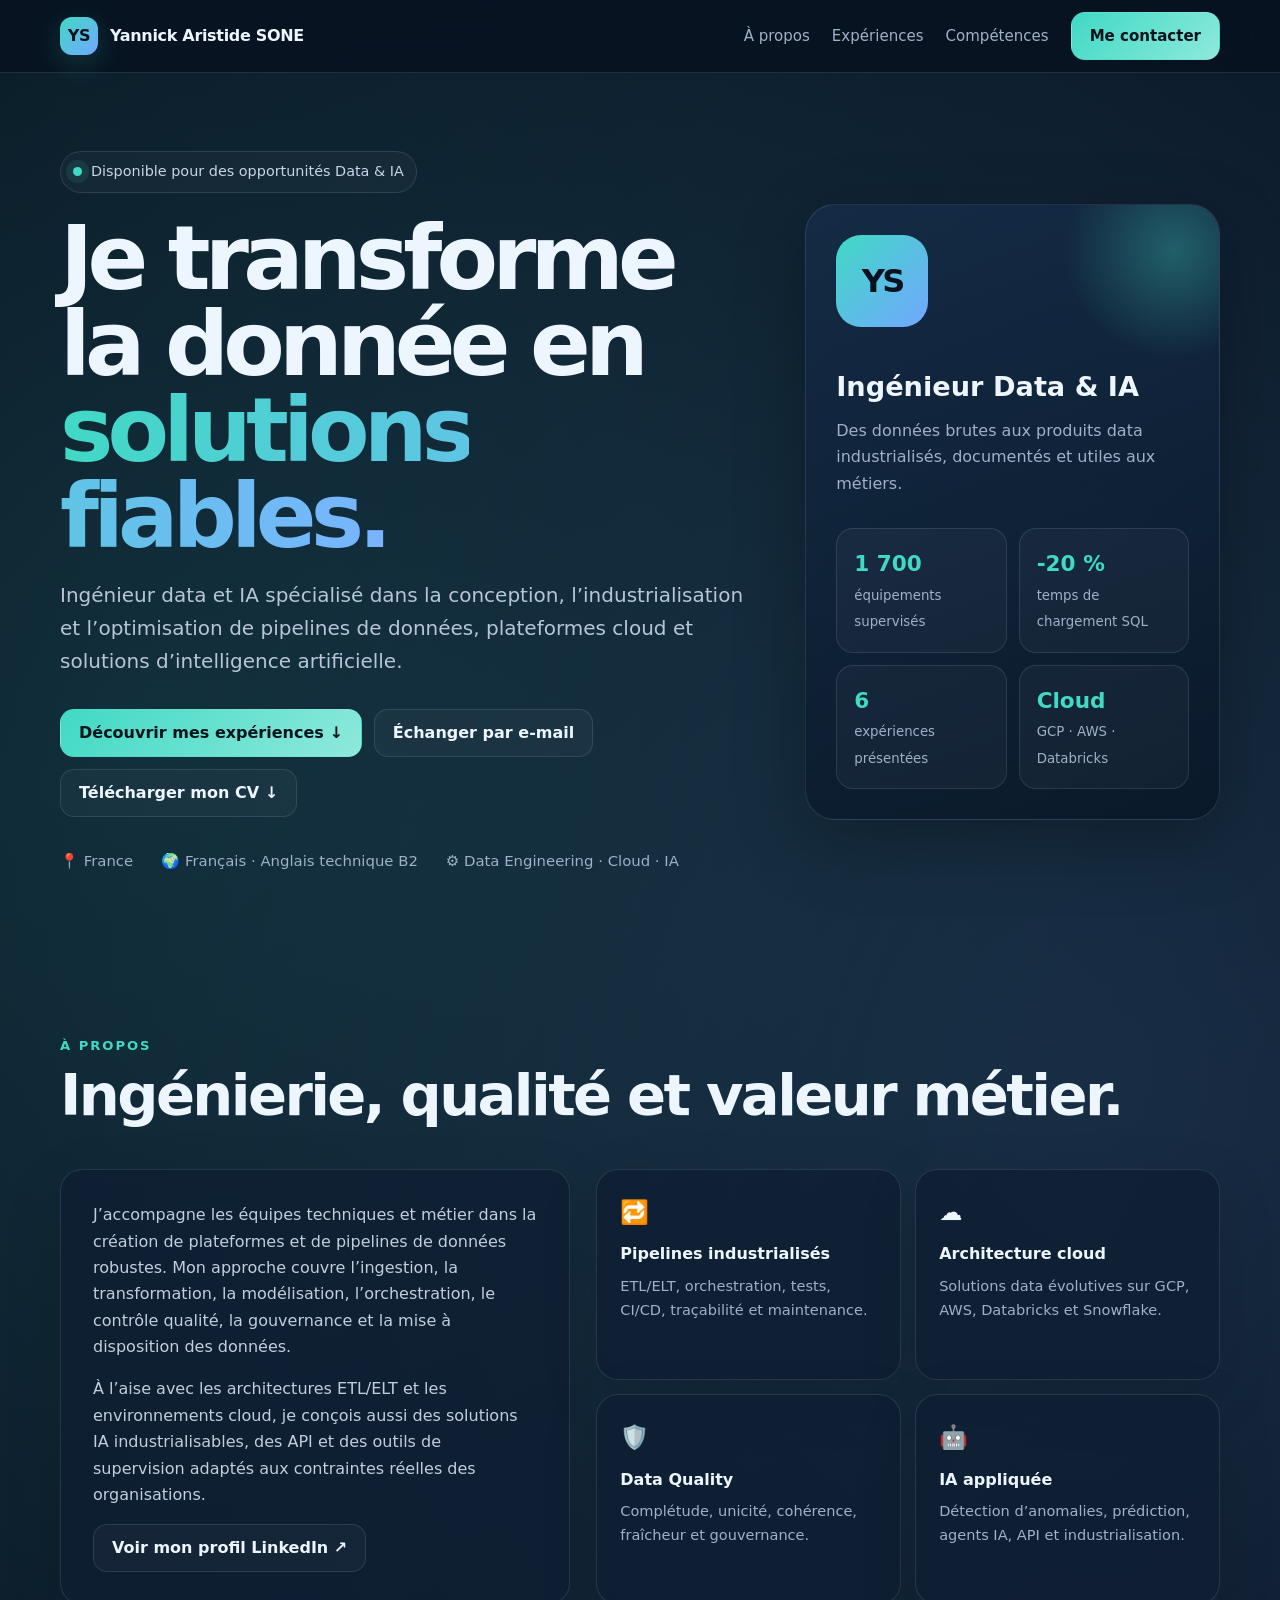
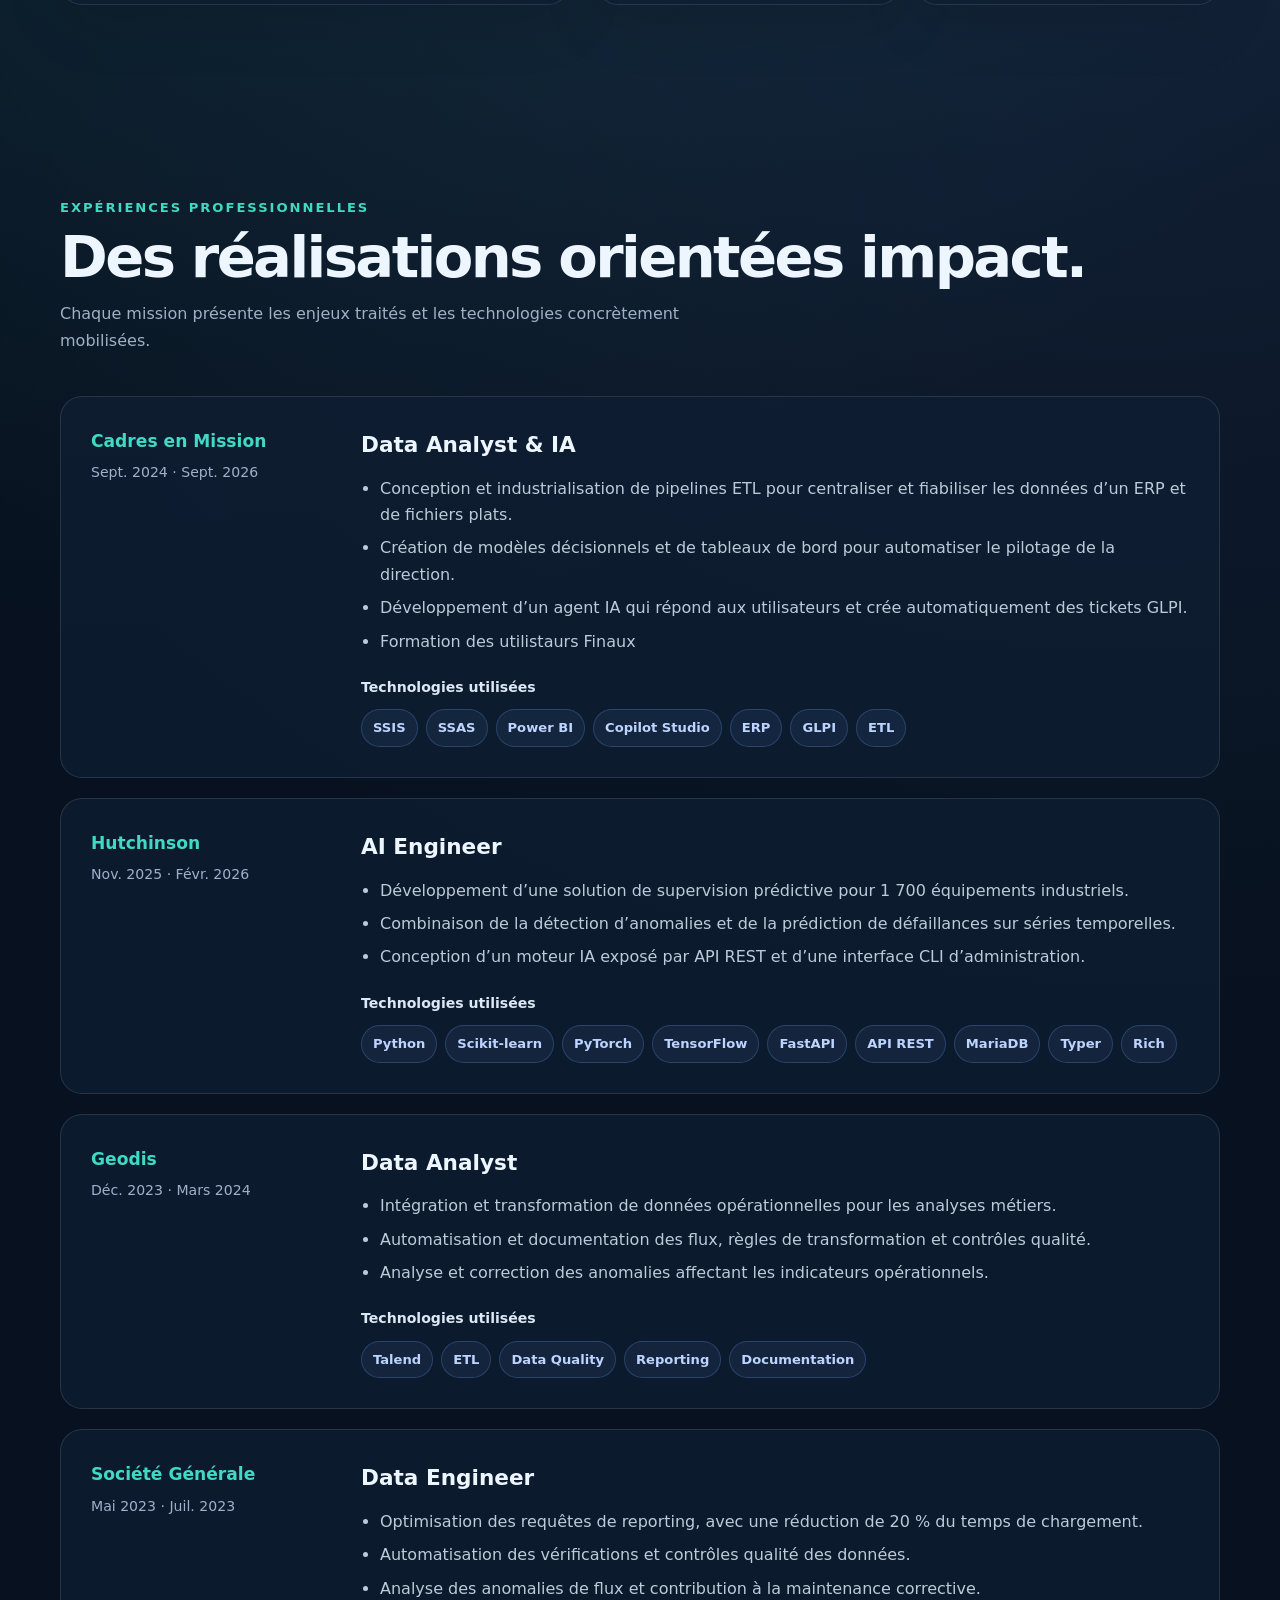
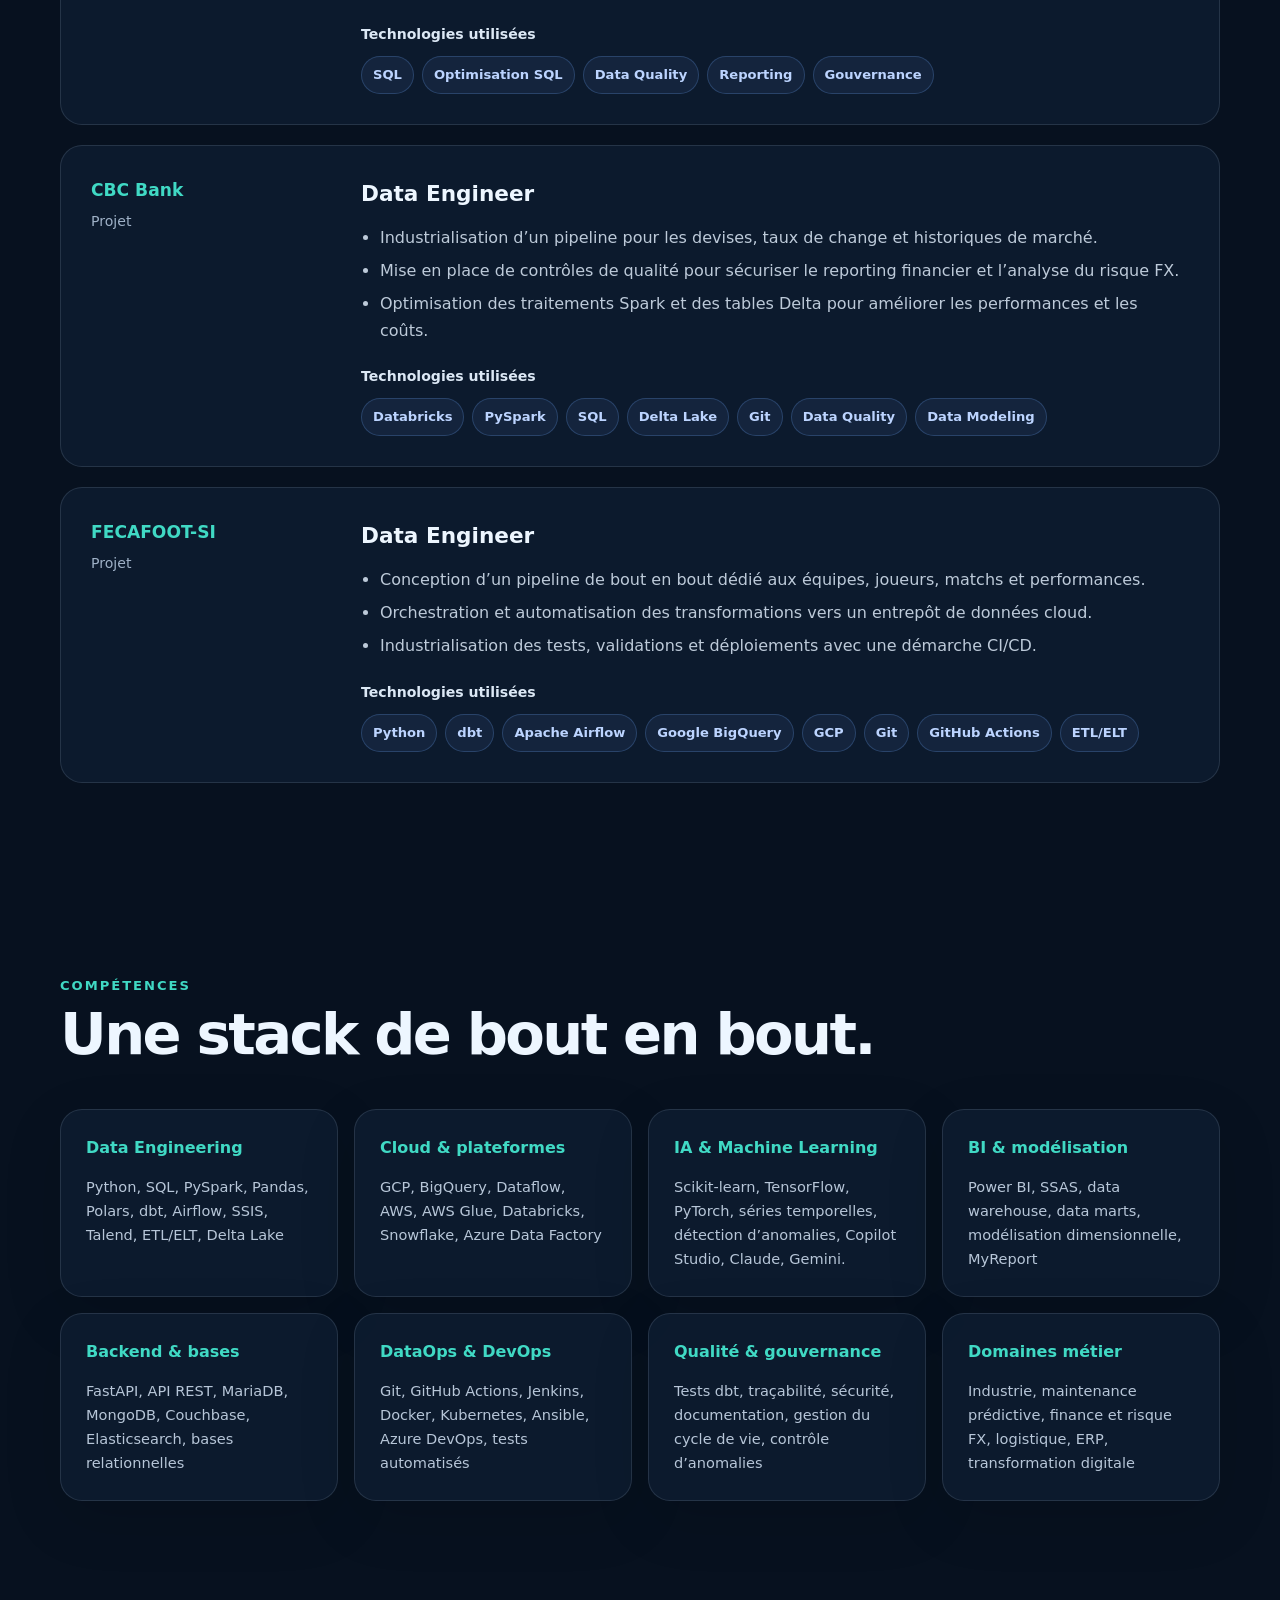
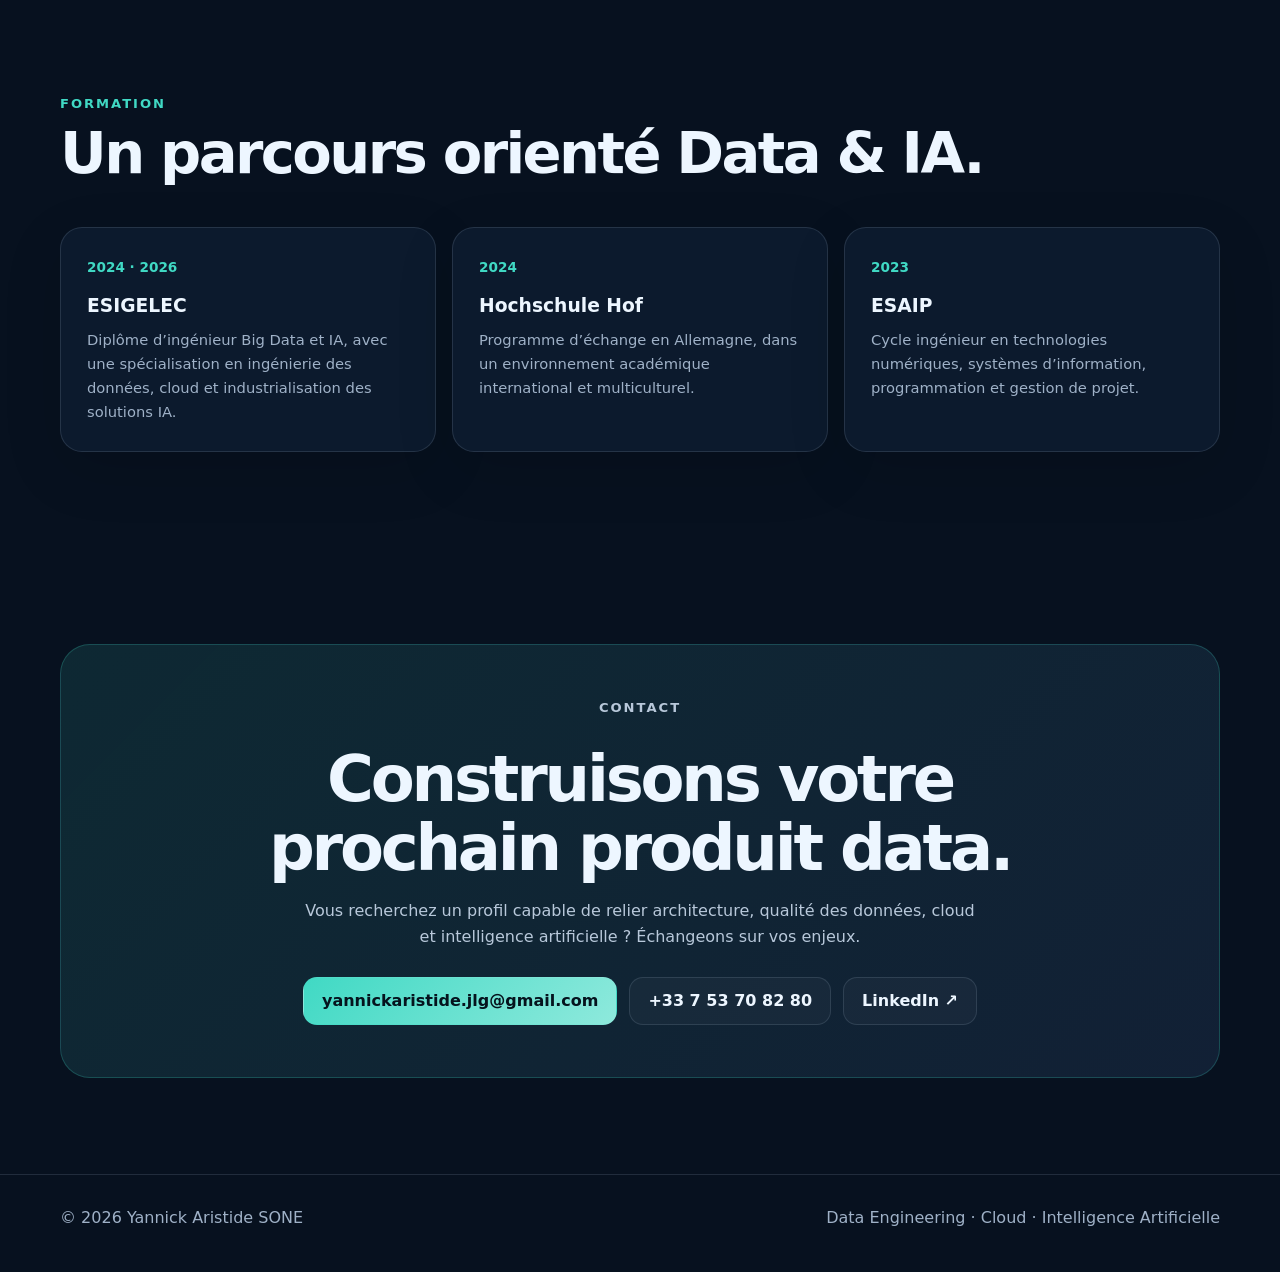
==== index.html @ 2768c52f "Formattage du code" ====
<!DOCTYPE html>
<html lang="fr">
<head>
	<meta charset="UTF-8" />
	<meta name="viewport" content="width=device-width, initial-scale=1.0" />
	<meta name="description"content="Portfolio de Yannick Aristide SONE, Data Engineer & AI Engineer spécialisé en pipelines de données, cloud, DataOps et intelligence artificielle." />
	<meta name="theme-color" content="#07111f" />
	<title>Yannick Aristide SONE | Ingénieur Big data & IA</title>
	<link rel="stylesheet" href="css/style.css" />
</head>

<body>
	<a class="skip-link" href="#contenu">Aller au contenu</a>
	<nav class="nav" aria-label="Navigation principale">
		<div class="container nav-inner">
			<a class="brand" href="#accueil" aria-label="Accueil">
				<span class="brand-mark">YS</span>
				<span class="brand-name">Yannick Aristide SONE</span>
			</a>
			<div class="nav-links">
				<a href="#apropos">À propos</a>
				<a href="#experiences">Expériences</a>
				<a href="#competences">Compétences</a>
				<a class="btn btn-primary nav-cta" href="#contact">Me contacter</a>
			</div>
		</div>
	</nav>

	<main id="contenu">
		<header class="hero" id="accueil">
			<div class="container hero-grid">
				<div>
					<div class="eyebrow"><span class="dot"></span> Disponible pour des opportunités Data & IA</div>
					<h1>Je transforme la donnée en <span class="gradient-text">solutions fiables.</span></h1>
					<p class="lead">Ingénieur data et IA spécialisé dans la conception, l’industrialisation et
						l’optimisation de pipelines de données, plateformes cloud et solutions d’intelligence
						artificielle.</p>
					<div class="hero-actions">
						<a class="btn btn-primary" href="#experiences">Découvrir mes expériences ↓</a>
						<a class="btn btn-secondary" href="mailto:yannickaristide.jlg@gmail.com">Échanger par e-mail</a>
						<a class="btn btn-secondary" href="assets/pdf/CV_Yannick_S.pdf" download="CV_Yannick_S.pdf">Télécharger mon CV ↓</a>
					</div>
					<div class="quick-facts">
						<span>📍 France</span>
						<span>🌍 Français · Anglais technique B2</span>
						<span>⚙️ Data Engineering · Cloud · IA</span>
					</div>
				</div>

				<aside class="hero-card" aria-label="Profil en bref">
					<div class="monogram">YS</div>
					<h2>Ingénieur Data & IA</h2>
					<p>Des données brutes aux produits data industrialisés, documentés et utiles aux métiers.</p>
					<div class="metric-grid">
						<div class="metric"><strong>1 700</strong><small>équipements supervisés</small></div>
						<div class="metric"><strong>-20 %</strong><small>temps de chargement SQL</small></div>
						<div class="metric"><strong>6</strong><small>expériences présentées</small></div>
						<div class="metric"><strong>Cloud</strong><small>GCP · AWS · Databricks</small></div>
					</div>
				</aside>
			</div>
		</header>

		<section id="apropos">
			<div class="container">
				<div class="section-head reveal">
					<div>
						<p class="kicker">À propos</p>
						<h2 class="section-title">Ingénierie, qualité et valeur métier.</h2>
					</div>
				</div>
				<div class="about-grid">
					<article class="panel about-copy reveal">
						<p>J’accompagne les équipes techniques et métier dans la création de plateformes et de pipelines
							de données robustes. Mon approche couvre l’ingestion, la transformation, la modélisation,
							l’orchestration, le contrôle qualité, la gouvernance et la mise à disposition des données.
						</p>
						<p>À l’aise avec les architectures ETL/ELT et les environnements cloud, je conçois aussi des
							solutions IA industrialisables, des API et des outils de supervision adaptés aux contraintes
							réelles des organisations.</p>
						<a class="btn btn-secondary" href="https://linkedin.com/in/yannick-aristide-sone"
							target="_blank" rel="noopener noreferrer">Voir mon profil LinkedIn ↗</a>
					</article>
					<div class="strengths">
						<article class="panel strength reveal">
							<div class="strength-icon">🔁</div>
							<h3>Pipelines industrialisés</h3>
							<p>ETL/ELT, orchestration, tests, CI/CD, traçabilité et maintenance.</p>
						</article>
						<article class="panel strength reveal">
							<div class="strength-icon">☁️</div>
							<h3>Architecture cloud</h3>
							<p>Solutions data évolutives sur GCP, AWS, Databricks et Snowflake.</p>
						</article>
						<article class="panel strength reveal">
							<div class="strength-icon">🛡️</div>
							<h3>Data Quality</h3>
							<p>Complétude, unicité, cohérence, fraîcheur et gouvernance.</p>
						</article>
						<article class="panel strength reveal">
							<div class="strength-icon">🤖</div>
							<h3>IA appliquée</h3>
							<p>Détection d’anomalies, prédiction, agents IA, API et industrialisation.</p>
						</article>
					</div>
				</div>
			</div>
		</section>

		<section id="experiences">
			<div class="container">
				<div class="section-head reveal">
					<div>
						<p class="kicker">Expériences professionnelles</p>
						<h2 class="section-title">Des réalisations orientées impact.</h2>
						<p class="section-intro">Chaque mission présente les enjeux traités et les technologies
							concrètement mobilisées.</p>
					</div>
				</div>
				<div class="experience-list">
					<article class="experience reveal">
						<div>
							<div class="company">Cadres en Mission</div>
							<div class="period">Sept. 2024 · Sept. 2026</div>
						</div>
						<div>
							<h3 class="exp-title">Data Analyst & IA</h3>
							<ul>
								<li>Conception et industrialisation de pipelines ETL pour centraliser et fiabiliser les
									données d’un ERP et de fichiers plats.</li>
								<li>Création de modèles décisionnels et de tableaux de bord pour automatiser le pilotage
									de la direction.</li>
								<li>Développement d’un agent IA qui répond aux utilisateurs et crée automatiquement des
									tickets GLPI.</li>
								<li>Formation des utilistaurs Finaux</li>
							</ul>
							<p class="tech-label">Technologies utilisées</p>
							<div class="chips"><span class="chip">SSIS</span><span class="chip">SSAS</span><span
									class="chip">Power BI</span><span class="chip">Copilot Studio</span><span
									class="chip">ERP</span><span class="chip">GLPI</span><span class="chip">ETL</span>
							</div>
						</div>
					</article>
					<article class="experience reveal">
						<div>
							<div class="company">Hutchinson</div>
							<div class="period">Nov. 2025 · Févr. 2026</div>
						</div>
						<div>
							<h3 class="exp-title">AI Engineer</h3>
							<ul>
								<li>Développement d’une solution de supervision prédictive pour 1 700 équipements
									industriels.</li>
								<li>Combinaison de la détection d’anomalies et de la prédiction de défaillances sur
									séries temporelles.</li>
								<li>Conception d’un moteur IA exposé par API REST et d’une interface CLI
									d’administration.</li>
							</ul>
							<p class="tech-label">Technologies utilisées</p>
							<div class="chips"><span class="chip">Python</span><span
									class="chip">Scikit-learn</span><span class="chip">PyTorch</span><span
									class="chip">TensorFlow</span><span class="chip">FastAPI</span><span
									class="chip">API REST</span><span class="chip">MariaDB</span><span
									class="chip">Typer</span><span class="chip">Rich</span></div>
						</div>
					</article>
					<article class="experience reveal">
						<div>
							<div class="company">Geodis</div>
							<div class="period">Déc. 2023 · Mars 2024</div>
						</div>
						<div>
							<h3 class="exp-title">Data Analyst</h3>
							<ul>
								<li>Intégration et transformation de données opérationnelles pour les analyses métiers.
								</li>
								<li>Automatisation et documentation des flux, règles de transformation et contrôles
									qualité.</li>
								<li>Analyse et correction des anomalies affectant les indicateurs opérationnels.</li>
							</ul>
							<p class="tech-label">Technologies utilisées</p>
							<div class="chips"><span class="chip">Talend</span><span class="chip">ETL</span><span
									class="chip">Data Quality</span><span class="chip">Reporting</span><span
									class="chip">Documentation</span></div>
						</div>
					</article>
					<article class="experience reveal">
						<div>
							<div class="company">Société Générale</div>
							<div class="period">Mai 2023 · Juil. 2023</div>
						</div>
						<div>
							<h3 class="exp-title">Data Engineer</h3>
							<ul>
								<li>Optimisation des requêtes de reporting, avec une réduction de 20 % du temps de
									chargement.</li>
								<li>Automatisation des vérifications et contrôles qualité des données.</li>
								<li>Analyse des anomalies de flux et contribution à la maintenance corrective.</li>
							</ul>
							<p class="tech-label">Technologies utilisées</p>
							<div class="chips"><span class="chip">SQL</span><span class="chip">Optimisation
									SQL</span><span class="chip">Data Quality</span><span
									class="chip">Reporting</span><span class="chip">Gouvernance</span></div>
						</div>
					</article>
					<article class="experience reveal">
						<div>
							<div class="company">CBC Bank</div>
							<div class="period">Projet</div>
						</div>
						<div>
							<h3 class="exp-title">Data Engineer</h3>
							<ul>
								<li>Industrialisation d’un pipeline pour les devises, taux de change et historiques de
									marché.</li>
								<li>Mise en place de contrôles de qualité pour sécuriser le reporting financier et
									l’analyse du risque FX.</li>
								<li>Optimisation des traitements Spark et des tables Delta pour améliorer les
									performances et les coûts.</li>
							</ul>
							<p class="tech-label">Technologies utilisées</p>
							<div class="chips"><span class="chip">Databricks</span><span
									class="chip">PySpark</span><span class="chip">SQL</span><span class="chip">Delta
									Lake</span><span class="chip">Git</span><span class="chip">Data Quality</span><span
									class="chip">Data Modeling</span></div>
						</div>
					</article>
					<article class="experience reveal">
						<div>
							<div class="company">FECAFOOT-SI</div>
							<div class="period">Projet </div>
						</div>
						<div>
							<h3 class="exp-title">Data Engineer</h3>
							<ul>
								<li>Conception d’un pipeline de bout en bout dédié aux équipes, joueurs, matchs et
									performances.</li>
								<li>Orchestration et automatisation des transformations vers un entrepôt de données
									cloud.</li>
								<li>Industrialisation des tests, validations et déploiements avec une démarche CI/CD.
								</li>
							</ul>
							<p class="tech-label">Technologies utilisées</p>
							<div class="chips"><span class="chip">Python</span><span class="chip">dbt</span><span
									class="chip">Apache Airflow</span><span class="chip">Google BigQuery</span><span
									class="chip">GCP</span><span class="chip">Git</span><span class="chip">GitHub
									Actions</span><span class="chip">ETL/ELT</span></div>
						</div>
					</article>
				</div>
			</div>
		</section>

		<section id="competences">
			<div class="container">
				<div class="section-head reveal">
					<div>
						<p class="kicker">Compétences</p>
						<h2 class="section-title">Une stack de bout en bout.</h2>
					</div>
				</div>
				<div class="skills-grid">
					<article class="panel skill-card reveal">
						<h3>Data Engineering</h3>
						<p>Python, SQL, PySpark, Pandas, Polars, dbt, Airflow, SSIS, Talend, ETL/ELT, Delta Lake</p>
					</article>
					<article class="panel skill-card reveal">
						<h3>Cloud & plateformes</h3>
						<p>GCP, BigQuery, Dataflow, AWS, AWS Glue, Databricks, Snowflake, Azure Data Factory</p>
					</article>
					<article class="panel skill-card reveal">
						<h3>IA & Machine Learning</h3>
						<p>Scikit-learn, TensorFlow, PyTorch, séries temporelles, détection d’anomalies, Copilot Studio,
							Claude, Gemini.</p>
					</article>
					<article class="panel skill-card reveal">
						<h3>BI & modélisation</h3>
						<p>Power BI, SSAS, data warehouse, data marts, modélisation dimensionnelle, MyReport</p>
					</article>
					<article class="panel skill-card reveal">
						<h3>Backend & bases</h3>
						<p>FastAPI, API REST, MariaDB, MongoDB, Couchbase, Elasticsearch, bases relationnelles</p>
					</article>
					<article class="panel skill-card reveal">
						<h3>DataOps & DevOps</h3>
						<p>Git, GitHub Actions, Jenkins, Docker, Kubernetes, Ansible, Azure DevOps, tests automatisés
						</p>
					</article>
					<article class="panel skill-card reveal">
						<h3>Qualité & gouvernance</h3>
						<p>Tests dbt, traçabilité, sécurité, documentation, gestion du cycle de vie, contrôle
							d’anomalies</p>
					</article>
					<article class="panel skill-card reveal">
						<h3>Domaines métier</h3>
						<p>Industrie, maintenance prédictive, finance et risque FX, logistique, ERP, transformation
							digitale</p>
					</article>
				</div>
			</div>
		</section>

		<section id="formation">
			<div class="container">
				<div class="section-head reveal">
					<div>
						<p class="kicker">Formation</p>
						<h2 class="section-title">Un parcours orienté Data & IA.</h2>
					</div>
				</div>
				<div class="education-grid">
					<article class="panel education reveal"><span class="year">2024 · 2026</span>
						<h3>ESIGELEC</h3>
						<p>Diplôme d’ingénieur Big Data et IA, avec une spécialisation en ingénierie des données, cloud
							et industrialisation des solutions IA.</p>
					</article>
					<article class="panel education reveal"><span class="year">2024</span>
						<h3>Hochschule Hof</h3>
						<p>Programme d’échange en Allemagne, dans un environnement académique international et
							multiculturel.</p>
					</article>
					<article class="panel education reveal"><span class="year">2023</span>
						<h3>ESAIP</h3>
						<p>Cycle ingénieur en technologies numériques, systèmes d’information, programmation et gestion
							de projet.</p>
					</article>
				</div>
			</div>
		</section>

		<section id="contact">
			<div class="container">
				<div class="contact-wrap reveal">
					<p class="kicker">Contact</p>
					<h2>Construisons votre prochain produit data.</h2>
					<p>Vous recherchez un profil capable de relier architecture, qualité des données, cloud et
						intelligence artificielle ? Échangeons sur vos enjeux.</p>
					<div class="contact-actions">
						<a class="btn btn-primary" href="mailto:yannickaristide.jlg@gmail.com">yannickaristide.jlg@gmail.com</a>
						<a class="btn btn-secondary" href="tel:+33753708280">+33 7 53 70 82 80</a>
						<a class="btn btn-secondary" href="https://linkedin.com/in/yannick-aristide-sone" target="_blank" rel="noopener noreferrer">LinkedIn ↗</a>
					</div>
				</div>
			</div>
		</section>
	</main>

	<footer>
		<div class="container footer-inner"><span>© <span id="year"></span> Yannick Aristide SONE</span><span>Data
				Engineering · Cloud · Intelligence Artificielle</span></div>
	</footer>
	<script src="js/script.js"></script>
</body>
</html>
---- css/style.css ----
:root {
	--bg: #07111f;
	--bg-soft: #0b1728;
	--card: rgba(15, 30, 50, .78);
	--card-solid: #0f1e32;
	--text: #edf6ff;
	--muted: #9fb1c7;
	--primary: #40d9c4;
	--secondary: #72a7ff;
	--line: rgba(159, 177, 199, .17);
	--shadow: 0 22px 70px rgba(0, 0, 0, .28);
	--radius: 22px;
	--max: 1160px;
}

* { box-sizing: border-box; }
html { scroll-behavior: smooth; }
body { margin: 0; color: var(--text); font-family: Inter, ui-sans-serif, system-ui, -apple-system, BlinkMacSystemFont, "Segoe UI", sans-serif; line-height: 1.65; background: radial-gradient(circle at 12% 12%, rgba(64, 217, 196, .12), transparent 28%), radial-gradient(circle at 88% 18%, rgba(114, 167, 255, .14), transparent 30%), var(--bg); }
a { color: inherit; text-decoration: none; }
button, a { -webkit-tap-highlight-color: transparent; }
.container { width: min(calc(100% - 40px), var(--max)); margin-inline: auto; }
.skip-link { position: absolute; left: -9999px; top: 12px; z-index: 200; padding: 10px 14px; background: white; color: #07111f; border-radius: 10px; }
.skip-link:focus { left: 12px; }
.nav { position: sticky; top: 0; z-index: 100; backdrop-filter: blur(18px); background: rgba(7, 17, 31, .76); border-bottom: 1px solid var(--line); }
.nav-inner { height: 72px; display: flex; align-items: center; justify-content: space-between; gap: 24px; }
.brand { display: flex; align-items: center; gap: 12px; font-weight: 800; letter-spacing: -.02em; }
.brand-mark { width: 38px; height: 38px; display: grid; place-items: center; border-radius: 12px; color: #04131a; background: linear-gradient(135deg, var(--primary), var(--secondary)); box-shadow: 0 8px 30px rgba(64, 217, 196, .2); }
.nav-links { display: flex; gap: 22px; align-items: center; color: var(--muted); font-size: .94rem; }
.nav-links a:hover, .nav-links a:focus-visible { color: var(--text); }
.btn { display: inline-flex; align-items: center; justify-content: center; gap: 9px; min-height: 48px; padding: 0 18px; border: 1px solid transparent; border-radius: 14px; font-weight: 750; transition: .2s ease; cursor: pointer; }
.btn-primary { color: #05131d; background: linear-gradient(135deg, var(--primary), #8ee9dc); }
.btn-secondary { border-color: var(--line); background: rgba(255,255,255,.03); color: var(--text); }
.btn:hover { transform: translateY(-2px); box-shadow: 0 12px 30px rgba(0,0,0,.2); }
.btn:focus-visible, a:focus-visible { outline: 3px solid rgba(64, 217, 196, .45); outline-offset: 3px; }
.hero { min-height: calc(100vh - 72px); display: grid; align-items: center; padding: 78px 0 66px; }
.hero-grid { display: grid; grid-template-columns: 1.25fr .75fr; gap: 54px; align-items: center; }
.eyebrow { display: inline-flex; align-items: center; gap: 9px; padding: 8px 12px; border: 1px solid var(--line); border-radius: 999px; background: rgba(255,255,255,.03); color: #c6d5e6; font-size: .9rem; }
.dot { width: 9px; height: 9px; border-radius: 50%; background: var(--primary); box-shadow: 0 0 0 7px rgba(64,217,196,.1); }
h1 { margin: 22px 0 20px; font-size: clamp(3rem, 7vw, 6.4rem); line-height: .96; letter-spacing: -.065em; }
.gradient-text { background: linear-gradient(90deg, var(--primary), #79b4ff); -webkit-background-clip: text; background-clip: text; color: transparent; }
.lead { max-width: 730px; margin: 0; color: #b6c6d8; font-size: clamp(1.05rem, 2vw, 1.25rem); }
.hero-actions { display: flex; flex-wrap: wrap; gap: 12px; margin-top: 31px; }
.quick-facts { display: flex; flex-wrap: wrap; gap: 18px 28px; margin-top: 32px; color: var(--muted); font-size: .93rem; }
.quick-facts span { display: flex; align-items: center; gap: 8px; }
.hero-card { position: relative; overflow: hidden; min-height: 440px; padding: 30px; border: 1px solid var(--line); border-radius: 30px; background: linear-gradient(160deg, rgba(21,44,71,.92), rgba(9,23,39,.88)); box-shadow: var(--shadow); }
.hero-card::before { content: ""; position: absolute; width: 230px; height: 230px; right: -70px; top: -70px; border-radius: 50%; background: radial-gradient(circle, rgba(64,217,196,.32), transparent 67%); }
.monogram { width: 92px; height: 92px; display: grid; place-items: center; margin-bottom: 38px; border-radius: 25px; background: linear-gradient(135deg, var(--primary), var(--secondary)); color: #07111f; font-size: 2rem; font-weight: 900; letter-spacing: -.08em; }
.hero-card h2 { margin: 0 0 8px; font-size: 1.7rem; }
.hero-card p { color: var(--muted); margin: 0; }
.metric-grid { display: grid; grid-template-columns: repeat(2, 1fr); gap: 12px; margin-top: 31px; }
.metric { padding: 17px; border: 1px solid var(--line); border-radius: 17px; background: rgba(255,255,255,.035); }
.metric strong { display: block; color: var(--primary); font-size: 1.35rem; }
.metric small { color: var(--muted); }
section { padding: 96px 0; }
.section-head { display: flex; align-items: end; justify-content: space-between; gap: 30px; margin-bottom: 42px; }
.kicker { margin: 0 0 8px; color: var(--primary); font-size: .82rem; font-weight: 850; letter-spacing: .15em; text-transform: uppercase; }
h2.section-title { margin: 0; font-size: clamp(2rem, 4.6vw, 3.6rem); line-height: 1.08; letter-spacing: -.045em; }
.section-intro { max-width: 620px; color: var(--muted); margin: 12px 0 0; }
.about-grid { display: grid; grid-template-columns: .9fr 1.1fr; gap: 26px; }
.panel { border: 1px solid var(--line); border-radius: var(--radius); background: var(--card); box-shadow: 0 18px 60px rgba(0,0,0,.12); }
.about-copy { padding: 32px; }
.about-copy p { margin-top: 0; color: #c1cede; }
.strengths { display: grid; grid-template-columns: repeat(2, 1fr); gap: 14px; }
.strength { padding: 23px; }
.strength-icon { font-size: 1.45rem; }
.strength h3 { margin: 10px 0 6px; font-size: 1rem; }
.strength p { margin: 0; color: var(--muted); font-size: .91rem; }
.experience-list { display: grid; gap: 20px; }
.experience { display: grid; grid-template-columns: 240px 1fr; gap: 30px; padding: 30px; border: 1px solid var(--line); border-radius: var(--radius); background: var(--card); transition: border-color .2s ease, transform .2s ease; }
.experience:hover { border-color: rgba(64,217,196,.38); transform: translateY(-3px); }
.company { color: var(--primary); font-weight: 850; font-size: 1.07rem; }
.period { margin-top: 6px; color: var(--muted); font-size: .88rem; }
.exp-title { margin: 0 0 10px; font-size: 1.35rem; }
.experience ul { padding-left: 19px; margin: 13px 0 21px; color: #bdcad9; }
.experience li + li { margin-top: 7px; }
.tech-label { margin: 0 0 10px; font-weight: 750; font-size: .88rem; color: #dce8f5; }
.chips { display: flex; flex-wrap: wrap; gap: 8px; }
.chip { padding: 7px 11px; border: 1px solid rgba(114,167,255,.23); border-radius: 999px; background: rgba(114,167,255,.08); color: #bcd4ff; font-size: .82rem; font-weight: 700; }
.skills-grid { display: grid; grid-template-columns: repeat(4, 1fr); gap: 16px; }
.skill-card { padding: 25px; }
.skill-card h3 { margin: 0 0 14px; font-size: 1rem; color: var(--primary); }
.skill-card p { margin: 0; color: #b7c6d8; font-size: .91rem; }
.education-grid { display: grid; grid-template-columns: repeat(3, 1fr); gap: 16px; }
.education { padding: 26px; }
.education .year { color: var(--primary); font-size: .85rem; font-weight: 800; }
.education h3 { margin: 10px 0 6px; }
.education p { margin: 0; color: var(--muted); font-size: .92rem; }
.contact-wrap { position: relative; overflow: hidden; padding: 52px; border-radius: 30px; border: 1px solid rgba(64,217,196,.22); background: linear-gradient(135deg, rgba(64,217,196,.12), rgba(114,167,255,.10)); text-align: center; }
.contact-wrap h2 { margin: 0 auto 14px; max-width: 780px; font-size: clamp(2rem, 5vw, 4rem); line-height: 1.08; letter-spacing: -.05em; }
.contact-wrap p { color: #b8c8da; max-width: 680px; margin: 0 auto 27px; }
.contact-actions { display: flex; justify-content: center; flex-wrap: wrap; gap: 12px; }
footer { padding: 30px 0 40px; color: var(--muted); border-top: 1px solid var(--line); }
.footer-inner { display: flex; justify-content: space-between; gap: 20px; flex-wrap: wrap; }
.reveal { opacity: 0; transform: translateY(18px); transition: opacity .6s ease, transform .6s ease; }
.reveal.visible { opacity: 1; transform: none; }
@media (max-width: 900px) { .hero-grid, .about-grid { grid-template-columns: 1fr; } .hero { min-height: auto; } .hero-card { min-height: auto; } .skills-grid { grid-template-columns: repeat(2, 1fr); } .education-grid { grid-template-columns: 1fr; } .experience { grid-template-columns: 1fr; gap: 16px; } .nav-links a:not(.nav-cta) { display: none; } }
@media (max-width: 560px) { .container { width: min(calc(100% - 24px), var(--max)); } section { padding: 72px 0; } .nav-inner { height: 64px; } .brand-name { display: none; } h1 { font-size: clamp(2.75rem, 16vw, 4rem); } .hero { padding-top: 54px; } .hero-card, .experience, .about-copy, .contact-wrap { padding: 23px; } .strengths, .skills-grid { grid-template-columns: 1fr; } .metric-grid { grid-template-columns: 1fr 1fr; } .section-head { display: block; } .btn { width: 100%; } .hero-actions, .contact-actions { display: grid; } }
@media (prefers-reduced-motion: reduce) { html { scroll-behavior: auto; } *, *::before, *::after { transition-duration: .01ms !important; animation-duration: .01ms !important; } }
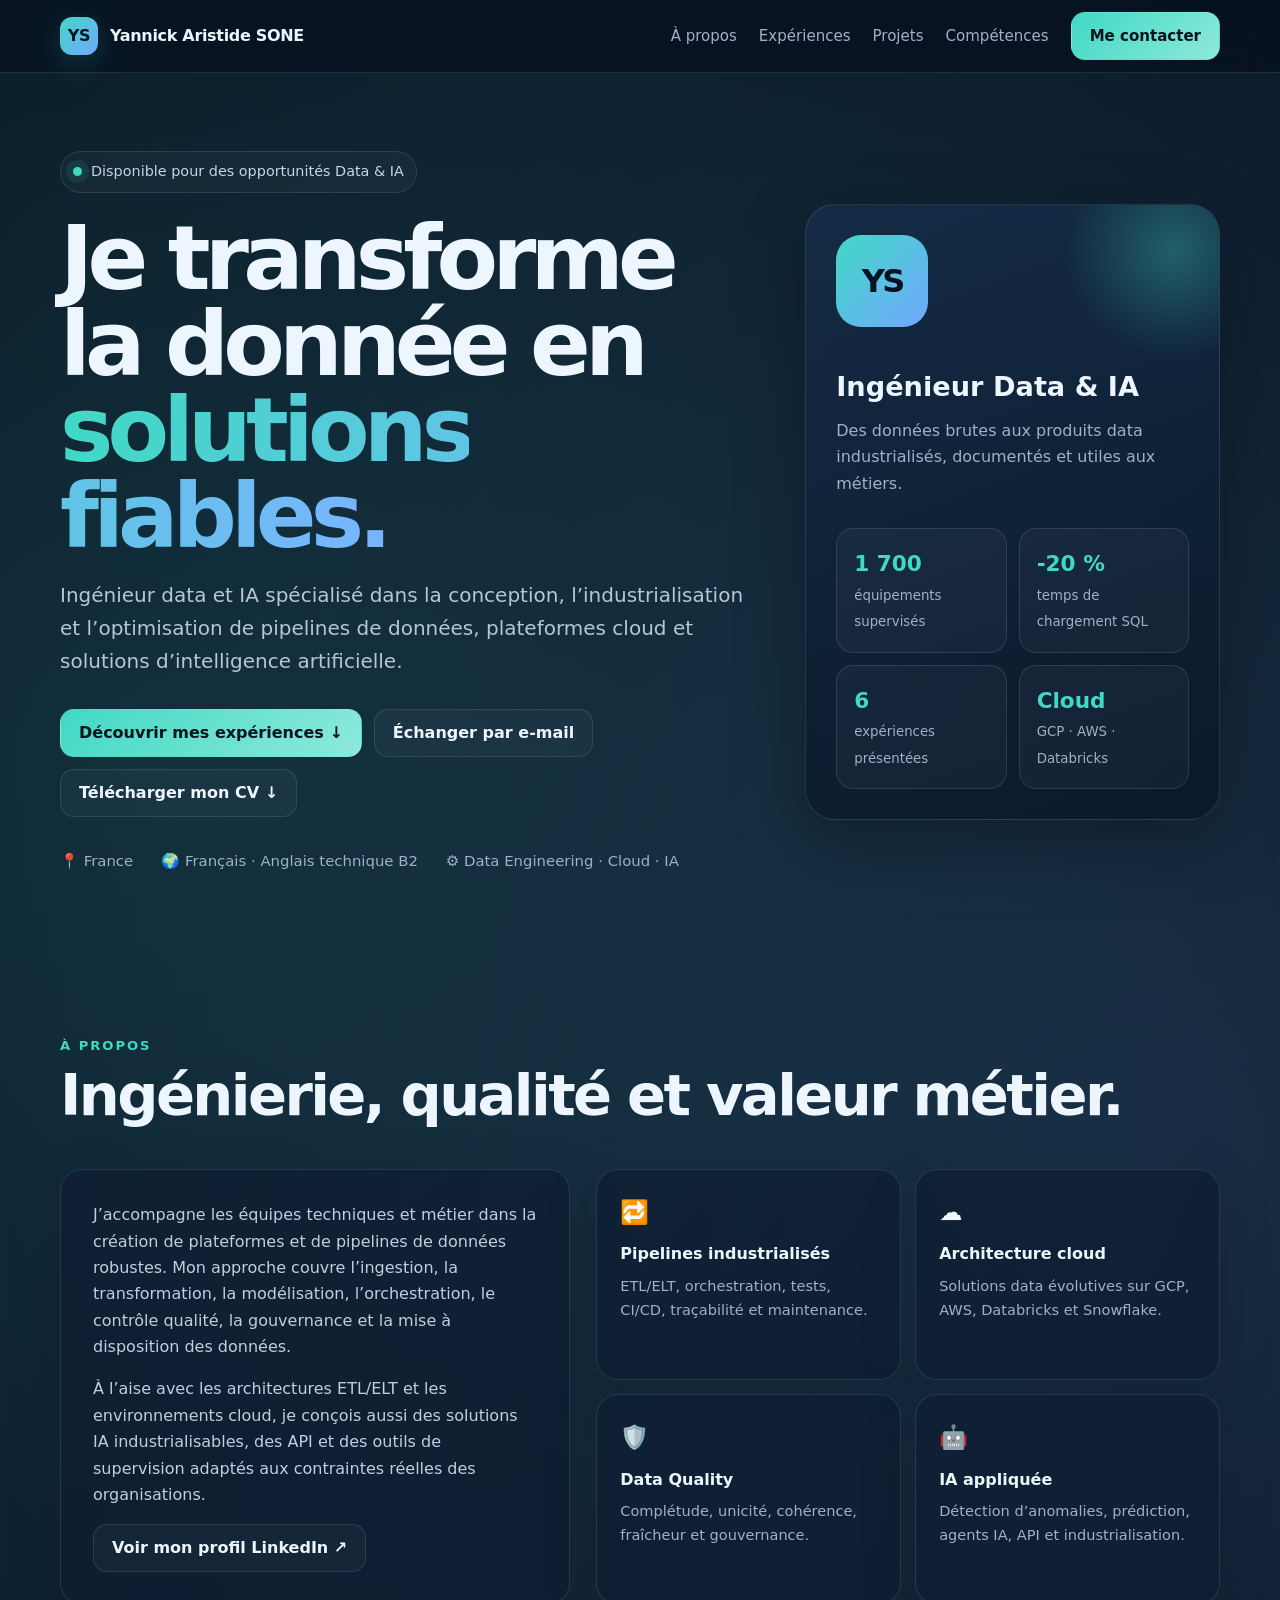
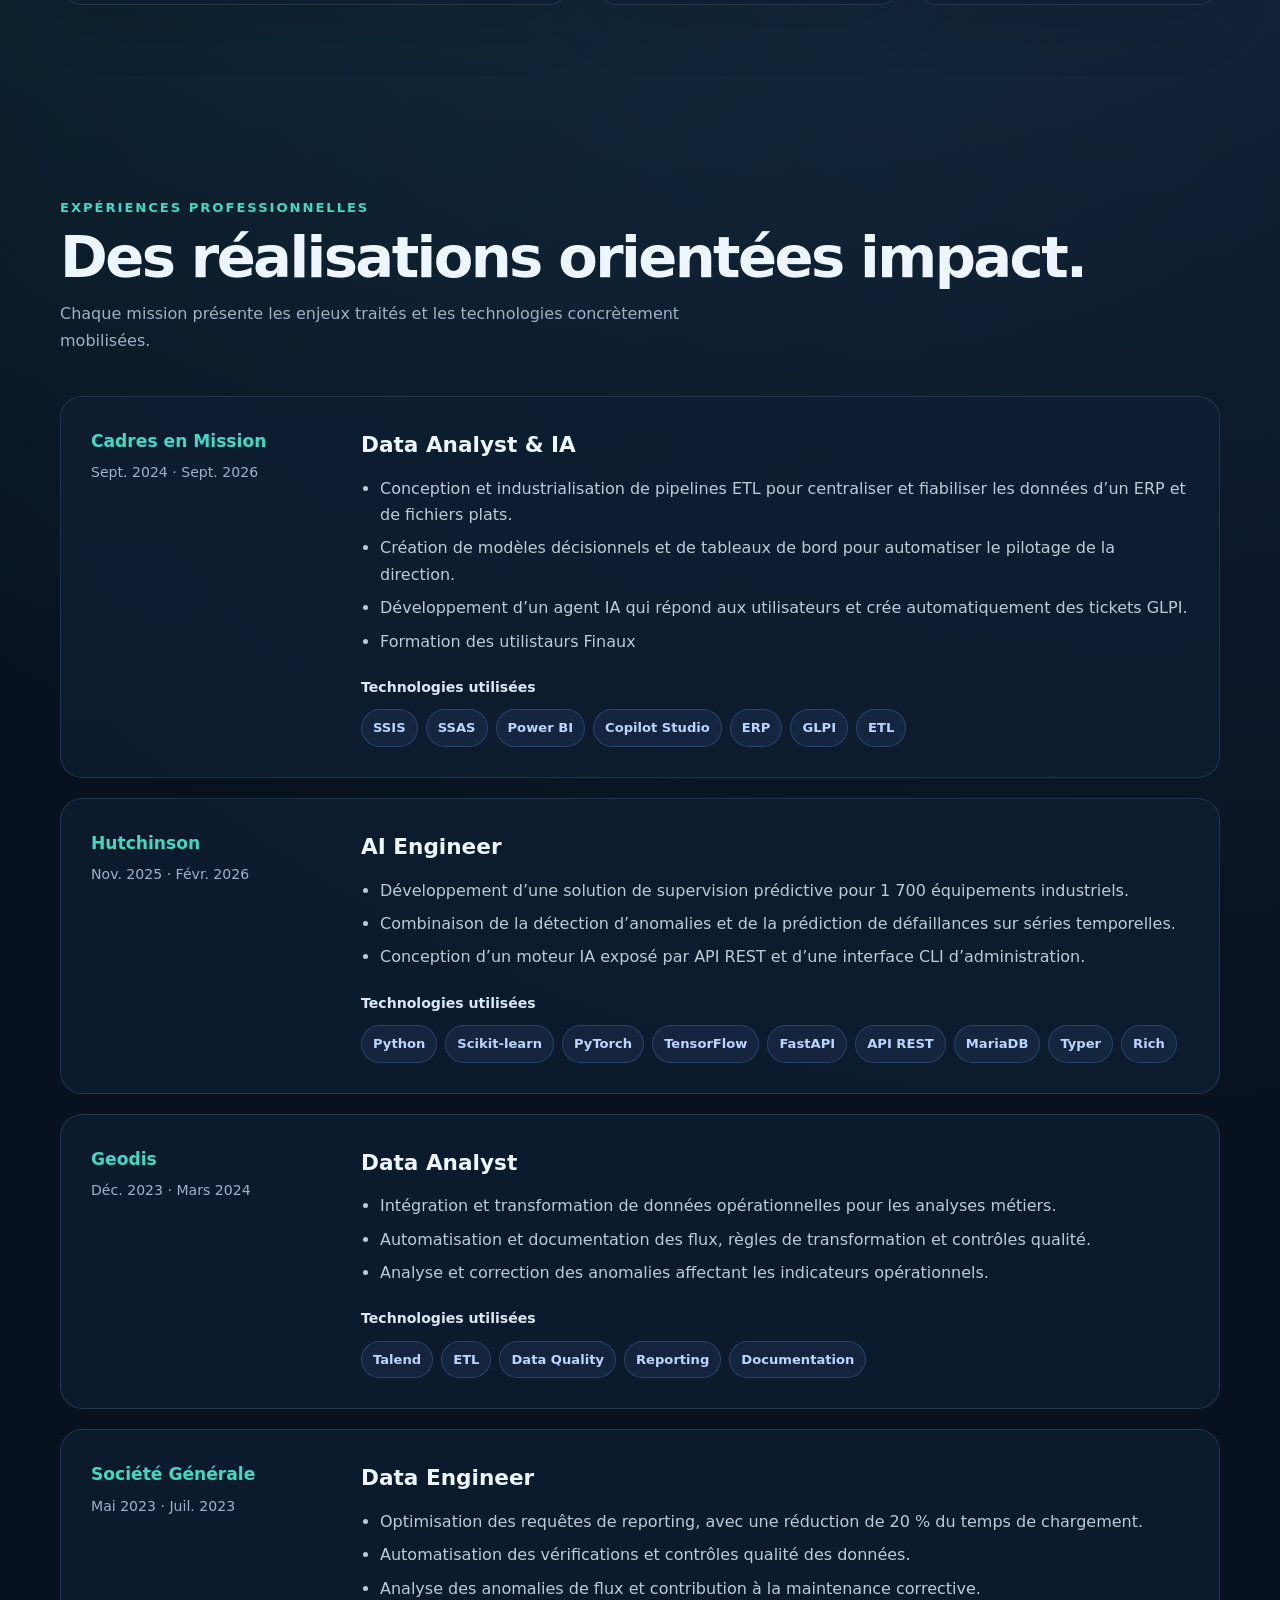
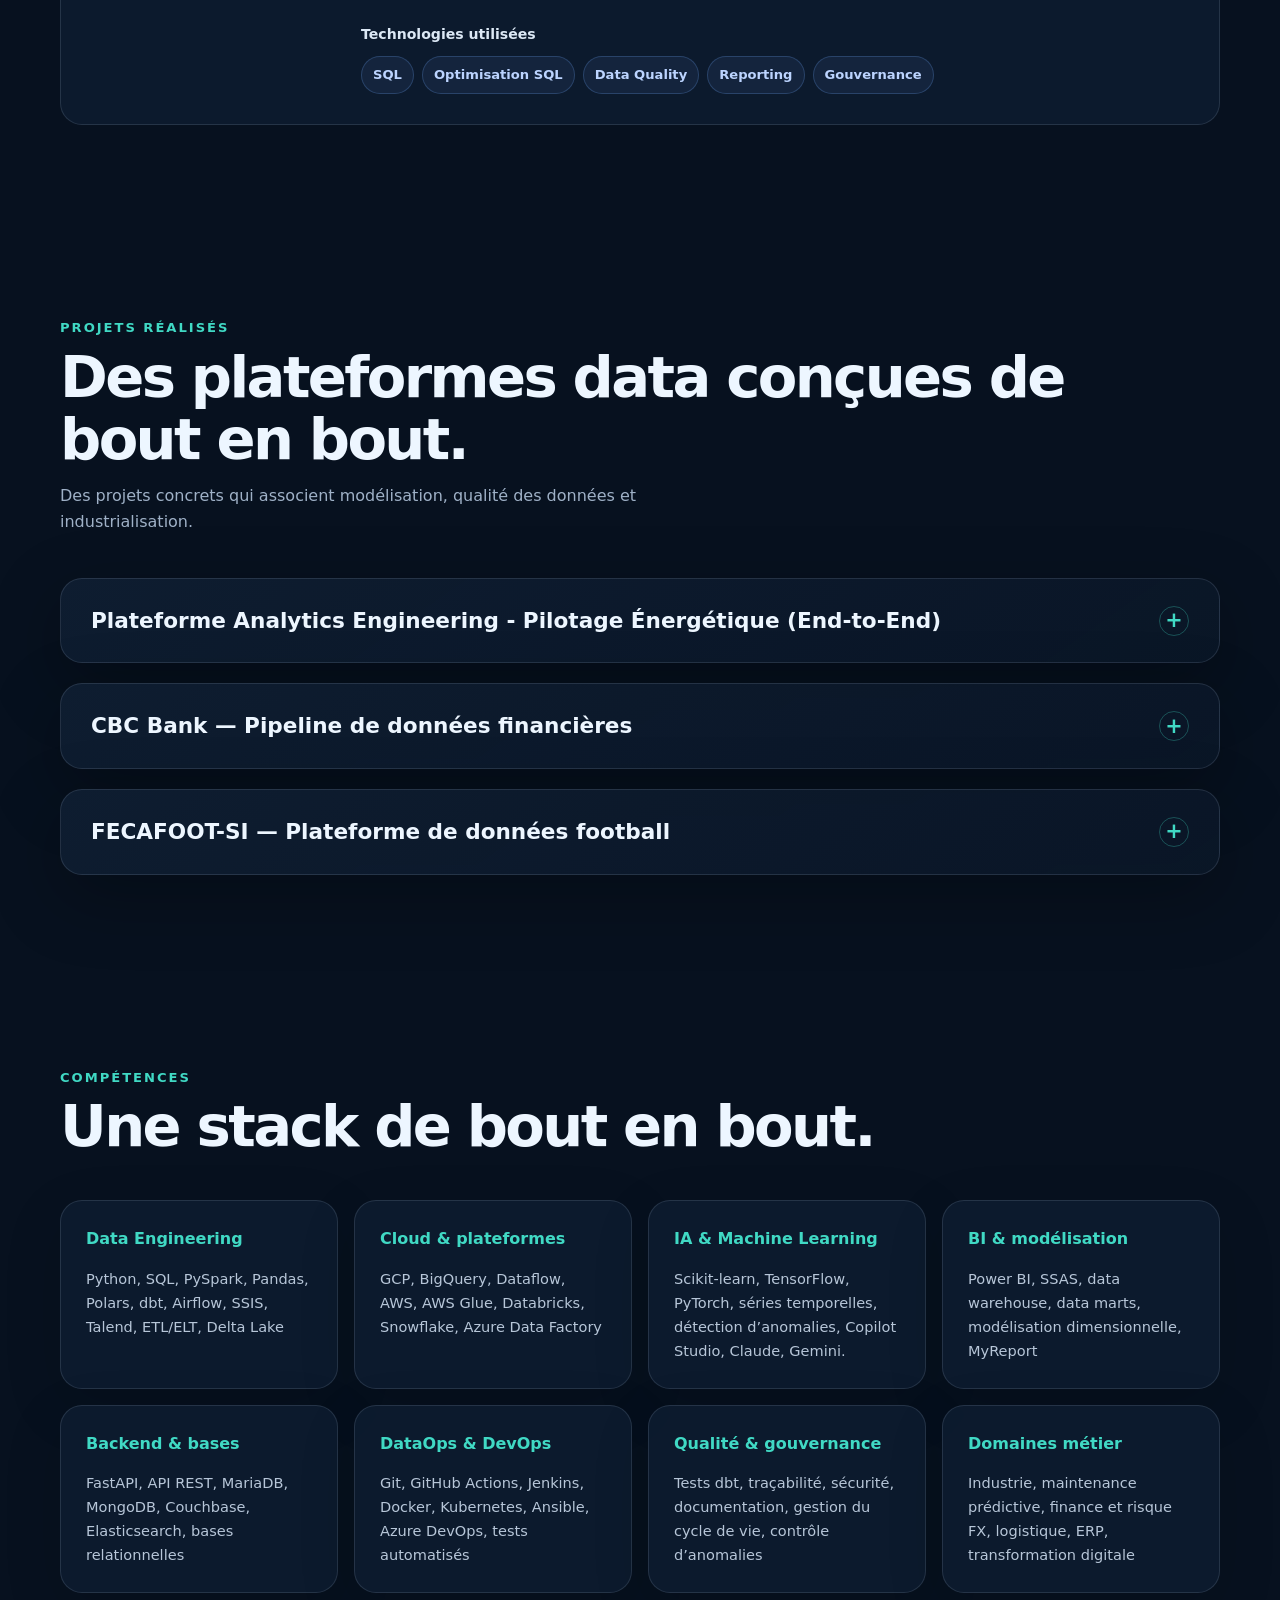
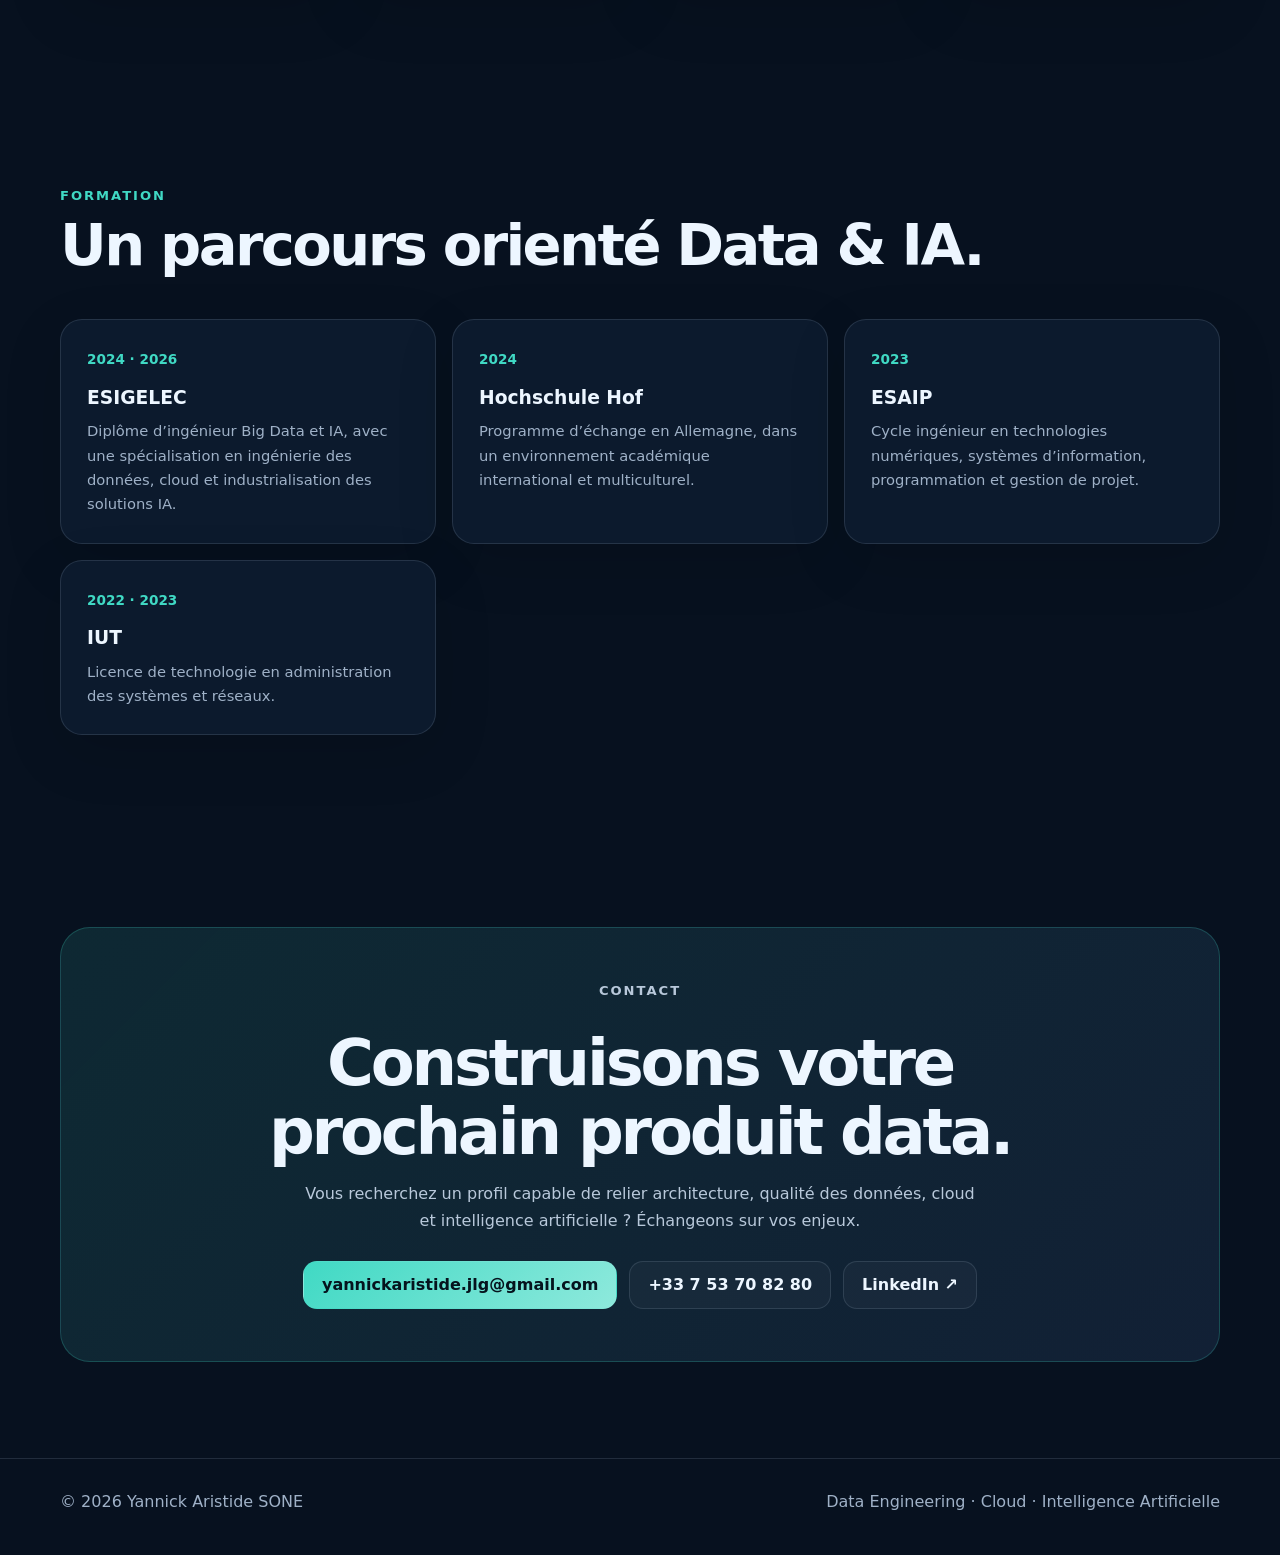
==== commit 36030659: "Refonte du portfolio" ====
--- a/index.html
+++ b/index.html
@@ -20,6 +20,7 @@
 			<div class="nav-links">
 				<a href="#apropos">À propos</a>
 				<a href="#experiences">Expériences</a>
+				<a href="#projets">Projets</a>
 				<a href="#competences">Compétences</a>
 				<a class="btn btn-primary nav-cta" href="#contact">Me contacter</a>
 			</div>
@@ -203,50 +204,148 @@
 									class="chip">Reporting</span><span class="chip">Gouvernance</span></div>
 						</div>
 					</article>
-					<article class="experience reveal">
-						<div>
-							<div class="company">CBC Bank</div>
-							<div class="period">Projet</div>
-						</div>
-						<div>
-							<h3 class="exp-title">Data Engineer</h3>
-							<ul>
-								<li>Industrialisation d’un pipeline pour les devises, taux de change et historiques de
-									marché.</li>
-								<li>Mise en place de contrôles de qualité pour sécuriser le reporting financier et
-									l’analyse du risque FX.</li>
-								<li>Optimisation des traitements Spark et des tables Delta pour améliorer les
-									performances et les coûts.</li>
-							</ul>
-							<p class="tech-label">Technologies utilisées</p>
-							<div class="chips"><span class="chip">Databricks</span><span
-									class="chip">PySpark</span><span class="chip">SQL</span><span class="chip">Delta
-									Lake</span><span class="chip">Git</span><span class="chip">Data Quality</span><span
-									class="chip">Data Modeling</span></div>
-						</div>
-					</article>
-					<article class="experience reveal">
-						<div>
-							<div class="company">FECAFOOT-SI</div>
-							<div class="period">Projet </div>
-						</div>
-						<div>
-							<h3 class="exp-title">Data Engineer</h3>
-							<ul>
-								<li>Conception d’un pipeline de bout en bout dédié aux équipes, joueurs, matchs et
-									performances.</li>
-								<li>Orchestration et automatisation des transformations vers un entrepôt de données
-									cloud.</li>
-								<li>Industrialisation des tests, validations et déploiements avec une démarche CI/CD.
-								</li>
-							</ul>
-							<p class="tech-label">Technologies utilisées</p>
-							<div class="chips"><span class="chip">Python</span><span class="chip">dbt</span><span
-									class="chip">Apache Airflow</span><span class="chip">Google BigQuery</span><span
-									class="chip">GCP</span><span class="chip">Git</span><span class="chip">GitHub
-									Actions</span><span class="chip">ETL/ELT</span></div>
-						</div>
-					</article>
+				</div>
+			</div>
+		</section>
+
+		<section id="projets">
+			<div class="container">
+				<div class="section-head reveal">
+					<div>
+						<p class="kicker">Projets réalisés</p>
+						<h2 class="section-title">Des plateformes data conçues de bout en bout.</h2>
+						<p class="section-intro">Des projets concrets qui associent modélisation, qualité des données
+							et industrialisation.</p>
+					</div>
+				</div>
+				<div class="project-list">
+					<details class="project-item reveal">
+						<summary class="project-summary">
+							<span>Plateforme Analytics Engineering - Pilotage Énergétique (End-to-End)</span>
+							<span class="project-toggle" aria-hidden="true"></span>
+						</summary>
+						<div class="project-details">
+							<div class="project-heading">
+								<p class="project-category">Analytics Engineering · Énergie</p>
+								<span class="project-status">Projet de bout en bout</span>
+							</div>
+						<p class="project-description">Conception et développement d’une plateforme analytique complète
+							pour un distributeur d’énergie, simulant un environnement de production moderne selon les
+							principes du Modern Data Stack.</p>
+						<div class="project-highlights">
+							<div class="project-highlight">
+								<h4>Modélisation métier</h4>
+								<p>Création avec dbt d’un schéma en étoile composé de dimensions et d’une table de faits,
+									transformant les données brutes en indicateurs tels que le coût estimé par consommation.</p>
+							</div>
+							<div class="project-highlight">
+								<h4>Qualité et fiabilité</h4>
+								<p>Mise en place de plus de 20 tests automatisés : unicité, intégrité référentielle et
+									règles métier personnalisées pour garantir la confiance dans les données.</p>
+							</div>
+							<div class="project-highlight">
+								<h4>CI/CD avec environnement éphémère</h4>
+								<p>Déploiement d’un pipeline GitHub Actions avec SQL Server dans Docker. Les Pull Requests
+									sont bloquées automatiquement en cas de régression.</p>
+							</div>
+						</div>
+						<div class="project-footer">
+							<div>
+								<p class="tech-label">Stack technique</p>
+								<div class="chips">
+									<span class="chip">SQL Server</span><span class="chip">dbt</span><span
+										class="chip">GitHub Actions</span><span class="chip">Docker</span><span
+										class="chip">Python</span><span class="chip">SQL</span><span class="chip">Power BI</span>
+								</div>
+							</div>
+							<p class="project-progress">Power BI : en cours</p>
+						</div>
+						</div>
+					</details>
+					<details class="project-item reveal">
+						<summary class="project-summary">
+							<span>CBC Bank — Pipeline de données financières</span>
+							<span class="project-toggle" aria-hidden="true"></span>
+						</summary>
+						<div class="project-details">
+							<div class="project-heading">
+								<p class="project-category">Data Engineering · Finance</p>
+								<span class="project-status">Projet</span>
+							</div>
+						<p class="project-description">Industrialisation d’un pipeline de données pour les devises,
+							taux de change et historiques de marché, au service du reporting financier et de l’analyse
+							du risque FX.</p>
+						<div class="project-highlights">
+							<div class="project-highlight">
+								<h4>Pipeline de données</h4>
+								<p>Traitement des données de devises, taux de change et historiques de marché.</p>
+							</div>
+							<div class="project-highlight">
+								<h4>Qualité et reporting</h4>
+								<p>Mise en place de contrôles qualité pour fiabiliser le reporting financier et
+									l’analyse du risque FX.</p>
+							</div>
+							<div class="project-highlight">
+								<h4>Performance</h4>
+								<p>Optimisation des traitements Spark et des tables Delta pour améliorer les
+									performances et les coûts.</p>
+							</div>
+						</div>
+						<div class="project-footer">
+							<div>
+								<p class="tech-label">Stack technique</p>
+								<div class="chips">
+									<span class="chip">Databricks</span><span class="chip">PySpark</span><span
+										class="chip">SQL</span><span class="chip">Delta Lake</span><span
+										class="chip">Git</span><span class="chip">Data Quality</span><span
+										class="chip">Data Modeling</span>
+								</div>
+							</div>
+							<p class="project-progress">Data Engineer</p>
+						</div>
+						</div>
+					</details>
+					<details class="project-item reveal">
+						<summary class="project-summary">
+							<span>FECAFOOT-SI — Plateforme de données football</span>
+							<span class="project-toggle" aria-hidden="true"></span>
+						</summary>
+						<div class="project-details">
+							<div class="project-heading">
+								<p class="project-category">Data Engineering · Sport</p>
+								<span class="project-status">Projet</span>
+							</div>
+						<p class="project-description">Conception d’un pipeline de bout en bout dédié aux équipes,
+							joueurs, matchs et performances, avec des transformations automatisées vers un entrepôt de
+							données cloud.</p>
+						<div class="project-highlights">
+							<div class="project-highlight">
+								<h4>Pipeline de bout en bout</h4>
+								<p>Collecte et transformation des données d’équipes, joueurs, matchs et performances.</p>
+							</div>
+							<div class="project-highlight">
+								<h4>Orchestration cloud</h4>
+								<p>Automatisation des transformations et alimentation d’un entrepôt de données cloud.</p>
+							</div>
+							<div class="project-highlight">
+								<h4>Industrialisation</h4>
+								<p>Mise en place de tests, validations et déploiements selon une démarche CI/CD.</p>
+							</div>
+						</div>
+						<div class="project-footer">
+							<div>
+								<p class="tech-label">Stack technique</p>
+								<div class="chips">
+									<span class="chip">Python</span><span class="chip">dbt</span><span
+										class="chip">Apache Airflow</span><span class="chip">Google BigQuery</span><span
+										class="chip">GCP</span><span class="chip">Git</span><span
+										class="chip">GitHub Actions</span><span class="chip">ETL/ELT</span>
+								</div>
+							</div>
+							<p class="project-progress">Data Engineer</p>
+						</div>
+						</div>
+					</details>
 				</div>
 			</div>
 		</section>
@@ -323,6 +422,10 @@
 						<h3>ESAIP</h3>
 						<p>Cycle ingénieur en technologies numériques, systèmes d’information, programmation et gestion
 							de projet.</p>
+					</article>
+					<article class="panel education reveal"><span class="year">2022 · 2023</span>
+						<h3>IUT</h3>
+						<p>Licence de technologie en administration des systèmes et réseaux.</p>
 					</article>
 				</div>
 			</div>
--- a/css/style.css
+++ b/css/style.css
@@ -76,6 +76,28 @@
 .tech-label { margin: 0 0 10px; font-weight: 750; font-size: .88rem; color: #dce8f5; }
 .chips { display: flex; flex-wrap: wrap; gap: 8px; }
 .chip { padding: 7px 11px; border: 1px solid rgba(114,167,255,.23); border-radius: 999px; background: rgba(114,167,255,.08); color: #bcd4ff; font-size: .82rem; font-weight: 700; }
+.project-list { display: grid; gap: 20px; }
+.project-item { overflow: hidden; border: 1px solid var(--line); border-radius: var(--radius); background: linear-gradient(145deg, rgba(15,30,50,.92), rgba(11,23,40,.88)); box-shadow: var(--shadow); transition: border-color .2s ease; }
+.project-item:hover, .project-item[open] { border-color: rgba(64,217,196,.38); }
+.project-summary { display: flex; align-items: center; justify-content: space-between; gap: 20px; padding: 24px 30px; color: var(--text); font-size: clamp(1.05rem, 2.4vw, 1.35rem); font-weight: 800; cursor: pointer; list-style: none; }
+.project-summary::-webkit-details-marker { display: none; }
+.project-summary::marker { content: ""; }
+.project-summary:focus-visible { outline: 3px solid rgba(64,217,196,.45); outline-offset: -4px; border-radius: var(--radius); }
+.project-toggle { flex: 0 0 30px; width: 30px; height: 30px; display: grid; place-items: center; border: 1px solid rgba(64,217,196,.3); border-radius: 50%; color: var(--primary); }
+.project-toggle::before { content: "+"; font-size: 1.3rem; line-height: 1; }
+.project-item[open] .project-toggle::before { content: "−"; }
+.project-details { padding: 0 30px 30px; }
+.project-heading { display: flex; align-items: flex-start; justify-content: space-between; gap: 20px; }
+.project-category { margin: 0; color: var(--primary); font-size: .82rem; font-weight: 800; letter-spacing: .08em; text-transform: uppercase; }
+.project-heading h3 { max-width: 760px; margin: 0; font-size: clamp(1.45rem, 3vw, 2rem); line-height: 1.2; }
+.project-status { flex: 0 0 auto; padding: 7px 11px; border: 1px solid rgba(64,217,196,.25); border-radius: 999px; background: rgba(64,217,196,.08); color: var(--primary); font-size: .8rem; font-weight: 750; }
+.project-description { max-width: 900px; margin: 18px 0 26px; color: #bdcad9; }
+.project-highlights { display: grid; grid-template-columns: repeat(3, 1fr); gap: 14px; }
+.project-highlight { padding: 20px; border: 1px solid var(--line); border-radius: 17px; background: rgba(255,255,255,.025); }
+.project-highlight h4 { margin: 0 0 8px; color: #dce8f5; font-size: 1rem; }
+.project-highlight p { margin: 0; color: var(--muted); font-size: .92rem; }
+.project-footer { display: flex; align-items: end; justify-content: space-between; gap: 20px; margin-top: 24px; }
+.project-progress { margin: 0; color: var(--muted); font-size: .88rem; }
 .skills-grid { display: grid; grid-template-columns: repeat(4, 1fr); gap: 16px; }
 .skill-card { padding: 25px; }
 .skill-card h3 { margin: 0 0 14px; font-size: 1rem; color: var(--primary); }
@@ -93,6 +115,6 @@
 .footer-inner { display: flex; justify-content: space-between; gap: 20px; flex-wrap: wrap; }
 .reveal { opacity: 0; transform: translateY(18px); transition: opacity .6s ease, transform .6s ease; }
 .reveal.visible { opacity: 1; transform: none; }
-@media (max-width: 900px) { .hero-grid, .about-grid { grid-template-columns: 1fr; } .hero { min-height: auto; } .hero-card { min-height: auto; } .skills-grid { grid-template-columns: repeat(2, 1fr); } .education-grid { grid-template-columns: 1fr; } .experience { grid-template-columns: 1fr; gap: 16px; } .nav-links a:not(.nav-cta) { display: none; } }
-@media (max-width: 560px) { .container { width: min(calc(100% - 24px), var(--max)); } section { padding: 72px 0; } .nav-inner { height: 64px; } .brand-name { display: none; } h1 { font-size: clamp(2.75rem, 16vw, 4rem); } .hero { padding-top: 54px; } .hero-card, .experience, .about-copy, .contact-wrap { padding: 23px; } .strengths, .skills-grid { grid-template-columns: 1fr; } .metric-grid { grid-template-columns: 1fr 1fr; } .section-head { display: block; } .btn { width: 100%; } .hero-actions, .contact-actions { display: grid; } }
+@media (max-width: 900px) { .hero-grid, .about-grid { grid-template-columns: 1fr; } .hero { min-height: auto; } .hero-card { min-height: auto; } .skills-grid { grid-template-columns: repeat(2, 1fr); } .education-grid { grid-template-columns: 1fr; } .experience { grid-template-columns: 1fr; gap: 16px; } .project-highlights { grid-template-columns: 1fr; } .nav-links a:not(.nav-cta) { display: none; } }
+@media (max-width: 560px) { .container { width: min(calc(100% - 24px), var(--max)); } section { padding: 72px 0; } .nav-inner { height: 64px; } .brand-name { display: none; } h1 { font-size: clamp(2.75rem, 16vw, 4rem); } .hero { padding-top: 54px; } .hero-card, .experience, .about-copy, .contact-wrap { padding: 23px; } .project-summary { padding: 20px; } .project-details { padding: 0 20px 20px; } .project-heading, .project-footer { align-items: flex-start; flex-direction: column; } .strengths, .skills-grid { grid-template-columns: 1fr; } .metric-grid { grid-template-columns: 1fr 1fr; } .section-head { display: block; } .btn { width: 100%; } .hero-actions, .contact-actions { display: grid; } }
 @media (prefers-reduced-motion: reduce) { html { scroll-behavior: auto; } *, *::before, *::after { transition-duration: .01ms !important; animation-duration: .01ms !important; } }
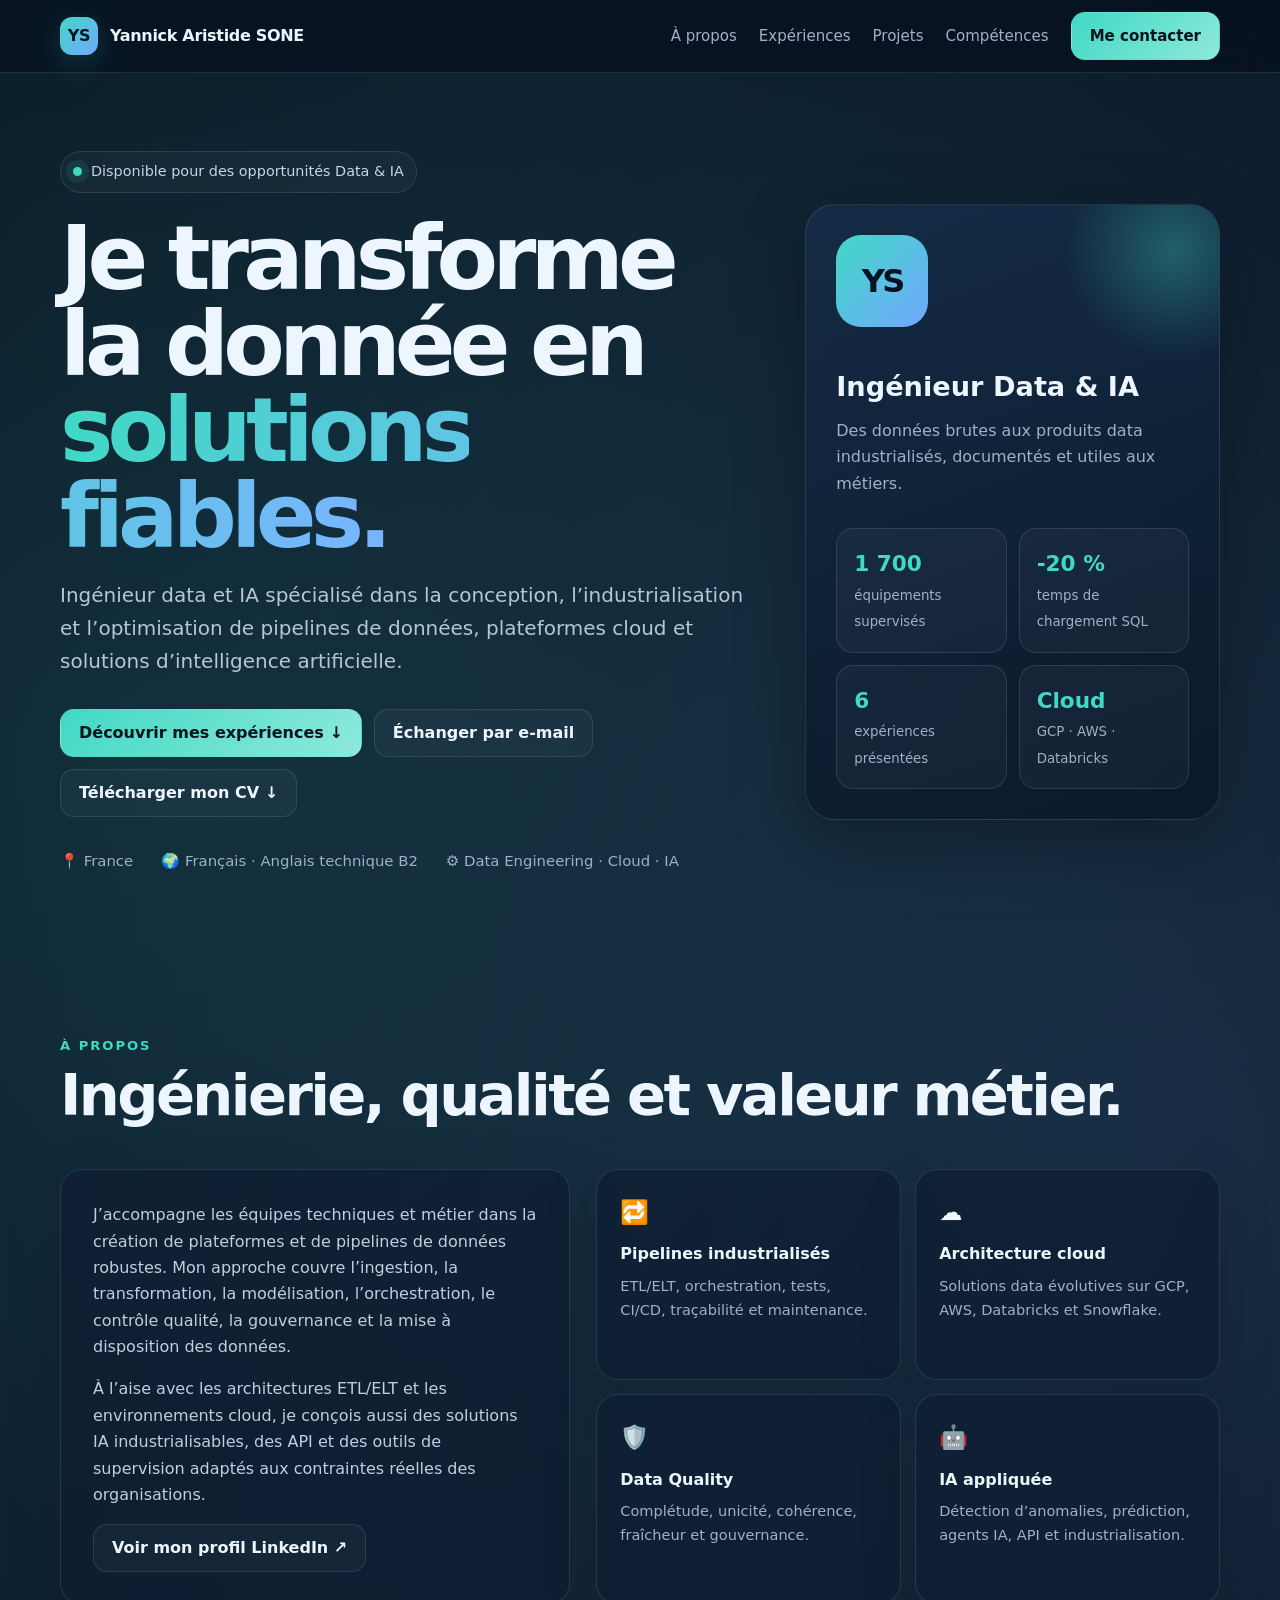
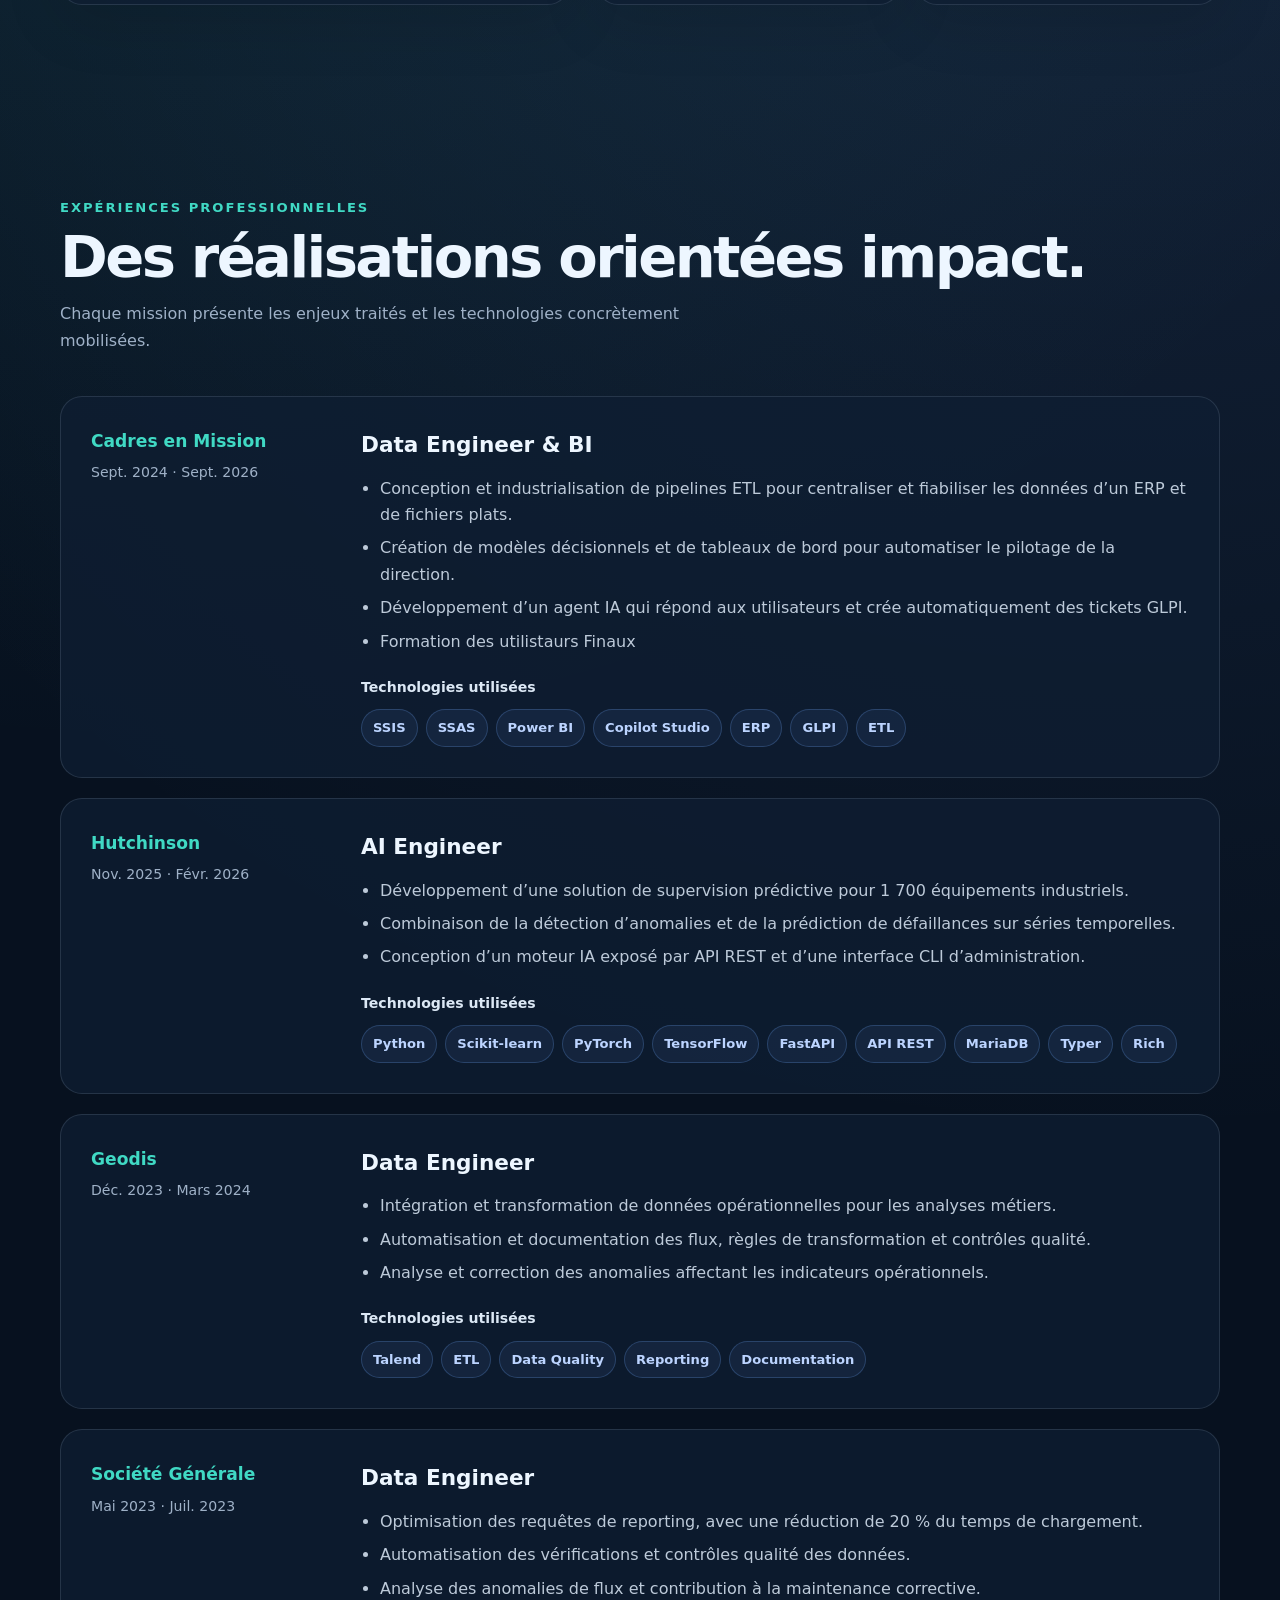
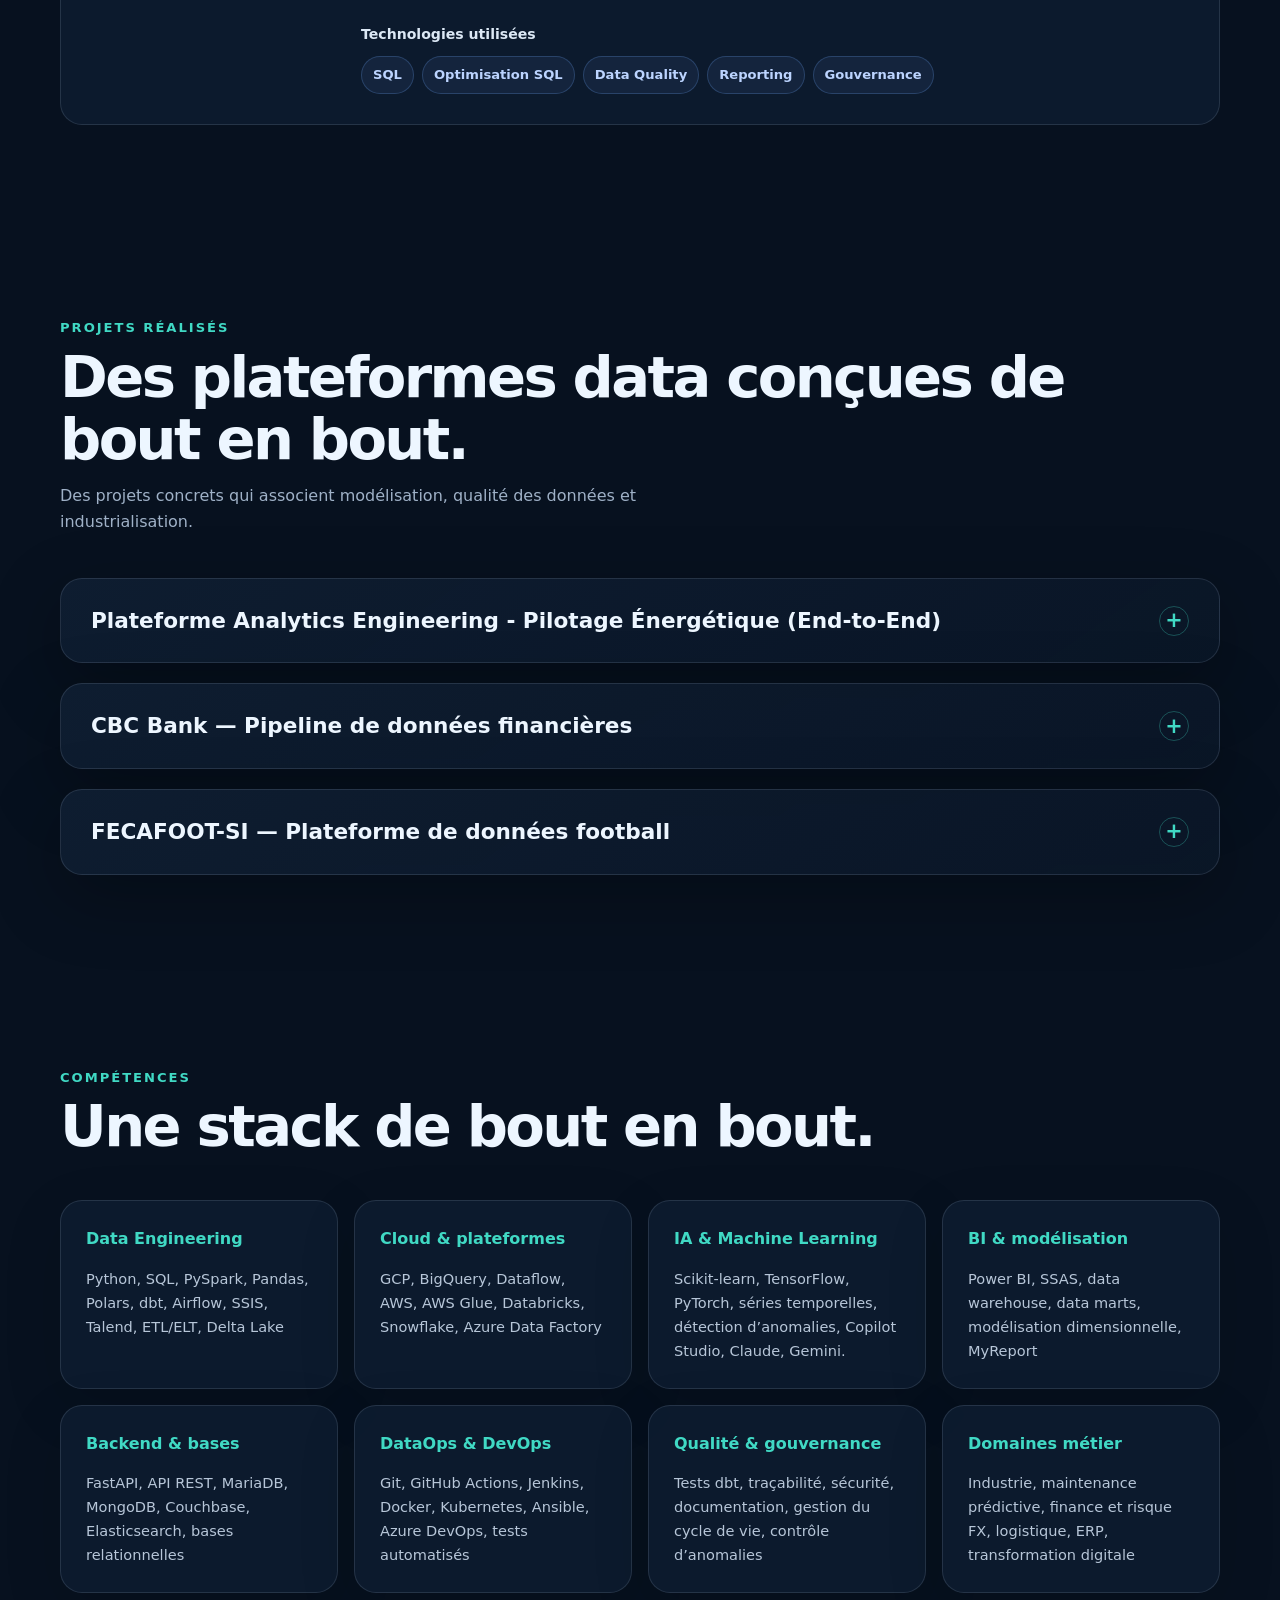
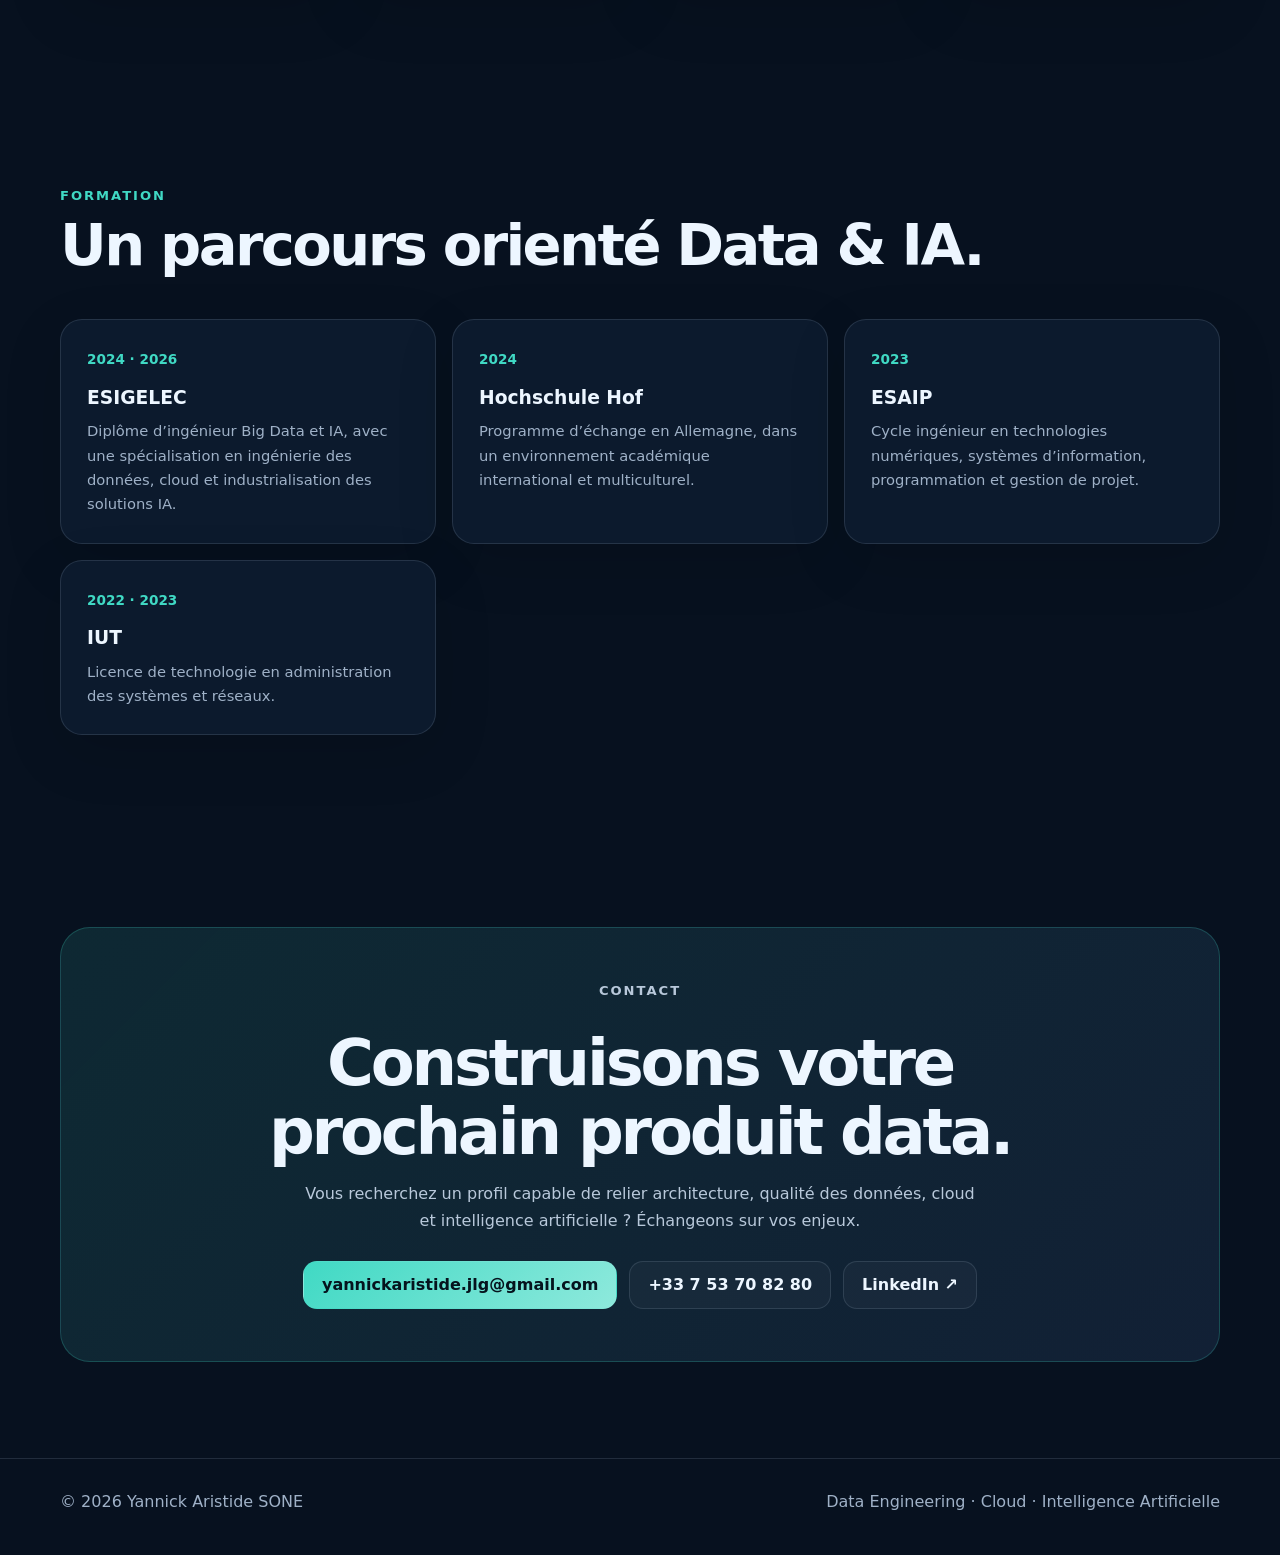
==== commit 00a5482c: "Mise à jour des experiences" ====
--- a/index.html
+++ b/index.html
@@ -7,6 +7,8 @@
 	<meta name="theme-color" content="#07111f" />
 	<title>Yannick Aristide SONE | Ingénieur Big data & IA</title>
 	<link rel="stylesheet" href="css/style.css" />
+	<script defer src="https://cloud.umami.is/script.js"
+		data-website-id="248f7b9d-cdf1-4cb3-993b-ef63a6f0d2b1"></script>
 </head>
 
 <body>
@@ -38,8 +40,10 @@
 						artificielle.</p>
 					<div class="hero-actions">
 						<a class="btn btn-primary" href="#experiences">Découvrir mes expériences ↓</a>
-						<a class="btn btn-secondary" href="mailto:yannickaristide.jlg@gmail.com">Échanger par e-mail</a>
-						<a class="btn btn-secondary" href="assets/pdf/CV_Yannick_S.pdf" download="CV_Yannick_S.pdf">Télécharger mon CV ↓</a>
+						<a class="btn btn-secondary" href="mailto:yannickaristide.jlg@gmail.com"
+							data-umami-event="Contact email">Échanger par e-mail</a>
+						<a class="btn btn-secondary" href="assets/pdf/CV_Yannick_S.pdf"
+							download="CV_Yannick_S.pdf" data-umami-event="CV download">Télécharger mon CV ↓</a>
 					</div>
 					<div class="quick-facts">
 						<span>📍 France</span>
@@ -125,7 +129,7 @@
 							<div class="period">Sept. 2024 · Sept. 2026</div>
 						</div>
 						<div>
-							<h3 class="exp-title">Data Analyst & IA</h3>
+							<h3 class="exp-title">Data Engineer & BI</h3>
 							<ul>
 								<li>Conception et industrialisation de pipelines ETL pour centraliser et fiabiliser les
 									données d’un ERP et de fichiers plats.</li>
@@ -171,7 +175,7 @@
 							<div class="period">Déc. 2023 · Mars 2024</div>
 						</div>
 						<div>
-							<h3 class="exp-title">Data Analyst</h3>
+							<h3 class="exp-title">Data Engineer</h3>
 							<ul>
 								<li>Intégration et transformation de données opérationnelles pour les analyses métiers.
 								</li>
@@ -220,7 +224,8 @@
 				</div>
 				<div class="project-list">
 					<details class="project-item reveal">
-						<summary class="project-summary">
+						<summary class="project-summary" data-umami-event="Project opened"
+							data-umami-event-project="Energy analytics">
 							<span>Plateforme Analytics Engineering - Pilotage Énergétique (End-to-End)</span>
 							<span class="project-toggle" aria-hidden="true"></span>
 						</summary>
@@ -263,7 +268,8 @@
 						</div>
 					</details>
 					<details class="project-item reveal">
-						<summary class="project-summary">
+						<summary class="project-summary" data-umami-event="Project opened"
+							data-umami-event-project="CBC Bank">
 							<span>CBC Bank — Pipeline de données financières</span>
 							<span class="project-toggle" aria-hidden="true"></span>
 						</summary>
@@ -306,7 +312,8 @@
 						</div>
 					</details>
 					<details class="project-item reveal">
-						<summary class="project-summary">
+						<summary class="project-summary" data-umami-event="Project opened"
+							data-umami-event-project="FECAFOOT-SI">
 							<span>FECAFOOT-SI — Plateforme de données football</span>
 							<span class="project-toggle" aria-hidden="true"></span>
 						</summary>
@@ -439,9 +446,13 @@
 					<p>Vous recherchez un profil capable de relier architecture, qualité des données, cloud et
 						intelligence artificielle ? Échangeons sur vos enjeux.</p>
 					<div class="contact-actions">
-						<a class="btn btn-primary" href="mailto:yannickaristide.jlg@gmail.com">yannickaristide.jlg@gmail.com</a>
-						<a class="btn btn-secondary" href="tel:+33753708280">+33 7 53 70 82 80</a>
-						<a class="btn btn-secondary" href="https://linkedin.com/in/yannick-aristide-sone" target="_blank" rel="noopener noreferrer">LinkedIn ↗</a>
+						<a class="btn btn-primary" href="mailto:yannickaristide.jlg@gmail.com"
+							data-umami-event="Contact email">yannickaristide.jlg@gmail.com</a>
+						<a class="btn btn-secondary" href="tel:+33753708280"
+							data-umami-event="Contact phone">+33 7 53 70 82 80</a>
+						<a class="btn btn-secondary" href="https://linkedin.com/in/yannick-aristide-sone"
+							target="_blank" rel="noopener noreferrer"
+							data-umami-event="LinkedIn click">LinkedIn ↗</a>
 					</div>
 				</div>
 			</div>
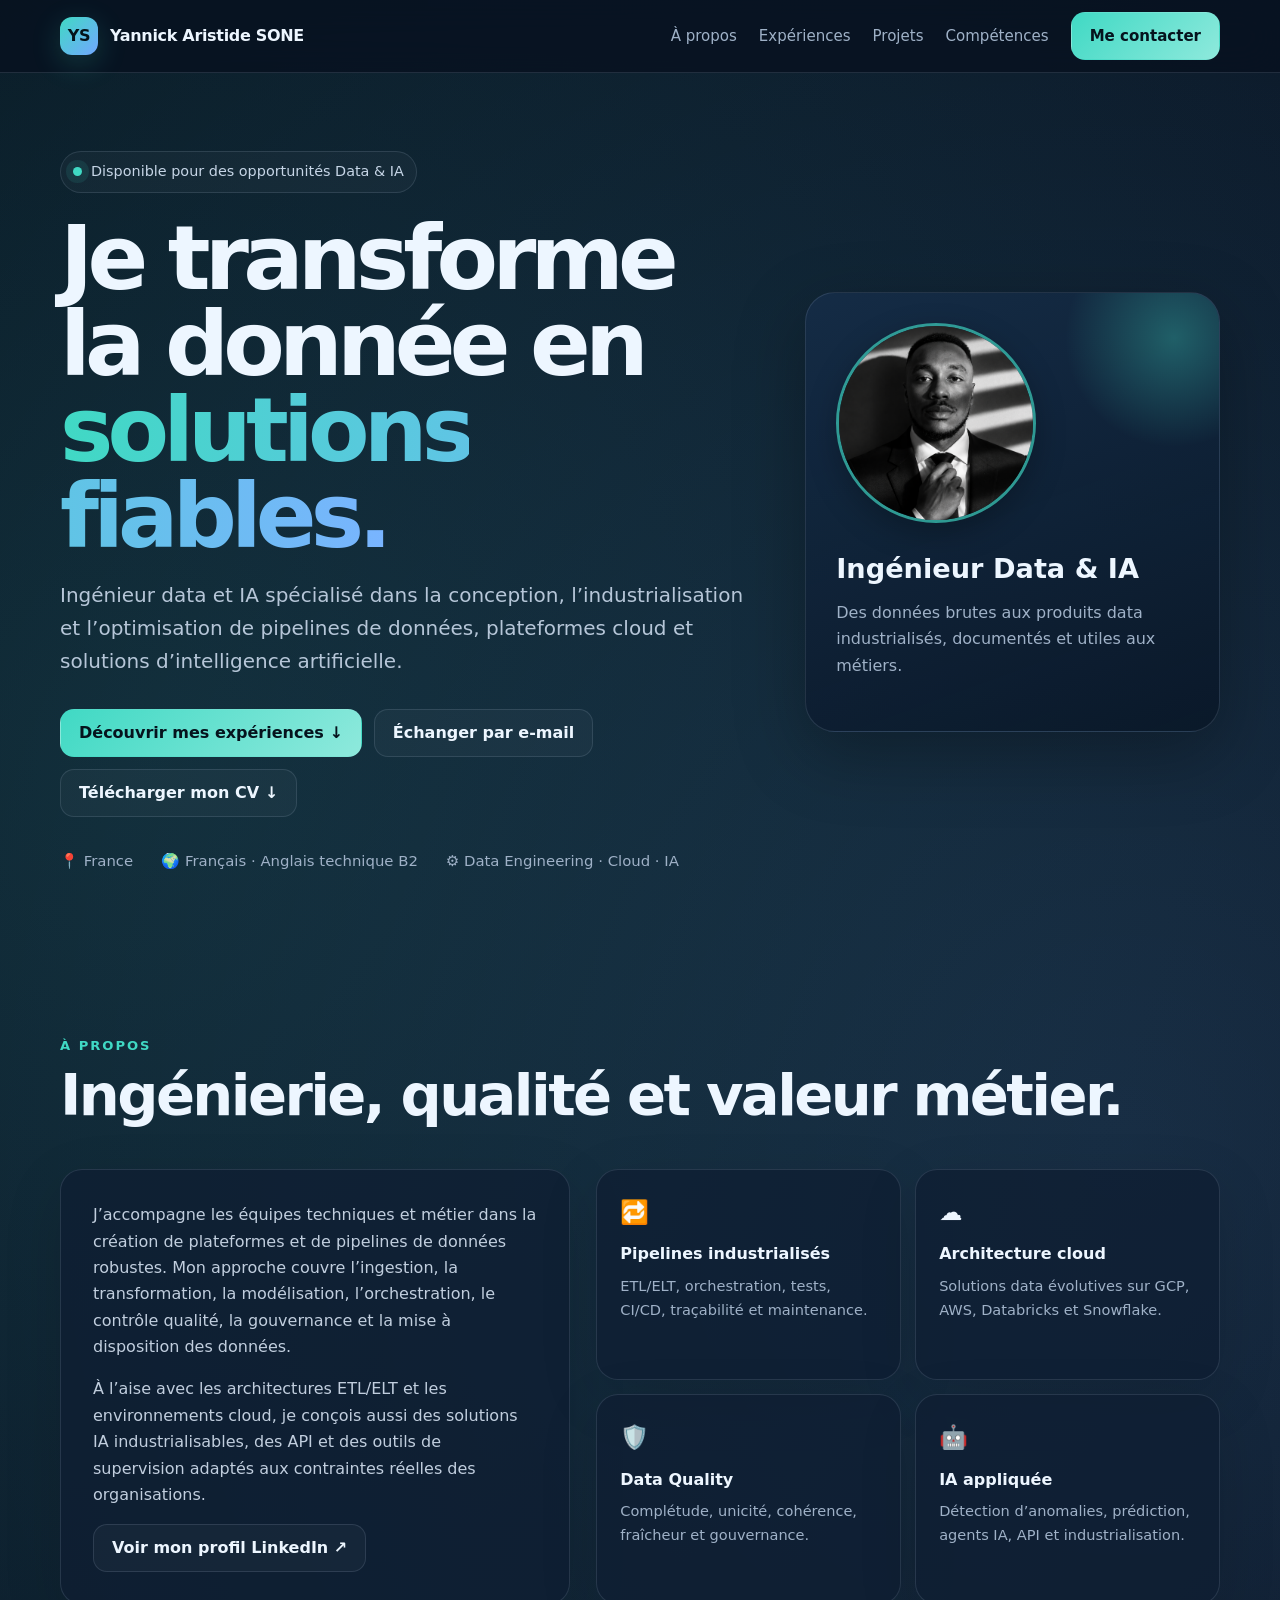
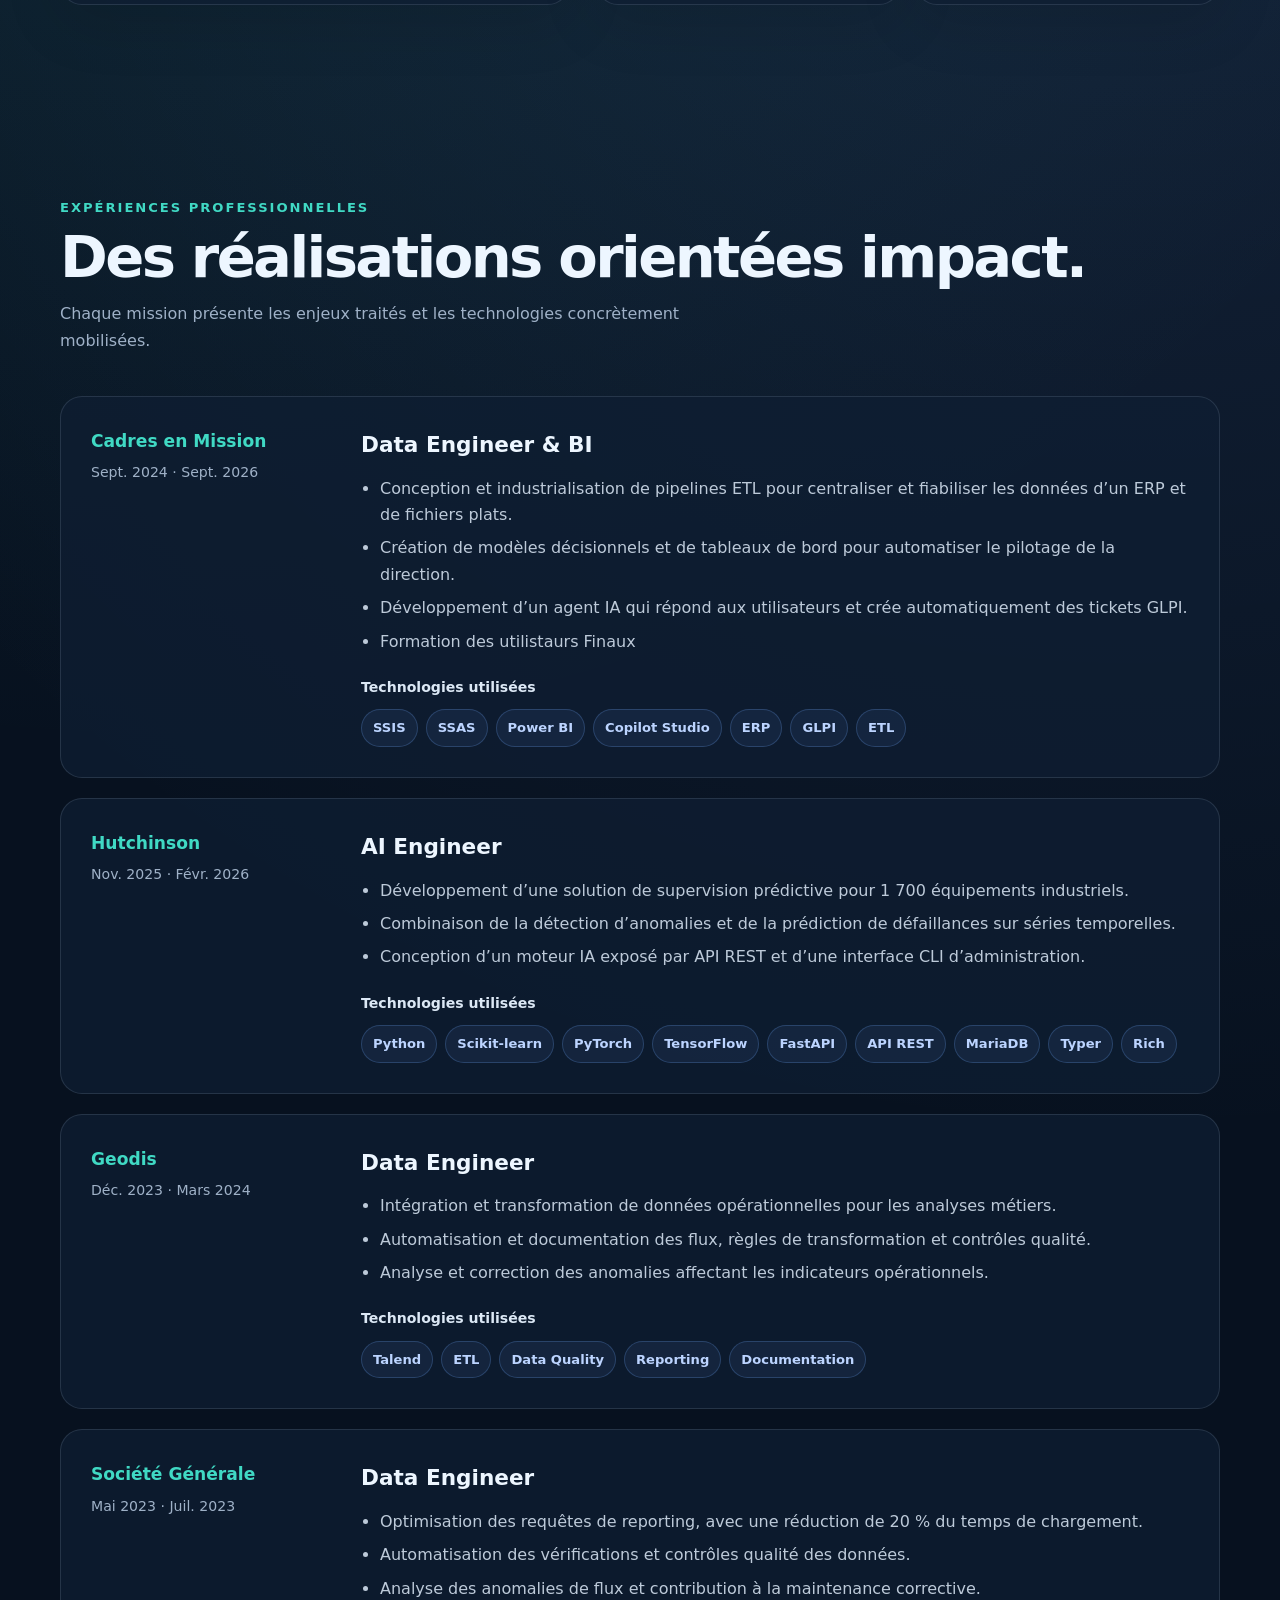
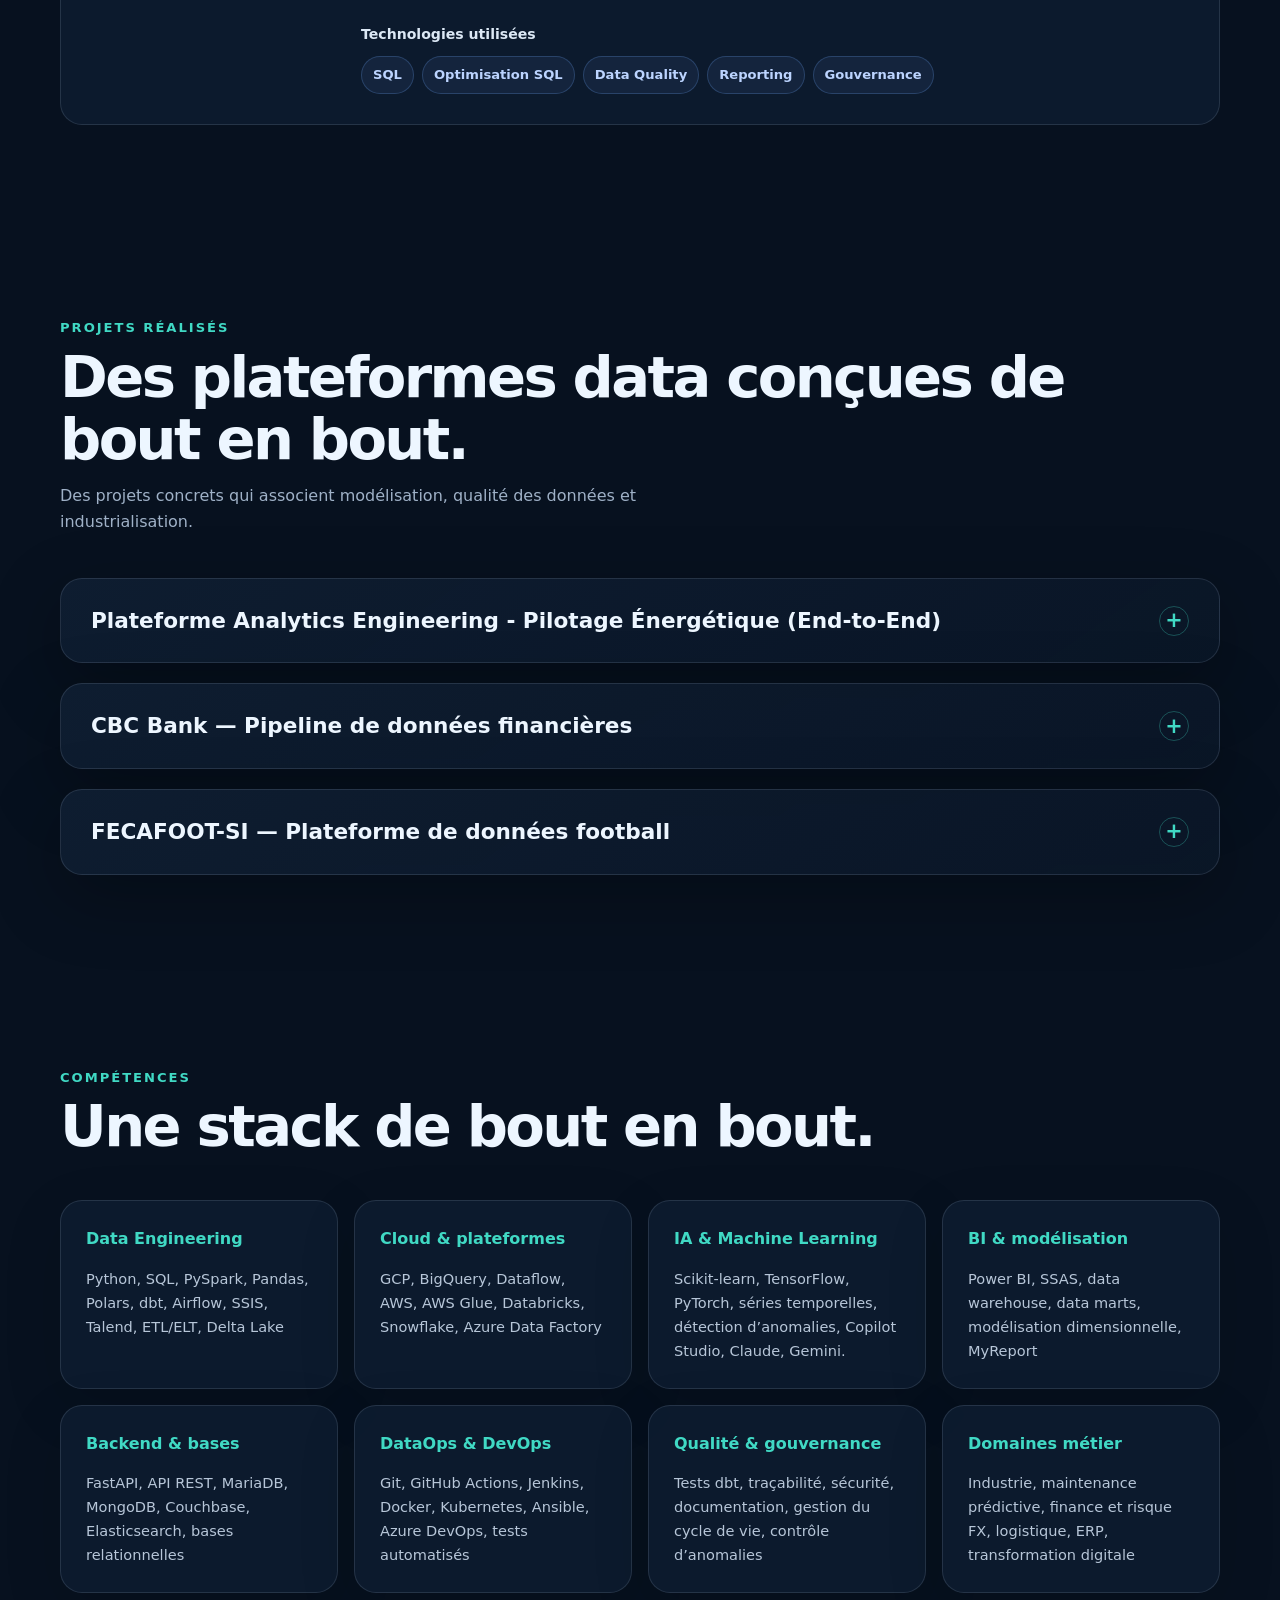
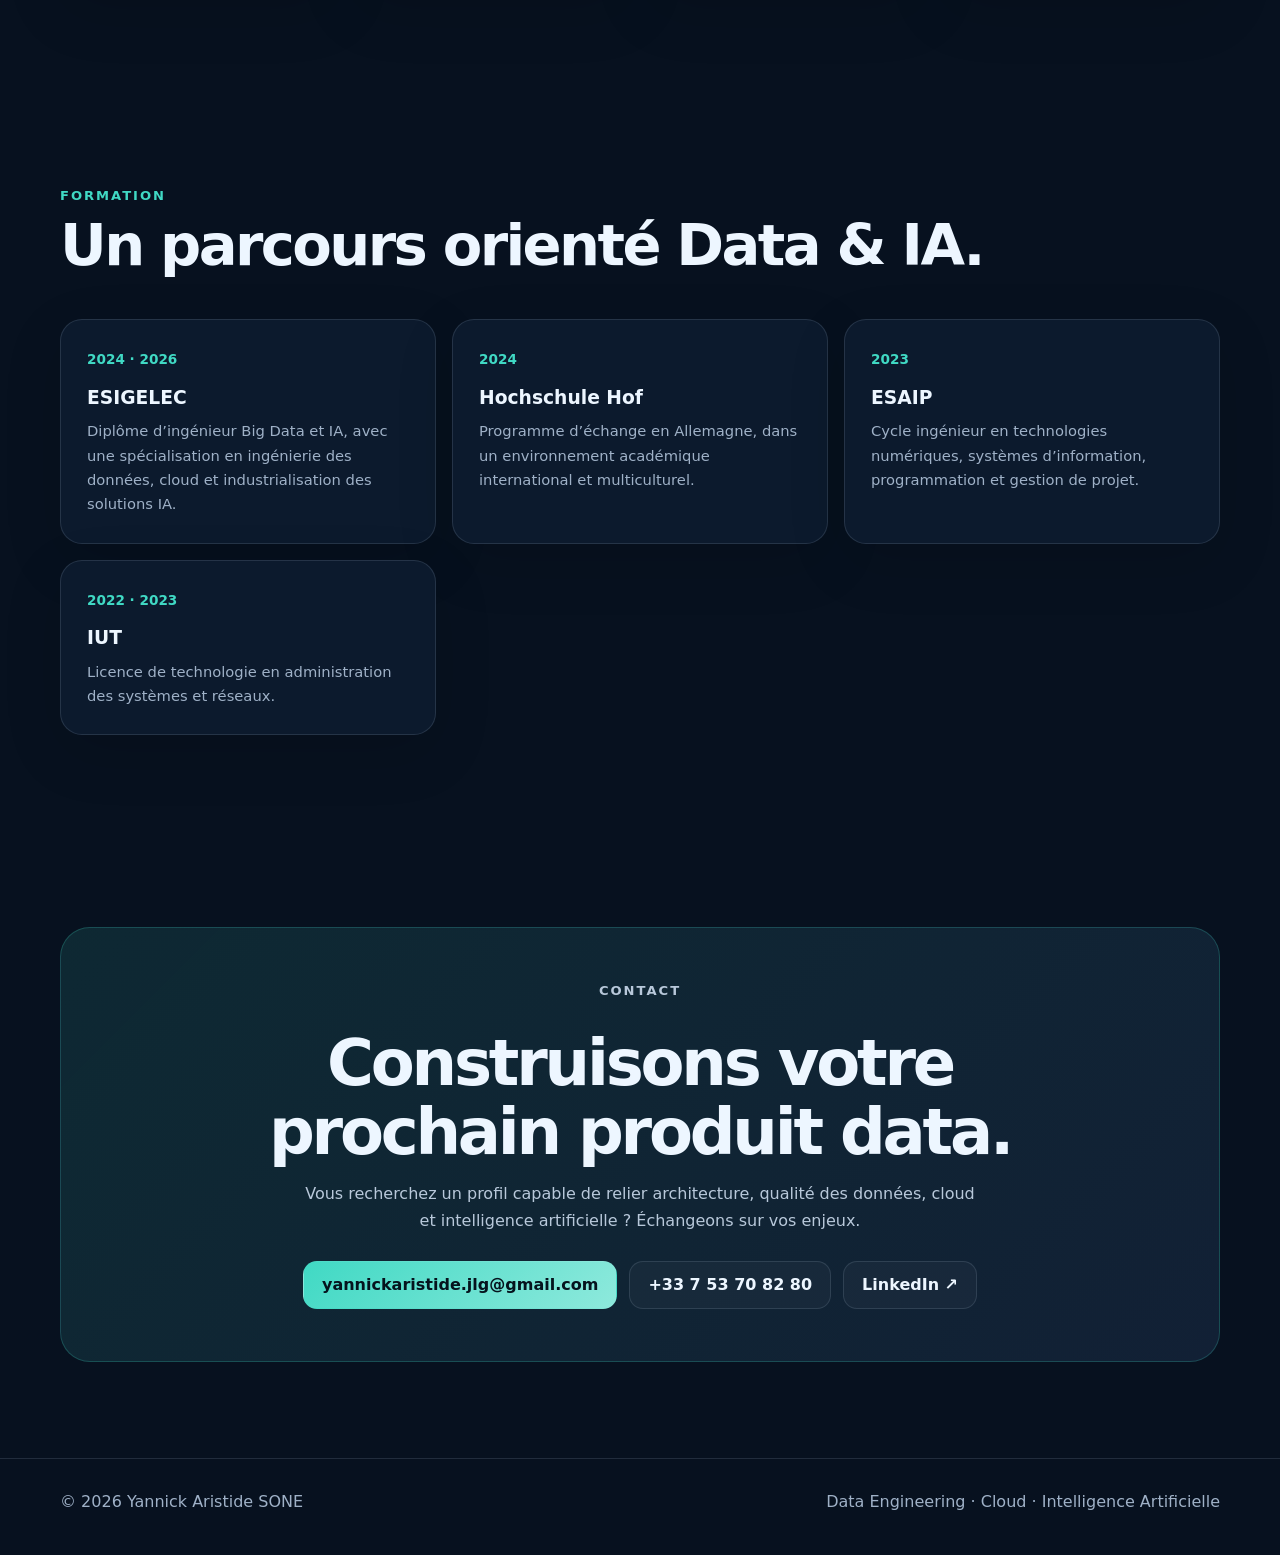
==== commit bb2a89e1: "Ajout de la photo de profil" ====
--- a/index.html
+++ b/index.html
@@ -53,15 +53,10 @@
 				</div>
 
 				<aside class="hero-card" aria-label="Profil en bref">
-					<div class="monogram">YS</div>
+					<img class="profile-photo" src="assets/images/Profil.PNG"
+						alt="Portrait de Yannick Aristide SONE" width="1536" height="1024" />
 					<h2>Ingénieur Data & IA</h2>
 					<p>Des données brutes aux produits data industrialisés, documentés et utiles aux métiers.</p>
-					<div class="metric-grid">
-						<div class="metric"><strong>1 700</strong><small>équipements supervisés</small></div>
-						<div class="metric"><strong>-20 %</strong><small>temps de chargement SQL</small></div>
-						<div class="metric"><strong>6</strong><small>expériences présentées</small></div>
-						<div class="metric"><strong>Cloud</strong><small>GCP · AWS · Databricks</small></div>
-					</div>
 				</aside>
 			</div>
 		</header>
--- a/css/style.css
+++ b/css/style.css
@@ -44,13 +44,10 @@
 .quick-facts span { display: flex; align-items: center; gap: 8px; }
 .hero-card { position: relative; overflow: hidden; min-height: 440px; padding: 30px; border: 1px solid var(--line); border-radius: 30px; background: linear-gradient(160deg, rgba(21,44,71,.92), rgba(9,23,39,.88)); box-shadow: var(--shadow); }
 .hero-card::before { content: ""; position: absolute; width: 230px; height: 230px; right: -70px; top: -70px; border-radius: 50%; background: radial-gradient(circle, rgba(64,217,196,.32), transparent 67%); }
-.monogram { width: 92px; height: 92px; display: grid; place-items: center; margin-bottom: 38px; border-radius: 25px; background: linear-gradient(135deg, var(--primary), var(--secondary)); color: #07111f; font-size: 2rem; font-weight: 900; letter-spacing: -.08em; }
+.profile-photo { position: relative; z-index: 1; display: block; width: 200px; height: 200px; margin-bottom: 24px; border: 3px solid rgba(64,217,196,.65); border-radius: 50%; object-fit: cover; object-position: center 30%; box-shadow: 0 10px 30px rgba(0,0,0,.25); transition: transform .25s ease, box-shadow .25s ease; }
+.profile-photo:hover { transform: translateY(-6px) scale(1.03); box-shadow: 0 16px 38px rgba(0,0,0,.35); }
 .hero-card h2 { margin: 0 0 8px; font-size: 1.7rem; }
 .hero-card p { color: var(--muted); margin: 0; }
-.metric-grid { display: grid; grid-template-columns: repeat(2, 1fr); gap: 12px; margin-top: 31px; }
-.metric { padding: 17px; border: 1px solid var(--line); border-radius: 17px; background: rgba(255,255,255,.035); }
-.metric strong { display: block; color: var(--primary); font-size: 1.35rem; }
-.metric small { color: var(--muted); }
 section { padding: 96px 0; }
 .section-head { display: flex; align-items: end; justify-content: space-between; gap: 30px; margin-bottom: 42px; }
 .kicker { margin: 0 0 8px; color: var(--primary); font-size: .82rem; font-weight: 850; letter-spacing: .15em; text-transform: uppercase; }
@@ -116,5 +113,6 @@
 .reveal { opacity: 0; transform: translateY(18px); transition: opacity .6s ease, transform .6s ease; }
 .reveal.visible { opacity: 1; transform: none; }
 @media (max-width: 900px) { .hero-grid, .about-grid { grid-template-columns: 1fr; } .hero { min-height: auto; } .hero-card { min-height: auto; } .skills-grid { grid-template-columns: repeat(2, 1fr); } .education-grid { grid-template-columns: 1fr; } .experience { grid-template-columns: 1fr; gap: 16px; } .project-highlights { grid-template-columns: 1fr; } .nav-links a:not(.nav-cta) { display: none; } }
-@media (max-width: 560px) { .container { width: min(calc(100% - 24px), var(--max)); } section { padding: 72px 0; } .nav-inner { height: 64px; } .brand-name { display: none; } h1 { font-size: clamp(2.75rem, 16vw, 4rem); } .hero { padding-top: 54px; } .hero-card, .experience, .about-copy, .contact-wrap { padding: 23px; } .project-summary { padding: 20px; } .project-details { padding: 0 20px 20px; } .project-heading, .project-footer { align-items: flex-start; flex-direction: column; } .strengths, .skills-grid { grid-template-columns: 1fr; } .metric-grid { grid-template-columns: 1fr 1fr; } .section-head { display: block; } .btn { width: 100%; } .hero-actions, .contact-actions { display: grid; } }
+@media (max-width: 560px) { .container { width: min(calc(100% - 24px), var(--max)); } section { padding: 72px 0; } .nav-inner { height: 64px; } .brand-name { display: none; } h1 { font-size: clamp(2.75rem, 16vw, 4rem); } .hero { padding-top: 54px; } .hero-card, .experience, .about-copy, .contact-wrap { padding: 23px; } .profile-photo { width: 170px; height: 170px; } .project-summary { padding: 20px; } .project-details { padding: 0 20px 20px; } .project-heading, .project-footer { align-items: flex-start; flex-direction: column; } .strengths, .skills-grid { grid-template-columns: 1fr; } .section-head { display: block; } .btn { width: 100%; } .hero-actions, .contact-actions { display: grid; } }
 @media (prefers-reduced-motion: reduce) { html { scroll-behavior: auto; } *, *::before, *::after { transition-duration: .01ms !important; animation-duration: .01ms !important; } }
+@media (prefers-reduced-motion: reduce) { .profile-photo:hover { transform: none; } }
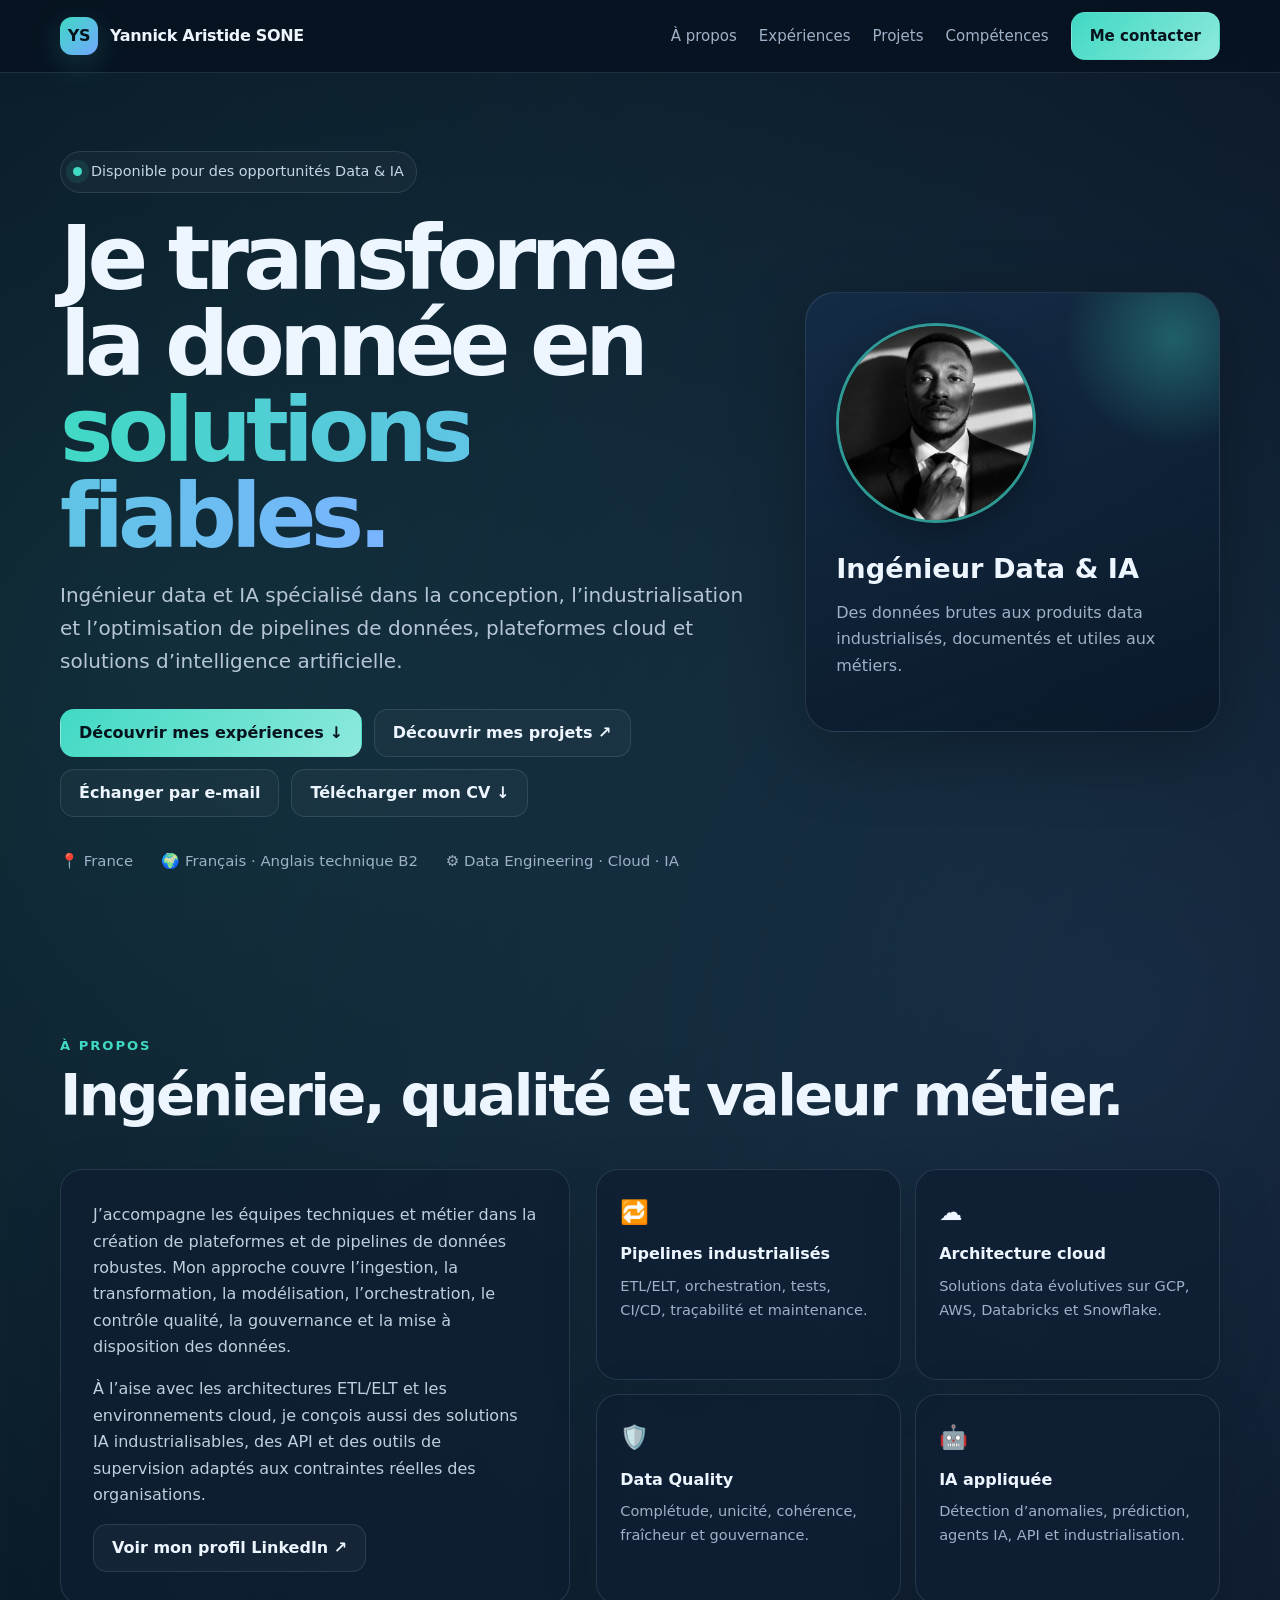
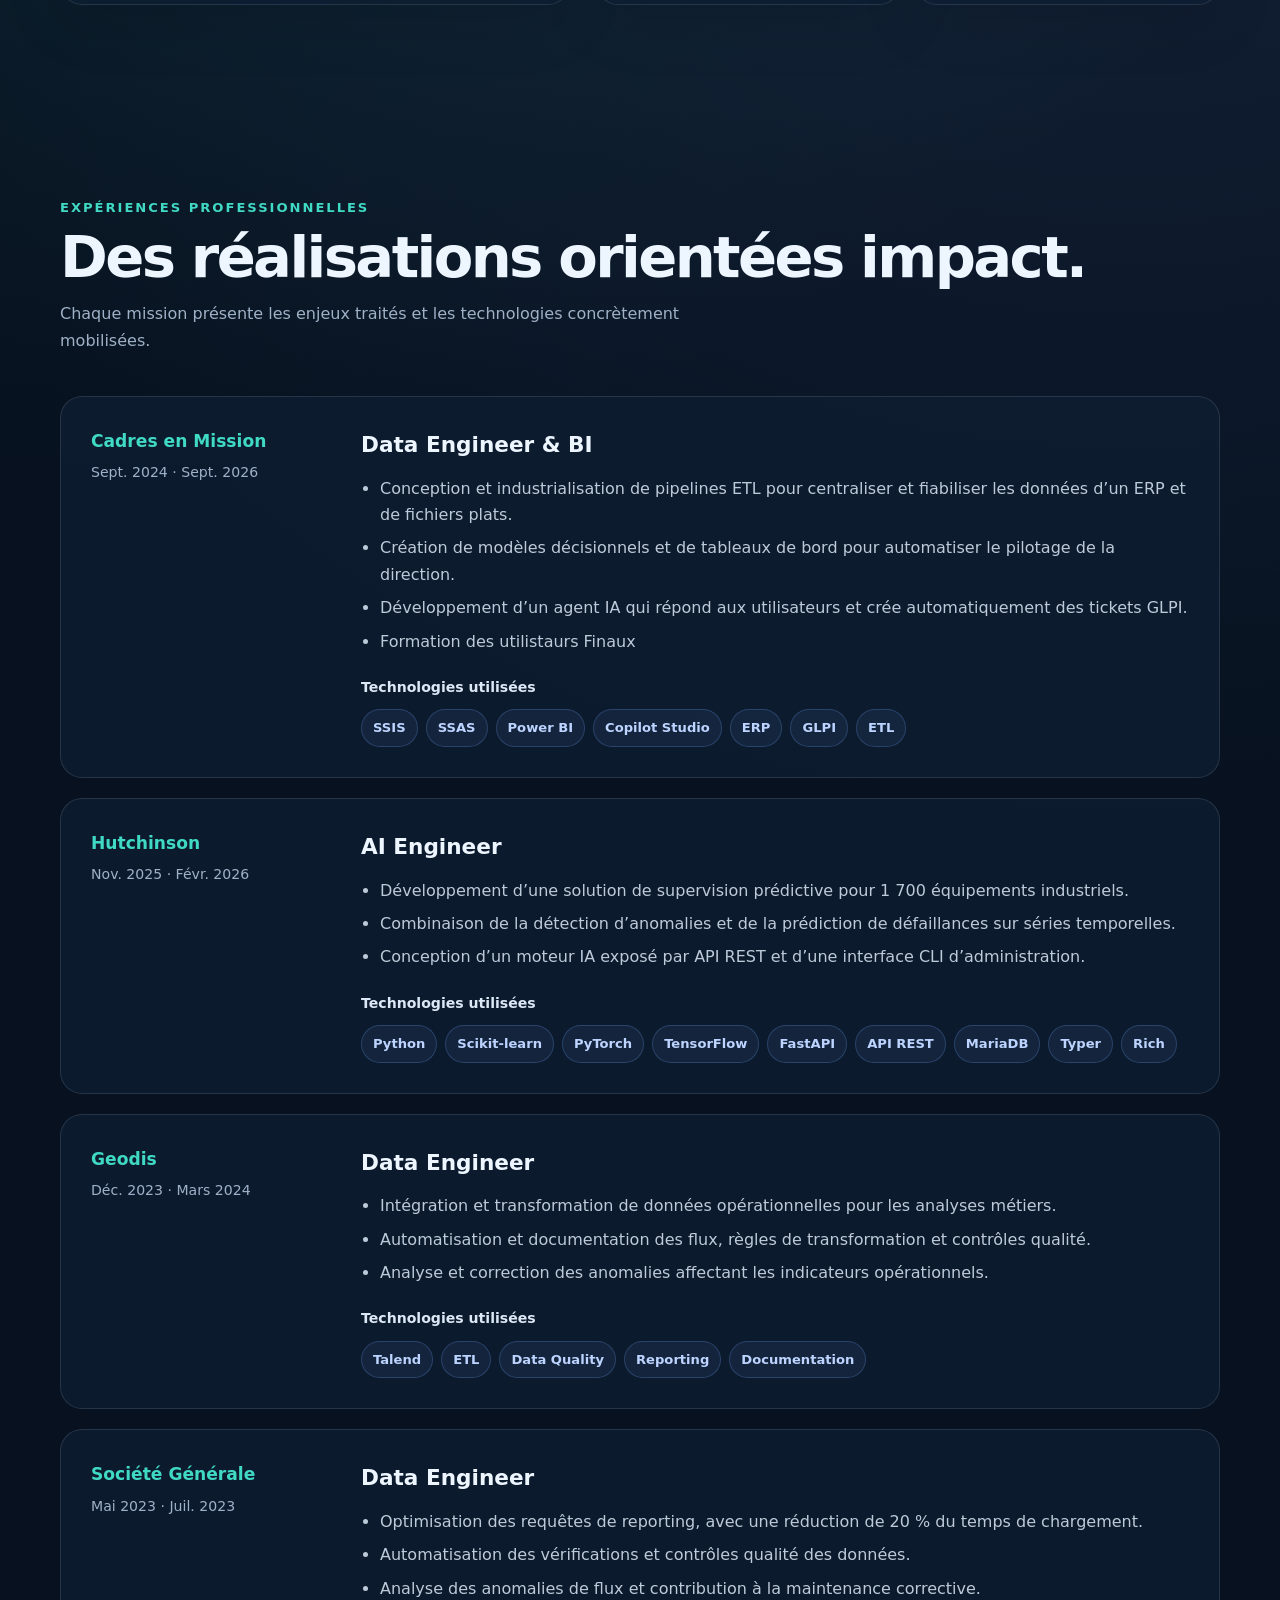
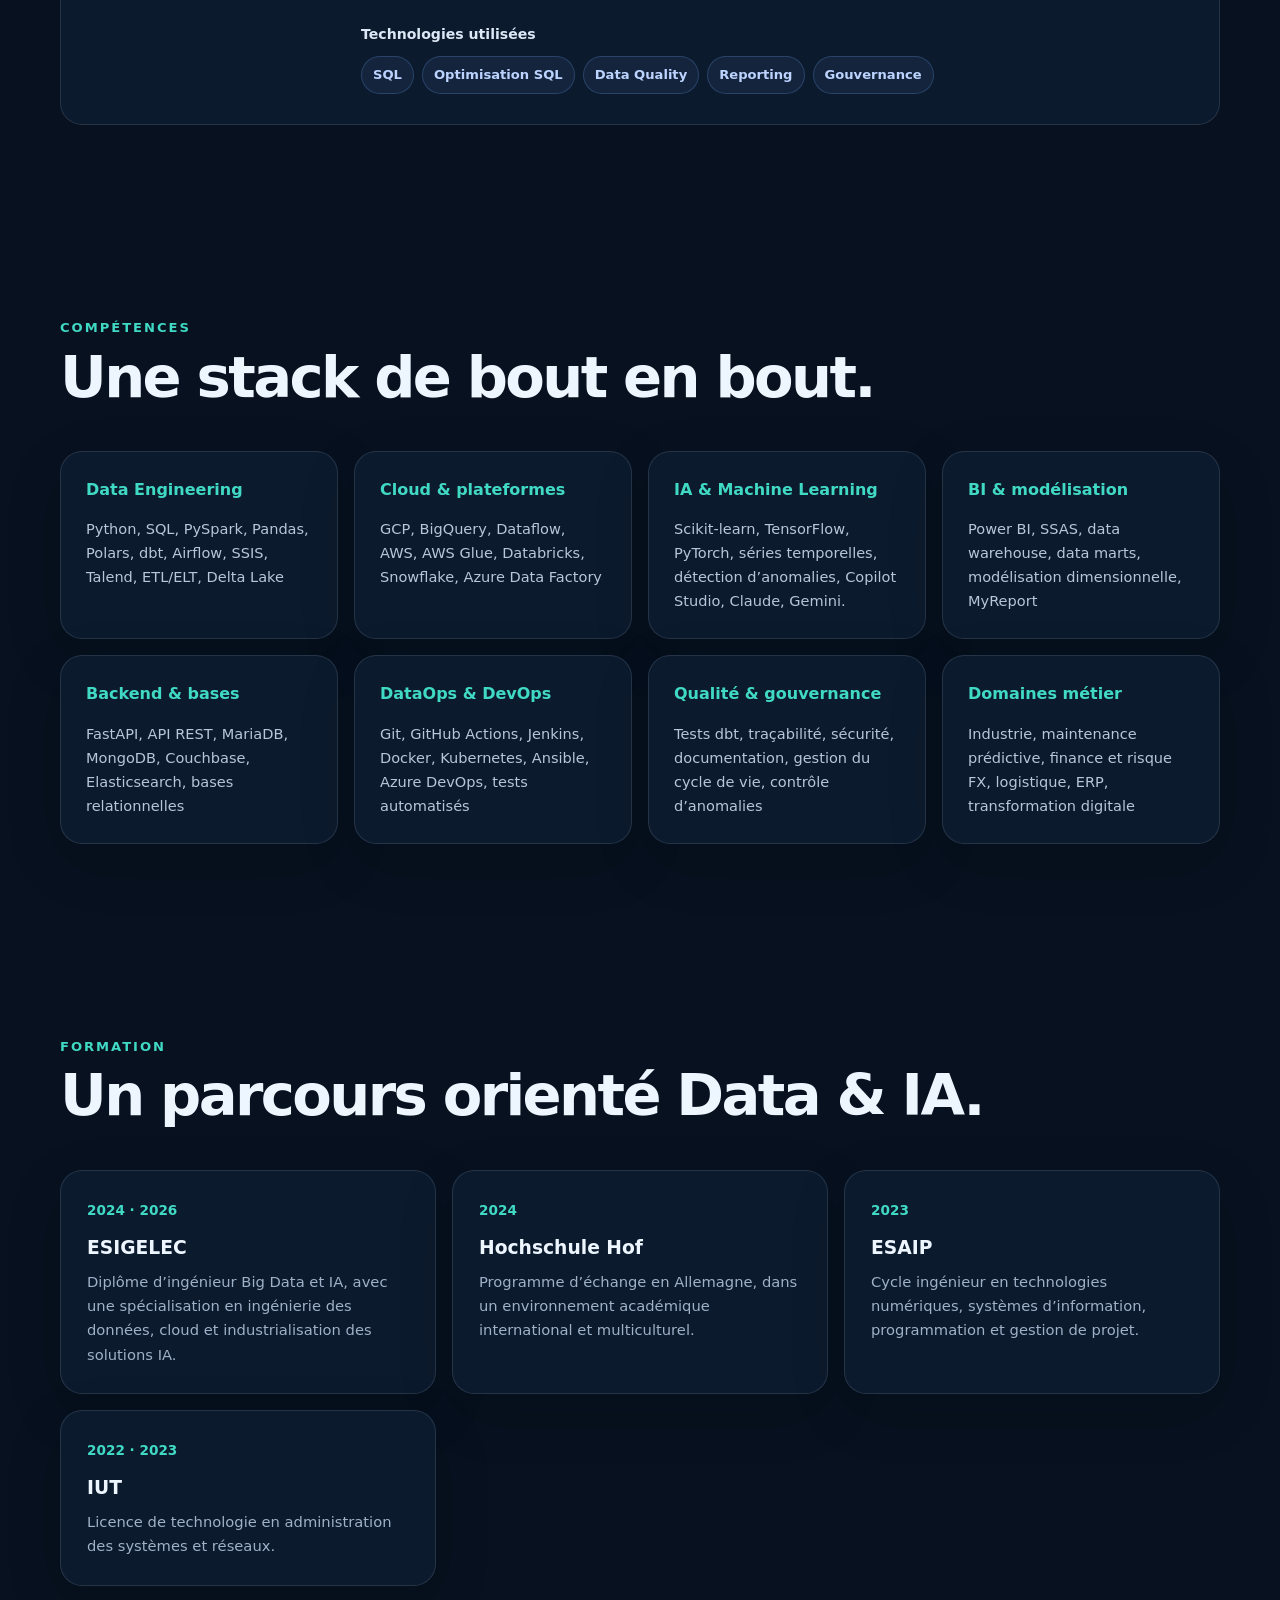
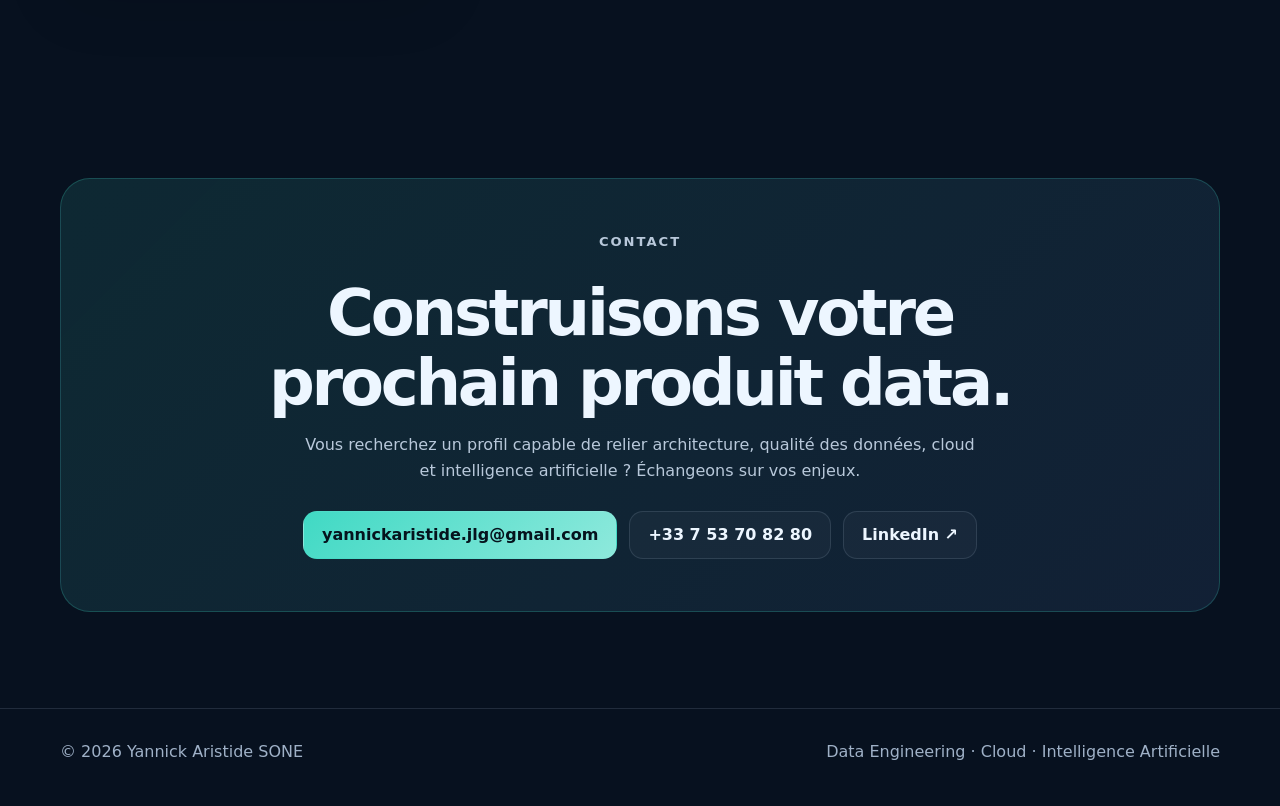
==== commit 48505bd4: "fix: Mieux  afficher la navigation sur mobile" ====
--- a/index.html
+++ b/index.html
@@ -22,7 +22,7 @@
 			<div class="nav-links">
 				<a href="#apropos">À propos</a>
 				<a href="#experiences">Expériences</a>
-				<a href="#projets">Projets</a>
+				<a href="projets.html">Projets</a>
 				<a href="#competences">Compétences</a>
 				<a class="btn btn-primary nav-cta" href="#contact">Me contacter</a>
 			</div>
@@ -40,6 +40,7 @@
 						artificielle.</p>
 					<div class="hero-actions">
 						<a class="btn btn-primary" href="#experiences">Découvrir mes expériences ↓</a>
+						<a class="btn btn-secondary" href="projets.html">Découvrir mes projets ↗</a>
 						<a class="btn btn-secondary" href="mailto:yannickaristide.jlg@gmail.com"
 							data-umami-event="Contact email">Échanger par e-mail</a>
 						<a class="btn btn-secondary" href="assets/pdf/CV_Yannick_S.pdf"
@@ -207,151 +208,6 @@
 			</div>
 		</section>
 
-		<section id="projets">
-			<div class="container">
-				<div class="section-head reveal">
-					<div>
-						<p class="kicker">Projets réalisés</p>
-						<h2 class="section-title">Des plateformes data conçues de bout en bout.</h2>
-						<p class="section-intro">Des projets concrets qui associent modélisation, qualité des données
-							et industrialisation.</p>
-					</div>
-				</div>
-				<div class="project-list">
-					<details class="project-item reveal">
-						<summary class="project-summary" data-umami-event="Project opened"
-							data-umami-event-project="Energy analytics">
-							<span>Plateforme Analytics Engineering - Pilotage Énergétique (End-to-End)</span>
-							<span class="project-toggle" aria-hidden="true"></span>
-						</summary>
-						<div class="project-details">
-							<div class="project-heading">
-								<p class="project-category">Analytics Engineering · Énergie</p>
-								<span class="project-status">Projet de bout en bout</span>
-							</div>
-						<p class="project-description">Conception et développement d’une plateforme analytique complète
-							pour un distributeur d’énergie, simulant un environnement de production moderne selon les
-							principes du Modern Data Stack.</p>
-						<div class="project-highlights">
-							<div class="project-highlight">
-								<h4>Modélisation métier</h4>
-								<p>Création avec dbt d’un schéma en étoile composé de dimensions et d’une table de faits,
-									transformant les données brutes en indicateurs tels que le coût estimé par consommation.</p>
-							</div>
-							<div class="project-highlight">
-								<h4>Qualité et fiabilité</h4>
-								<p>Mise en place de plus de 20 tests automatisés : unicité, intégrité référentielle et
-									règles métier personnalisées pour garantir la confiance dans les données.</p>
-							</div>
-							<div class="project-highlight">
-								<h4>CI/CD avec environnement éphémère</h4>
-								<p>Déploiement d’un pipeline GitHub Actions avec SQL Server dans Docker. Les Pull Requests
-									sont bloquées automatiquement en cas de régression.</p>
-							</div>
-						</div>
-						<div class="project-footer">
-							<div>
-								<p class="tech-label">Stack technique</p>
-								<div class="chips">
-									<span class="chip">SQL Server</span><span class="chip">dbt</span><span
-										class="chip">GitHub Actions</span><span class="chip">Docker</span><span
-										class="chip">Python</span><span class="chip">SQL</span><span class="chip">Power BI</span>
-								</div>
-							</div>
-							<p class="project-progress">Power BI : en cours</p>
-						</div>
-						</div>
-					</details>
-					<details class="project-item reveal">
-						<summary class="project-summary" data-umami-event="Project opened"
-							data-umami-event-project="CBC Bank">
-							<span>CBC Bank — Pipeline de données financières</span>
-							<span class="project-toggle" aria-hidden="true"></span>
-						</summary>
-						<div class="project-details">
-							<div class="project-heading">
-								<p class="project-category">Data Engineering · Finance</p>
-								<span class="project-status">Projet</span>
-							</div>
-						<p class="project-description">Industrialisation d’un pipeline de données pour les devises,
-							taux de change et historiques de marché, au service du reporting financier et de l’analyse
-							du risque FX.</p>
-						<div class="project-highlights">
-							<div class="project-highlight">
-								<h4>Pipeline de données</h4>
-								<p>Traitement des données de devises, taux de change et historiques de marché.</p>
-							</div>
-							<div class="project-highlight">
-								<h4>Qualité et reporting</h4>
-								<p>Mise en place de contrôles qualité pour fiabiliser le reporting financier et
-									l’analyse du risque FX.</p>
-							</div>
-							<div class="project-highlight">
-								<h4>Performance</h4>
-								<p>Optimisation des traitements Spark et des tables Delta pour améliorer les
-									performances et les coûts.</p>
-							</div>
-						</div>
-						<div class="project-footer">
-							<div>
-								<p class="tech-label">Stack technique</p>
-								<div class="chips">
-									<span class="chip">Databricks</span><span class="chip">PySpark</span><span
-										class="chip">SQL</span><span class="chip">Delta Lake</span><span
-										class="chip">Git</span><span class="chip">Data Quality</span><span
-										class="chip">Data Modeling</span>
-								</div>
-							</div>
-							<p class="project-progress">Data Engineer</p>
-						</div>
-						</div>
-					</details>
-					<details class="project-item reveal">
-						<summary class="project-summary" data-umami-event="Project opened"
-							data-umami-event-project="FECAFOOT-SI">
-							<span>FECAFOOT-SI — Plateforme de données football</span>
-							<span class="project-toggle" aria-hidden="true"></span>
-						</summary>
-						<div class="project-details">
-							<div class="project-heading">
-								<p class="project-category">Data Engineering · Sport</p>
-								<span class="project-status">Projet</span>
-							</div>
-						<p class="project-description">Conception d’un pipeline de bout en bout dédié aux équipes,
-							joueurs, matchs et performances, avec des transformations automatisées vers un entrepôt de
-							données cloud.</p>
-						<div class="project-highlights">
-							<div class="project-highlight">
-								<h4>Pipeline de bout en bout</h4>
-								<p>Collecte et transformation des données d’équipes, joueurs, matchs et performances.</p>
-							</div>
-							<div class="project-highlight">
-								<h4>Orchestration cloud</h4>
-								<p>Automatisation des transformations et alimentation d’un entrepôt de données cloud.</p>
-							</div>
-							<div class="project-highlight">
-								<h4>Industrialisation</h4>
-								<p>Mise en place de tests, validations et déploiements selon une démarche CI/CD.</p>
-							</div>
-						</div>
-						<div class="project-footer">
-							<div>
-								<p class="tech-label">Stack technique</p>
-								<div class="chips">
-									<span class="chip">Python</span><span class="chip">dbt</span><span
-										class="chip">Apache Airflow</span><span class="chip">Google BigQuery</span><span
-										class="chip">GCP</span><span class="chip">Git</span><span
-										class="chip">GitHub Actions</span><span class="chip">ETL/ELT</span>
-								</div>
-							</div>
-							<p class="project-progress">Data Engineer</p>
-						</div>
-						</div>
-					</details>
-				</div>
-			</div>
-		</section>
-
 		<section id="competences">
 			<div class="container">
 				<div class="section-head reveal">
--- a/css/style.css
+++ b/css/style.css
@@ -112,7 +112,7 @@
 .footer-inner { display: flex; justify-content: space-between; gap: 20px; flex-wrap: wrap; }
 .reveal { opacity: 0; transform: translateY(18px); transition: opacity .6s ease, transform .6s ease; }
 .reveal.visible { opacity: 1; transform: none; }
-@media (max-width: 900px) { .hero-grid, .about-grid { grid-template-columns: 1fr; } .hero { min-height: auto; } .hero-card { min-height: auto; } .skills-grid { grid-template-columns: repeat(2, 1fr); } .education-grid { grid-template-columns: 1fr; } .experience { grid-template-columns: 1fr; gap: 16px; } .project-highlights { grid-template-columns: 1fr; } .nav-links a:not(.nav-cta) { display: none; } }
-@media (max-width: 560px) { .container { width: min(calc(100% - 24px), var(--max)); } section { padding: 72px 0; } .nav-inner { height: 64px; } .brand-name { display: none; } h1 { font-size: clamp(2.75rem, 16vw, 4rem); } .hero { padding-top: 54px; } .hero-card, .experience, .about-copy, .contact-wrap { padding: 23px; } .profile-photo { width: 170px; height: 170px; } .project-summary { padding: 20px; } .project-details { padding: 0 20px 20px; } .project-heading, .project-footer { align-items: flex-start; flex-direction: column; } .strengths, .skills-grid { grid-template-columns: 1fr; } .section-head { display: block; } .btn { width: 100%; } .hero-actions, .contact-actions { display: grid; } }
+@media (max-width: 900px) { .hero-grid, .about-grid { grid-template-columns: 1fr; } .hero { min-height: auto; } .hero-card { min-height: auto; } .skills-grid { grid-template-columns: repeat(2, 1fr); } .education-grid { grid-template-columns: 1fr; } .experience { grid-template-columns: 1fr; gap: 16px; } .project-highlights { grid-template-columns: 1fr; } .nav-inner { height: auto; min-height: 72px; padding-block: 8px; } .nav-links { flex-wrap: wrap; justify-content: flex-end; gap: 8px 14px; } }
+@media (max-width: 560px) { .container { width: min(calc(100% - 24px), var(--max)); } section { padding: 72px 0; } .nav-inner { flex-direction: column; justify-content: center; gap: 6px; padding-block: 8px; } .brand-name { display: none; } .nav-links { width: 100%; justify-content: center; gap: 2px 6px; font-size: .78rem; } .nav-links a:not(.nav-cta) { padding: 5px 7px; } .nav-links .nav-cta { width: auto; min-height: 34px; padding: 0 10px; font-size: .78rem; } h1 { font-size: clamp(2.75rem, 16vw, 4rem); } .hero { padding-top: 54px; } .hero-card, .experience, .about-copy, .contact-wrap { padding: 23px; } .profile-photo { width: 170px; height: 170px; } .project-summary { padding: 20px; } .project-details { padding: 0 20px 20px; } .project-heading, .project-footer { align-items: flex-start; flex-direction: column; } .strengths, .skills-grid { grid-template-columns: 1fr; } .section-head { display: block; } .btn { width: 100%; } .hero-actions, .contact-actions { display: grid; } }
 @media (prefers-reduced-motion: reduce) { html { scroll-behavior: auto; } *, *::before, *::after { transition-duration: .01ms !important; animation-duration: .01ms !important; } }
 @media (prefers-reduced-motion: reduce) { .profile-photo:hover { transform: none; } }
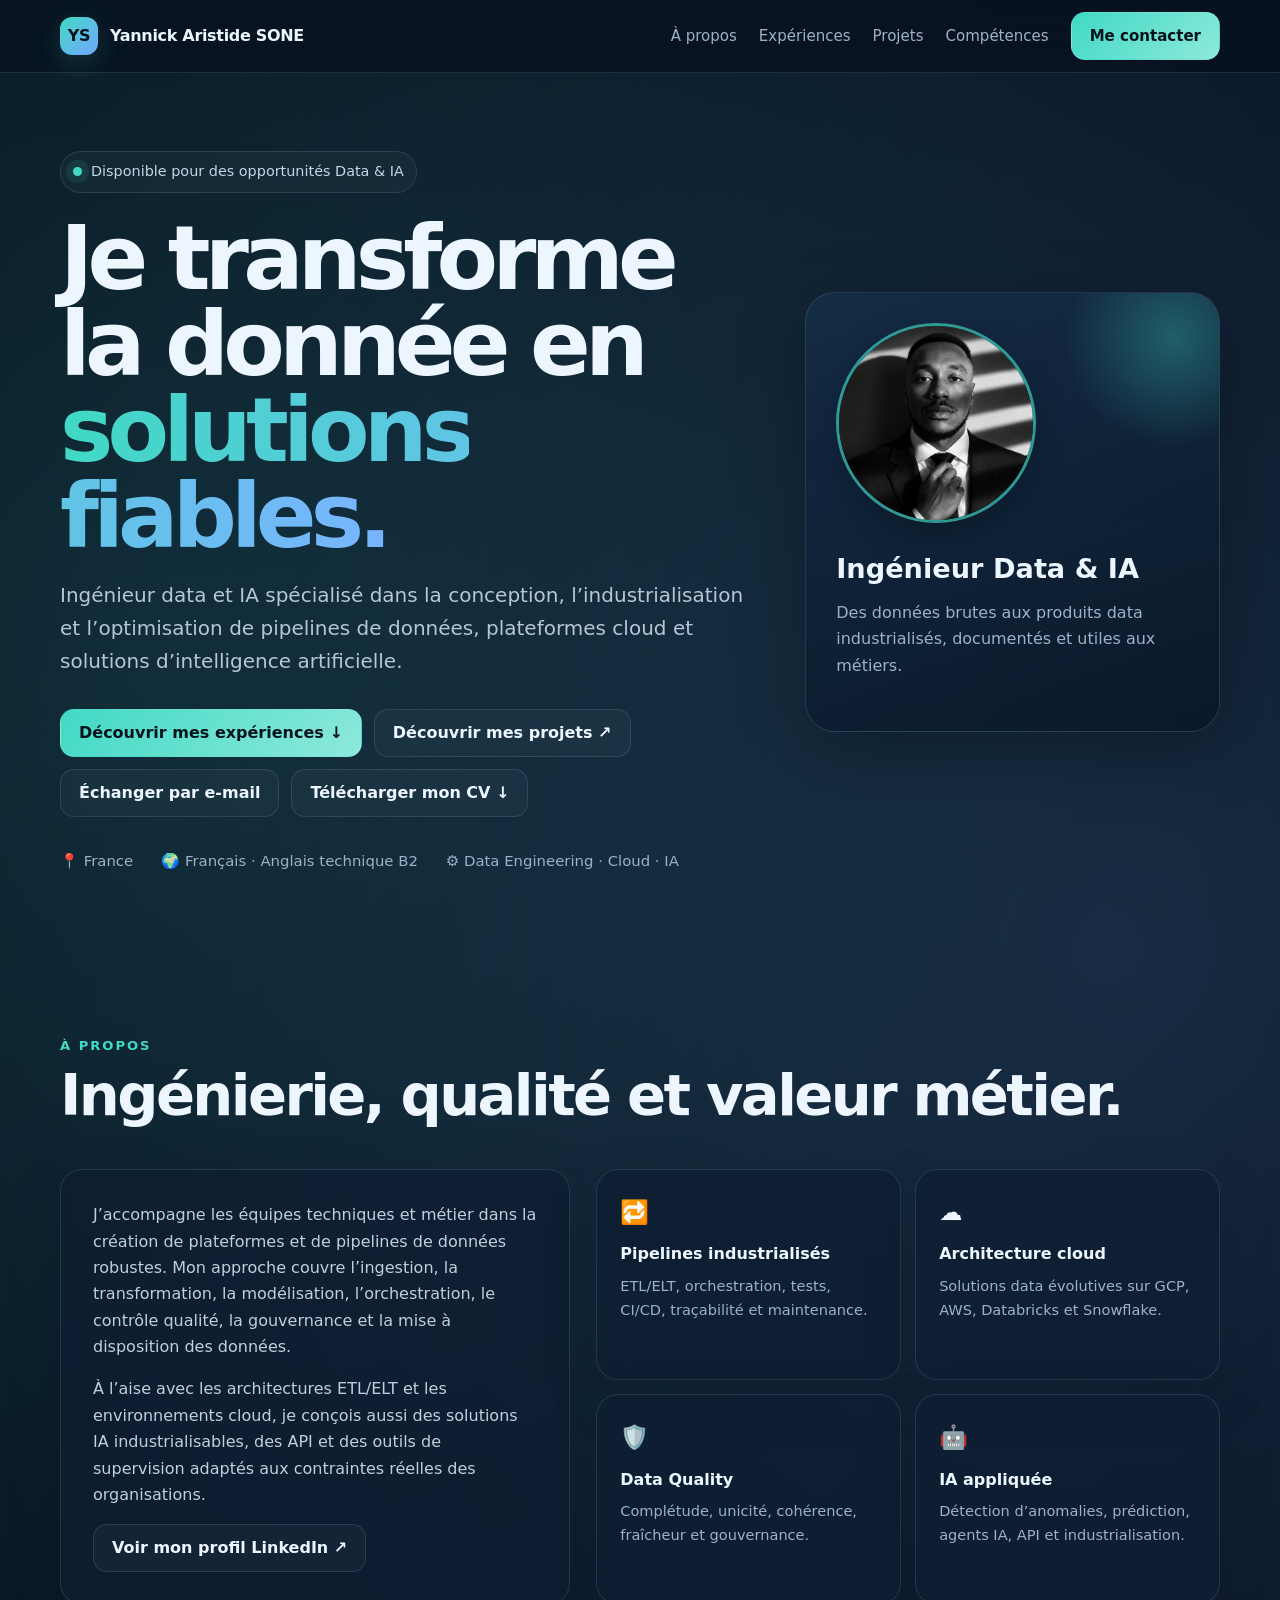
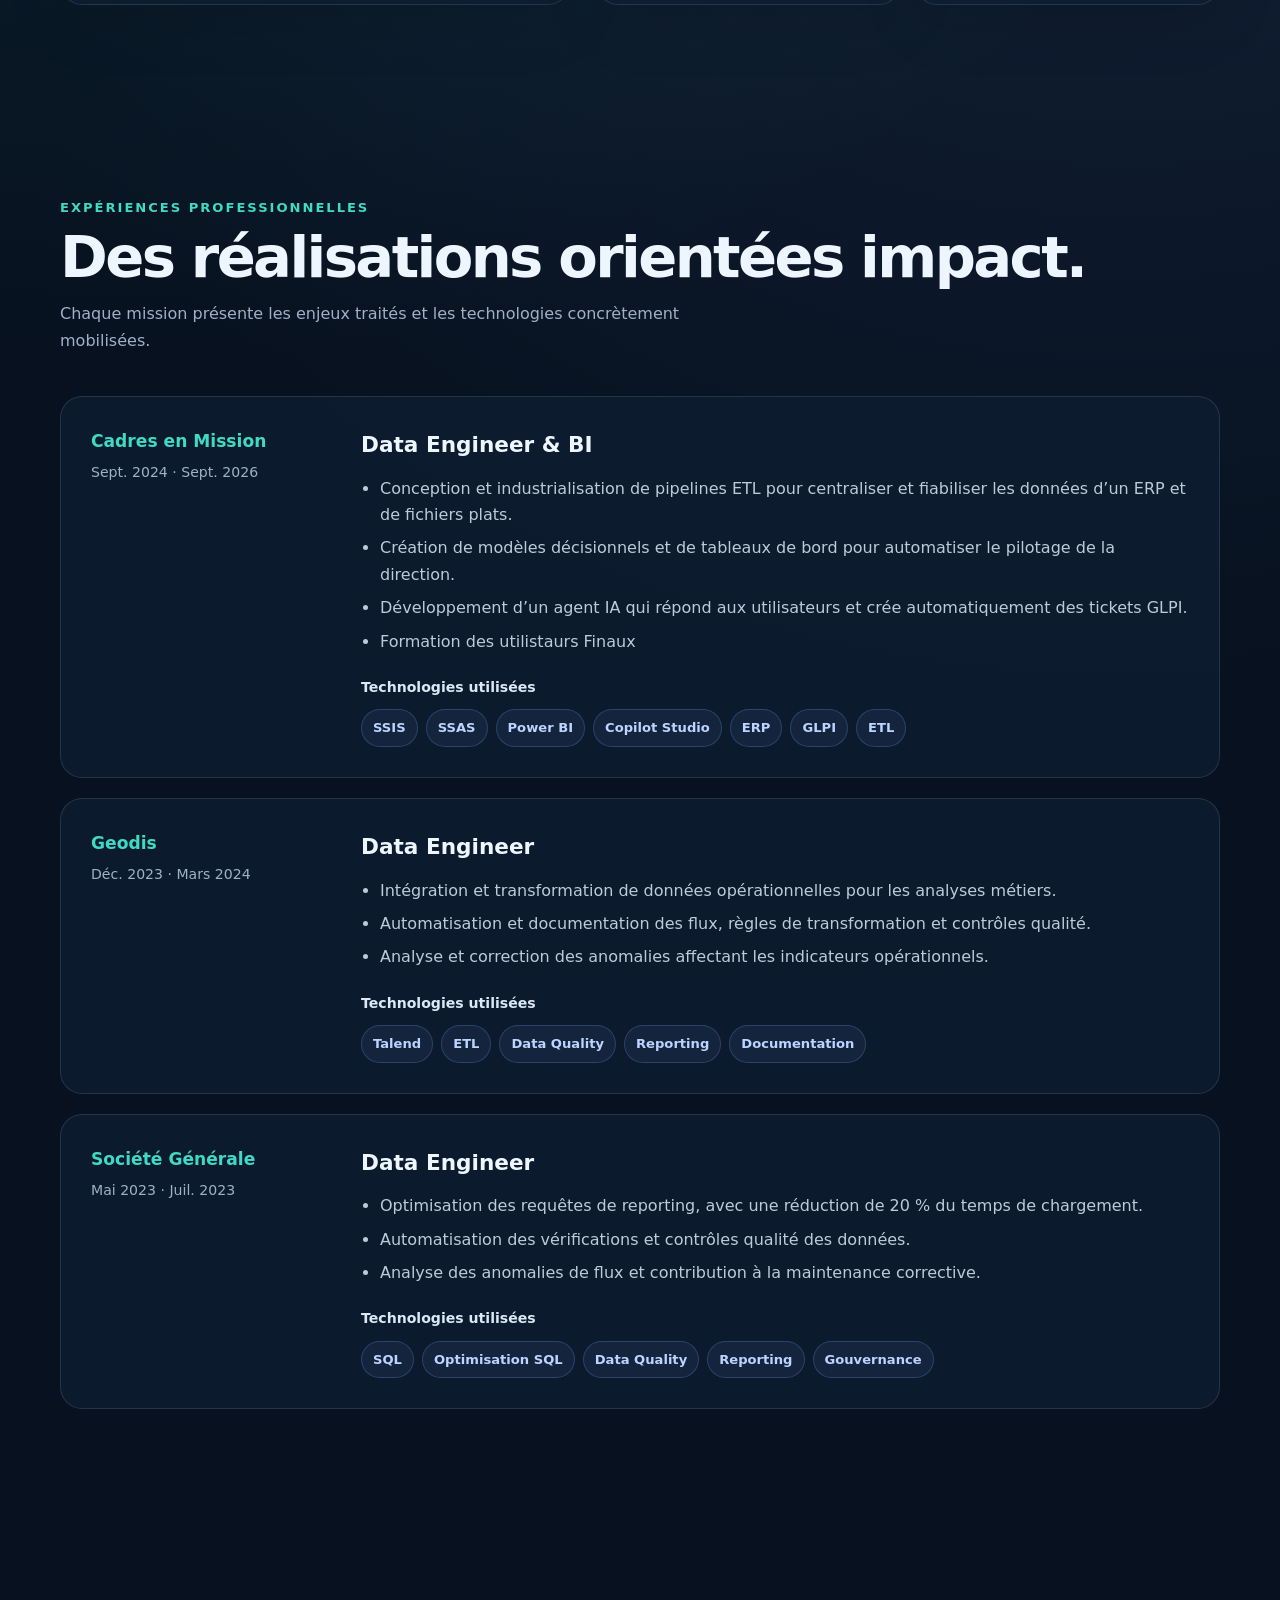
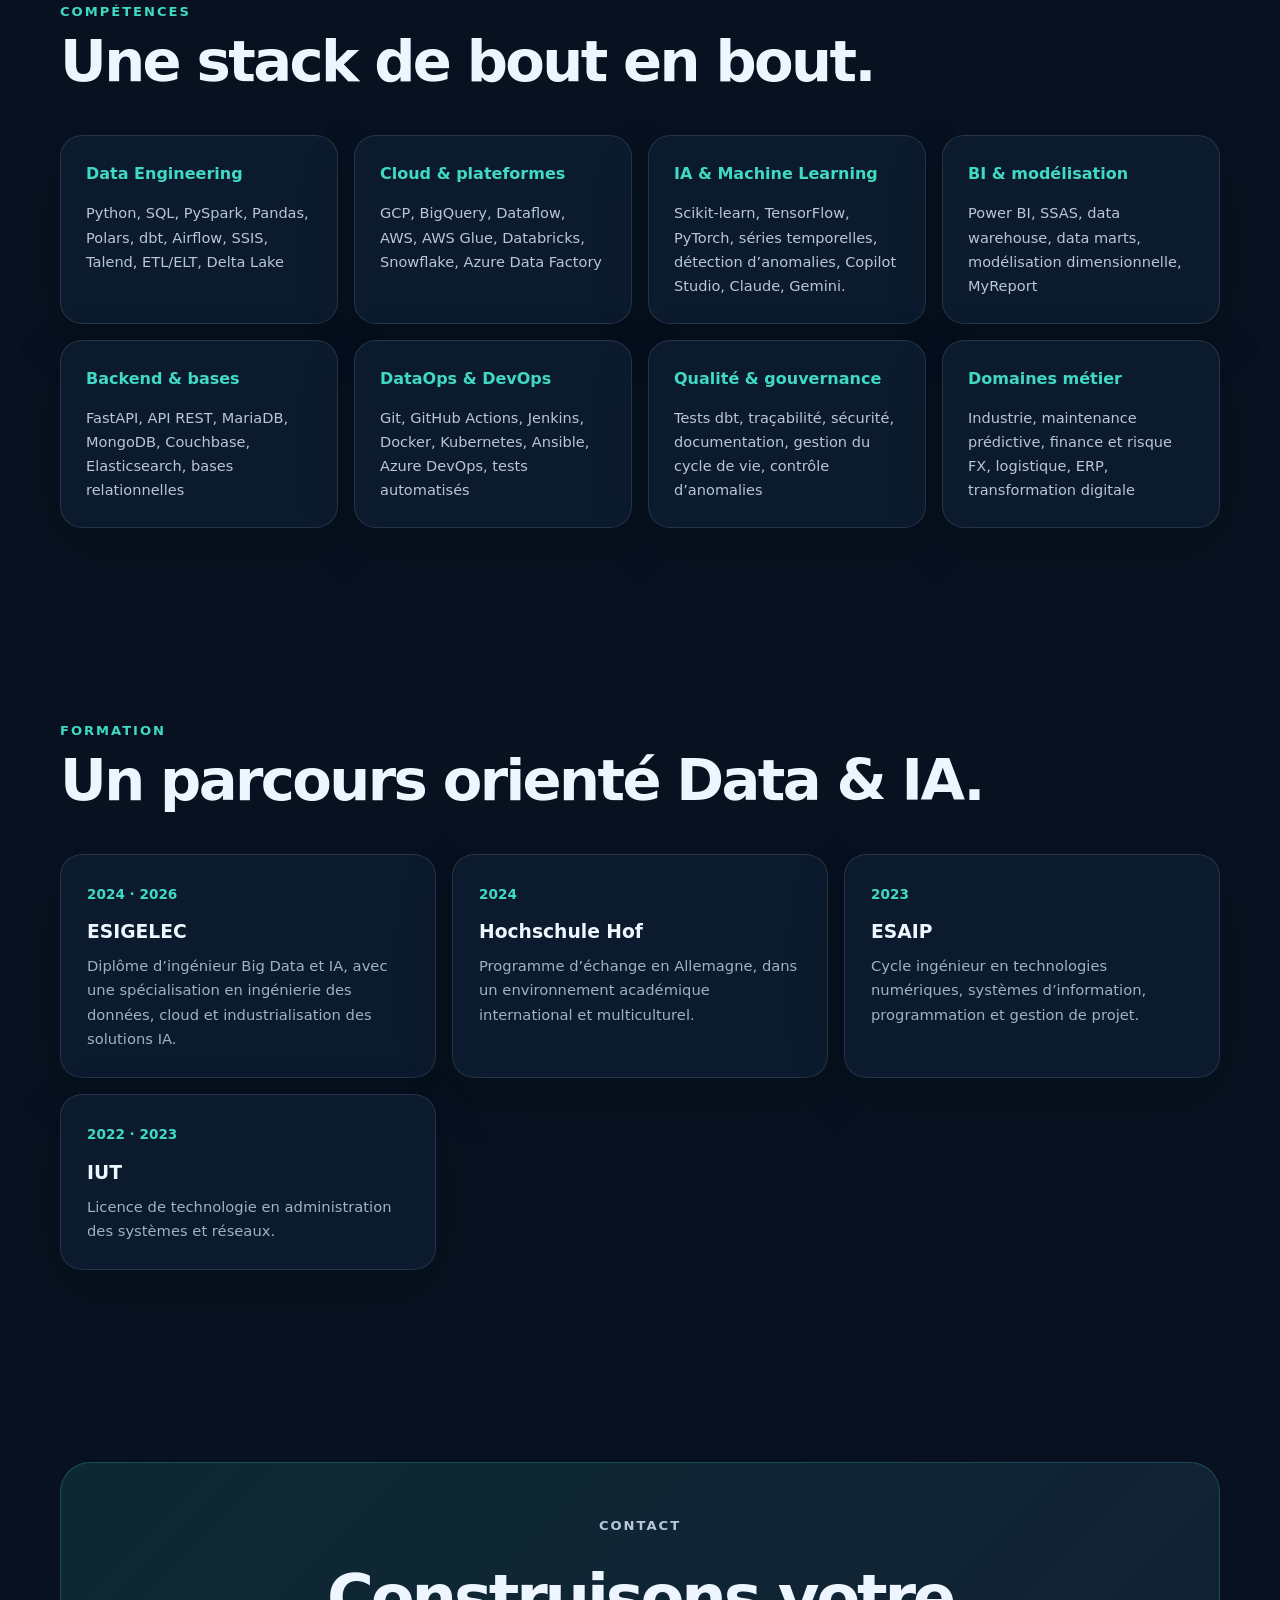
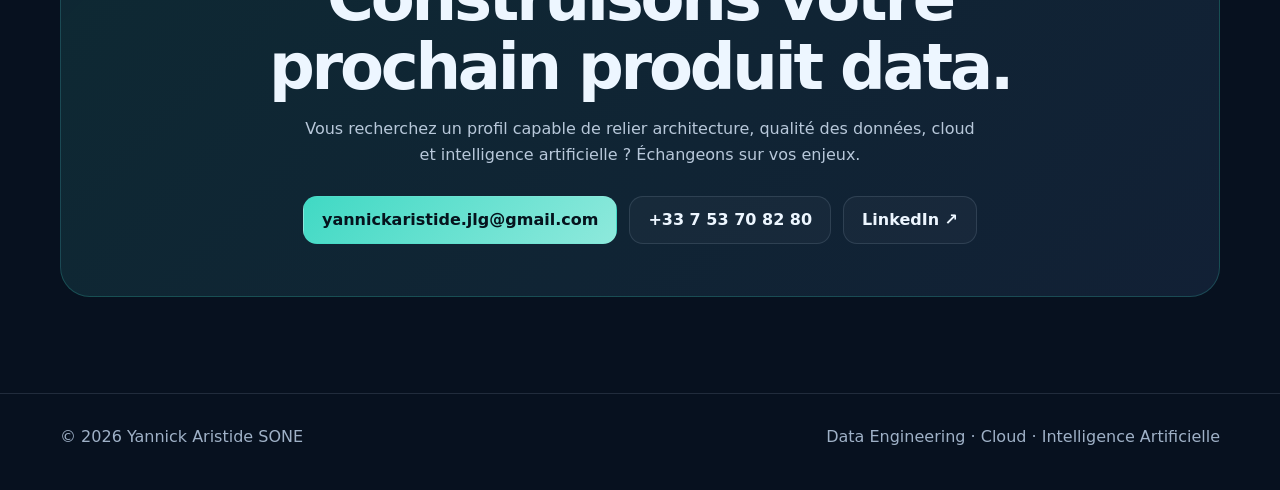
==== commit 33793752: "Mise à jour de la section  Projets" ====
--- a/index.html
+++ b/index.html
@@ -142,29 +142,7 @@
 							</div>
 						</div>
 					</article>
-					<article class="experience reveal">
-						<div>
-							<div class="company">Hutchinson</div>
-							<div class="period">Nov. 2025 · Févr. 2026</div>
-						</div>
-						<div>
-							<h3 class="exp-title">AI Engineer</h3>
-							<ul>
-								<li>Développement d’une solution de supervision prédictive pour 1 700 équipements
-									industriels.</li>
-								<li>Combinaison de la détection d’anomalies et de la prédiction de défaillances sur
-									séries temporelles.</li>
-								<li>Conception d’un moteur IA exposé par API REST et d’une interface CLI
-									d’administration.</li>
-							</ul>
-							<p class="tech-label">Technologies utilisées</p>
-							<div class="chips"><span class="chip">Python</span><span
-									class="chip">Scikit-learn</span><span class="chip">PyTorch</span><span
-									class="chip">TensorFlow</span><span class="chip">FastAPI</span><span
-									class="chip">API REST</span><span class="chip">MariaDB</span><span
-									class="chip">Typer</span><span class="chip">Rich</span></div>
-						</div>
-					</article>
+				
 					<article class="experience reveal">
 						<div>
 							<div class="company">Geodis</div>
--- a/css/style.css
+++ b/css/style.css
@@ -75,20 +75,27 @@
 .chip { padding: 7px 11px; border: 1px solid rgba(114,167,255,.23); border-radius: 999px; background: rgba(114,167,255,.08); color: #bcd4ff; font-size: .82rem; font-weight: 700; }
 .project-list { display: grid; gap: 20px; }
 .project-item { overflow: hidden; border: 1px solid var(--line); border-radius: var(--radius); background: linear-gradient(145deg, rgba(15,30,50,.92), rgba(11,23,40,.88)); box-shadow: var(--shadow); transition: border-color .2s ease; }
-.project-item:hover, .project-item[open] { border-color: rgba(64,217,196,.38); }
-.project-summary { display: flex; align-items: center; justify-content: space-between; gap: 20px; padding: 24px 30px; color: var(--text); font-size: clamp(1.05rem, 2.4vw, 1.35rem); font-weight: 800; cursor: pointer; list-style: none; }
-.project-summary::-webkit-details-marker { display: none; }
-.project-summary::marker { content: ""; }
-.project-summary:focus-visible { outline: 3px solid rgba(64,217,196,.45); outline-offset: -4px; border-radius: var(--radius); }
-.project-toggle { flex: 0 0 30px; width: 30px; height: 30px; display: grid; place-items: center; border: 1px solid rgba(64,217,196,.3); border-radius: 50%; color: var(--primary); }
-.project-toggle::before { content: "+"; font-size: 1.3rem; line-height: 1; }
-.project-item[open] .project-toggle::before { content: "−"; }
+.project-item:hover { border-color: rgba(64,217,196,.38); }
+.project-title { margin: 0; padding: 24px 30px 12px; color: var(--text); font-size: clamp(1.25rem, 2.4vw, 1.6rem); line-height: 1.3; }
 .project-details { padding: 0 30px 30px; }
 .project-heading { display: flex; align-items: flex-start; justify-content: space-between; gap: 20px; }
 .project-category { margin: 0; color: var(--primary); font-size: .82rem; font-weight: 800; letter-spacing: .08em; text-transform: uppercase; }
 .project-heading h3 { max-width: 760px; margin: 0; font-size: clamp(1.45rem, 3vw, 2rem); line-height: 1.2; }
 .project-status { flex: 0 0 auto; padding: 7px 11px; border: 1px solid rgba(64,217,196,.25); border-radius: 999px; background: rgba(64,217,196,.08); color: var(--primary); font-size: .8rem; font-weight: 750; }
 .project-description { max-width: 900px; margin: 18px 0 26px; color: #bdcad9; }
+.project-gallery { display: grid; grid-template-columns: repeat(2, minmax(0, 1fr)); gap: 16px; margin: 24px 0; }
+.project-image { min-width: 0; margin: 0; overflow: hidden; border: 1px solid var(--line); border-radius: 16px; background: rgba(255,255,255,.025); }
+.project-image-trigger { display: block; width: 100%; padding: 0; border: 0; background: transparent; cursor: zoom-in; }
+.project-image-trigger:focus-visible { outline: 3px solid var(--primary); outline-offset: -3px; }
+.project-image-trigger img { display: block; width: 100%; height: auto; transition: transform .2s ease; }
+.project-image-trigger:hover img { transform: scale(1.02); }
+.project-image figcaption { padding: 10px 14px; color: var(--muted); font-size: .86rem; }
+.image-lightbox { position: fixed; width: min(96vw, 1500px); max-width: none; max-height: 94vh; padding: 48px 16px 16px; overflow: auto; border: 1px solid var(--line); border-radius: 16px; background: #07111f; color: var(--text); box-shadow: var(--shadow); }
+.image-lightbox::backdrop { background: rgba(0, 0, 0, .88); }
+.image-lightbox-image { display: block; width: 100%; height: auto; max-height: calc(94vh - 64px); object-fit: contain; }
+.image-lightbox-close { position: absolute; top: 8px; right: 10px; width: 36px; height: 36px; border: 1px solid var(--line); border-radius: 50%; background: var(--card-solid); color: var(--text); font-size: 1.5rem; line-height: 1; cursor: pointer; }
+.image-lightbox-close:focus-visible { outline: 3px solid var(--primary); outline-offset: 3px; }
+.project-item-pizzeria .project-highlights { grid-template-columns: repeat(2, minmax(0, 1fr)); }
 .project-highlights { display: grid; grid-template-columns: repeat(3, 1fr); gap: 14px; }
 .project-highlight { padding: 20px; border: 1px solid var(--line); border-radius: 17px; background: rgba(255,255,255,.025); }
 .project-highlight h4 { margin: 0 0 8px; color: #dce8f5; font-size: 1rem; }
@@ -113,6 +120,7 @@
 .reveal { opacity: 0; transform: translateY(18px); transition: opacity .6s ease, transform .6s ease; }
 .reveal.visible { opacity: 1; transform: none; }
 @media (max-width: 900px) { .hero-grid, .about-grid { grid-template-columns: 1fr; } .hero { min-height: auto; } .hero-card { min-height: auto; } .skills-grid { grid-template-columns: repeat(2, 1fr); } .education-grid { grid-template-columns: 1fr; } .experience { grid-template-columns: 1fr; gap: 16px; } .project-highlights { grid-template-columns: 1fr; } .nav-inner { height: auto; min-height: 72px; padding-block: 8px; } .nav-links { flex-wrap: wrap; justify-content: flex-end; gap: 8px 14px; } }
-@media (max-width: 560px) { .container { width: min(calc(100% - 24px), var(--max)); } section { padding: 72px 0; } .nav-inner { flex-direction: column; justify-content: center; gap: 6px; padding-block: 8px; } .brand-name { display: none; } .nav-links { width: 100%; justify-content: center; gap: 2px 6px; font-size: .78rem; } .nav-links a:not(.nav-cta) { padding: 5px 7px; } .nav-links .nav-cta { width: auto; min-height: 34px; padding: 0 10px; font-size: .78rem; } h1 { font-size: clamp(2.75rem, 16vw, 4rem); } .hero { padding-top: 54px; } .hero-card, .experience, .about-copy, .contact-wrap { padding: 23px; } .profile-photo { width: 170px; height: 170px; } .project-summary { padding: 20px; } .project-details { padding: 0 20px 20px; } .project-heading, .project-footer { align-items: flex-start; flex-direction: column; } .strengths, .skills-grid { grid-template-columns: 1fr; } .section-head { display: block; } .btn { width: 100%; } .hero-actions, .contact-actions { display: grid; } }
+@media (max-width: 900px) { .project-item-pizzeria .project-highlights { grid-template-columns: 1fr; } }
+@media (max-width: 560px) { .container { width: min(calc(100% - 24px), var(--max)); } section { padding: 72px 0; } .nav-inner { flex-direction: column; justify-content: center; gap: 6px; padding-block: 8px; } .brand-name { display: none; } .nav-links { width: 100%; justify-content: center; gap: 2px 6px; font-size: .78rem; } .nav-links a:not(.nav-cta) { padding: 5px 7px; } .nav-links .nav-cta { width: auto; min-height: 34px; padding: 0 10px; font-size: .78rem; } h1 { font-size: clamp(2.75rem, 16vw, 4rem); } .hero { padding-top: 54px; } .hero-card, .experience, .about-copy, .contact-wrap { padding: 23px; } .profile-photo { width: 170px; height: 170px; } .project-title { padding: 20px 20px 10px; } .project-details { padding: 0 20px 20px; } .project-heading, .project-footer { align-items: flex-start; flex-direction: column; } .project-gallery { grid-template-columns: 1fr; } .strengths, .skills-grid { grid-template-columns: 1fr; } .section-head { display: block; } .btn { width: 100%; } .hero-actions, .contact-actions { display: grid; } }
 @media (prefers-reduced-motion: reduce) { html { scroll-behavior: auto; } *, *::before, *::after { transition-duration: .01ms !important; animation-duration: .01ms !important; } }
 @media (prefers-reduced-motion: reduce) { .profile-photo:hover { transform: none; } }
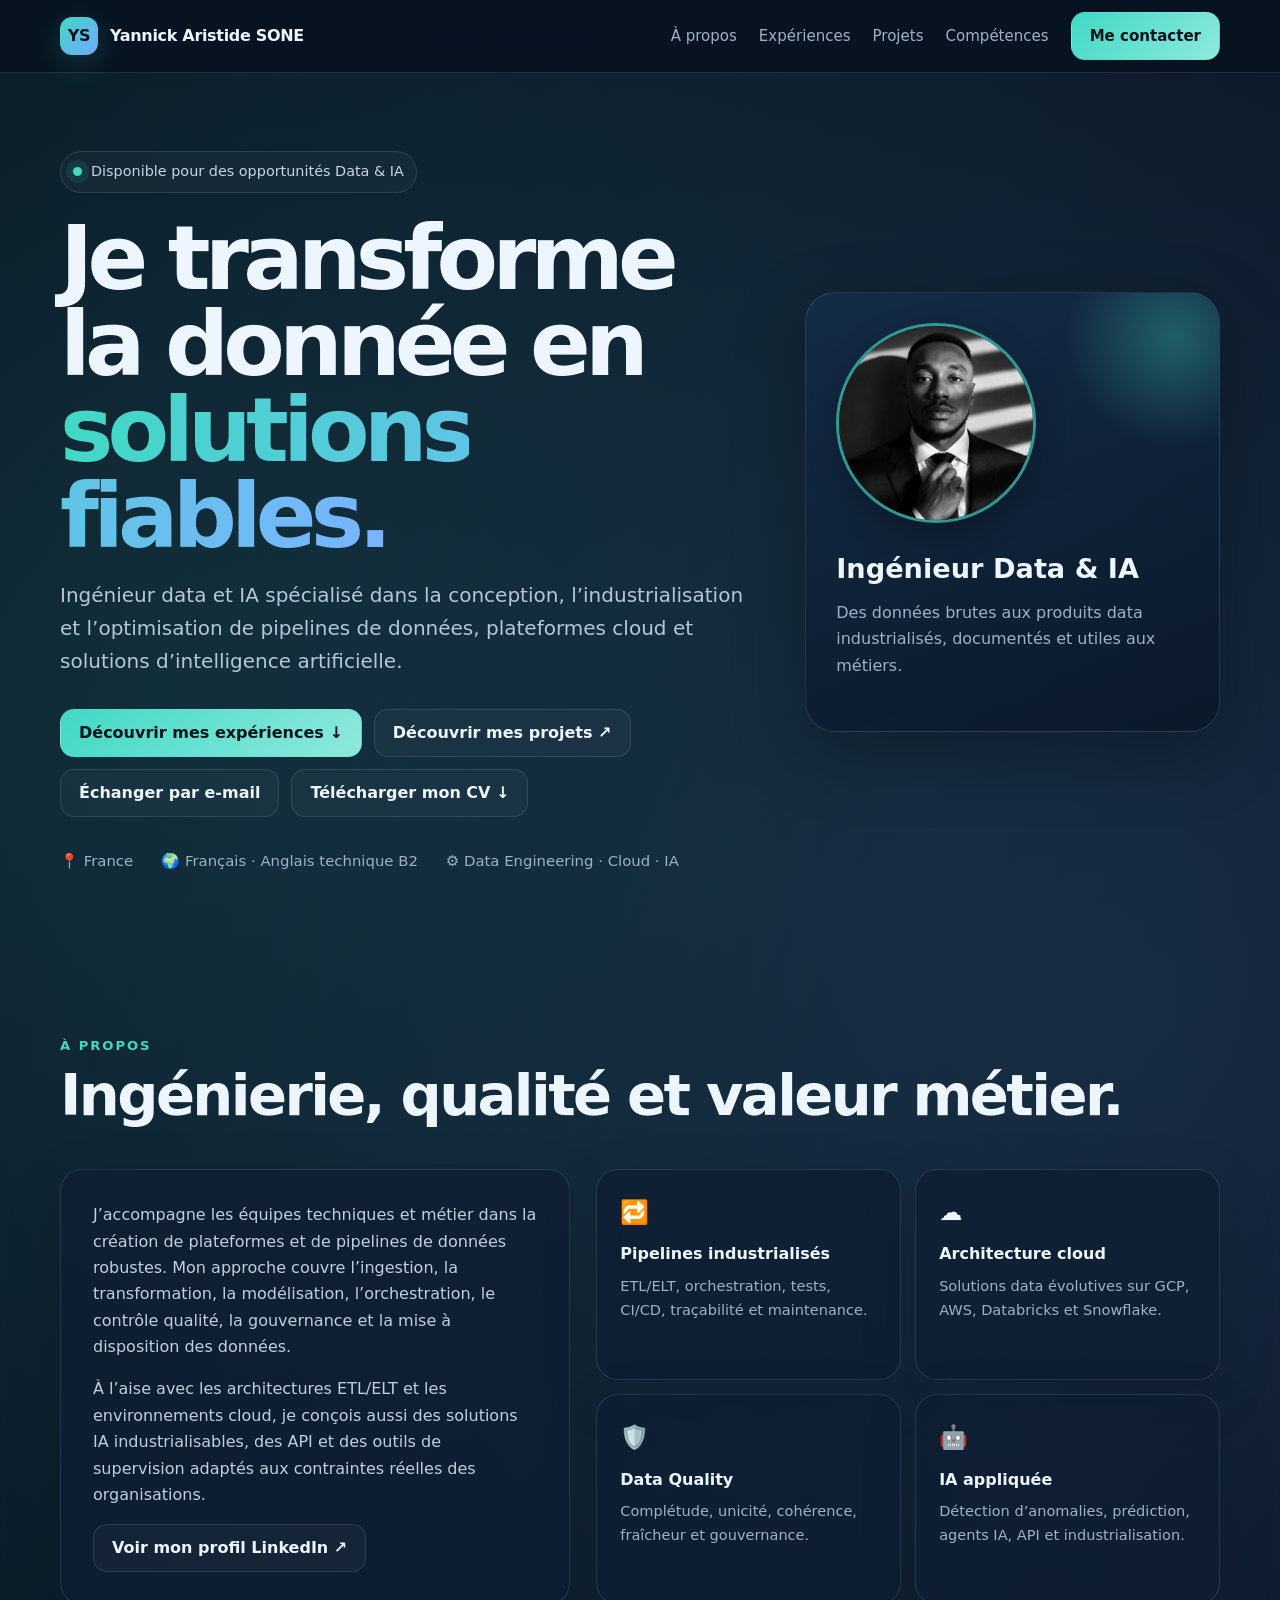
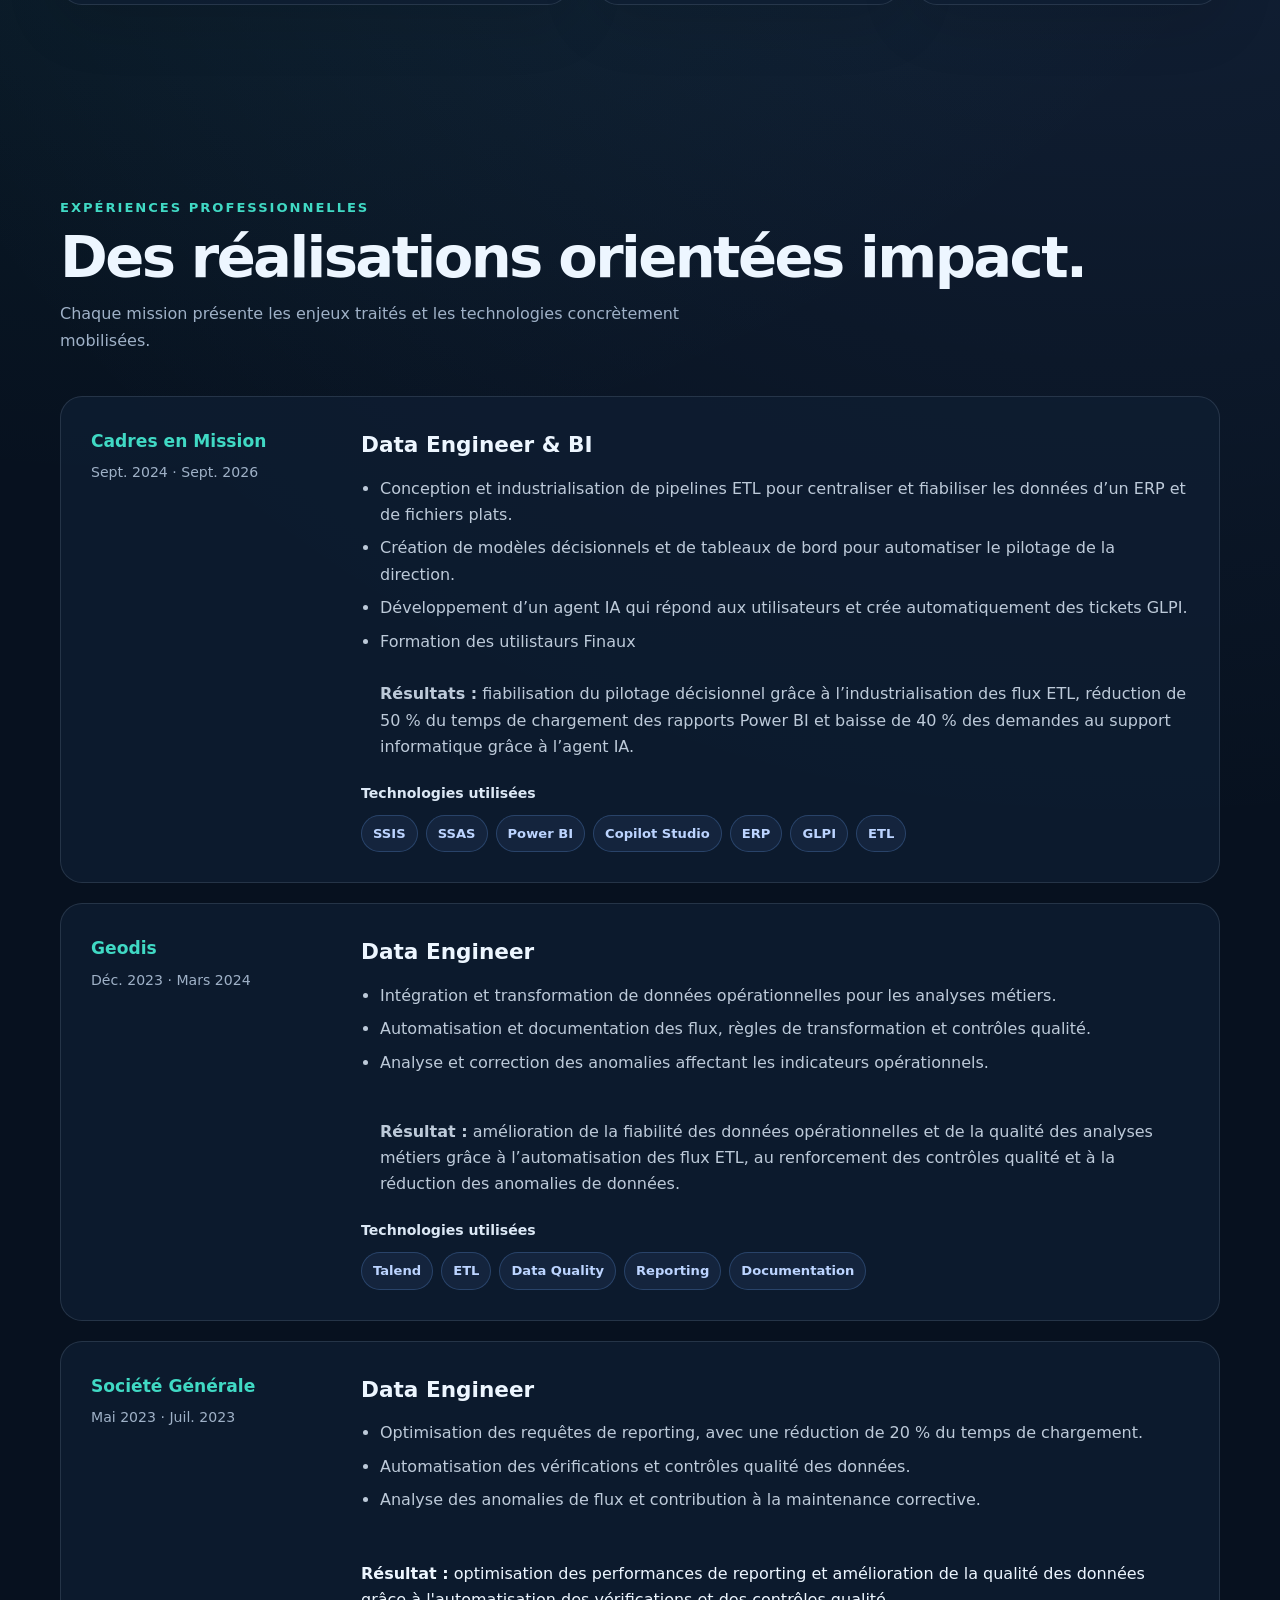
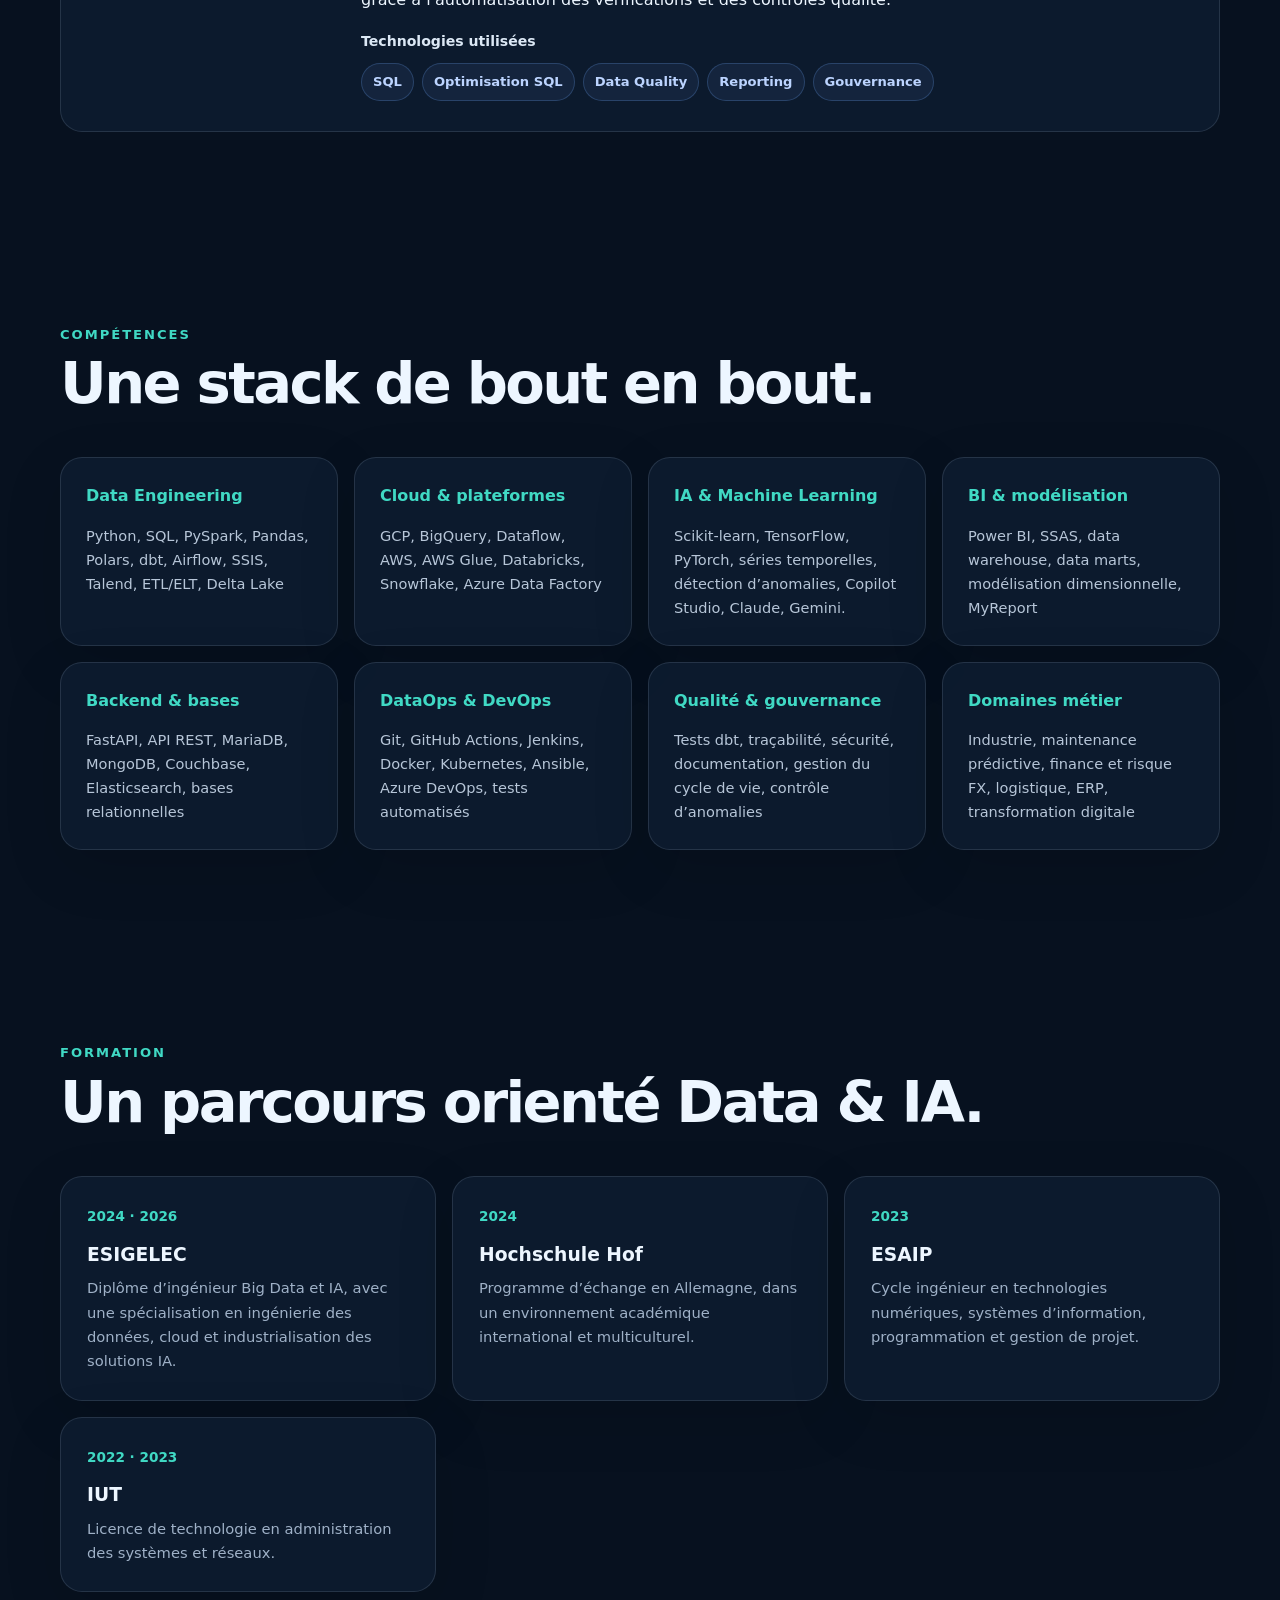
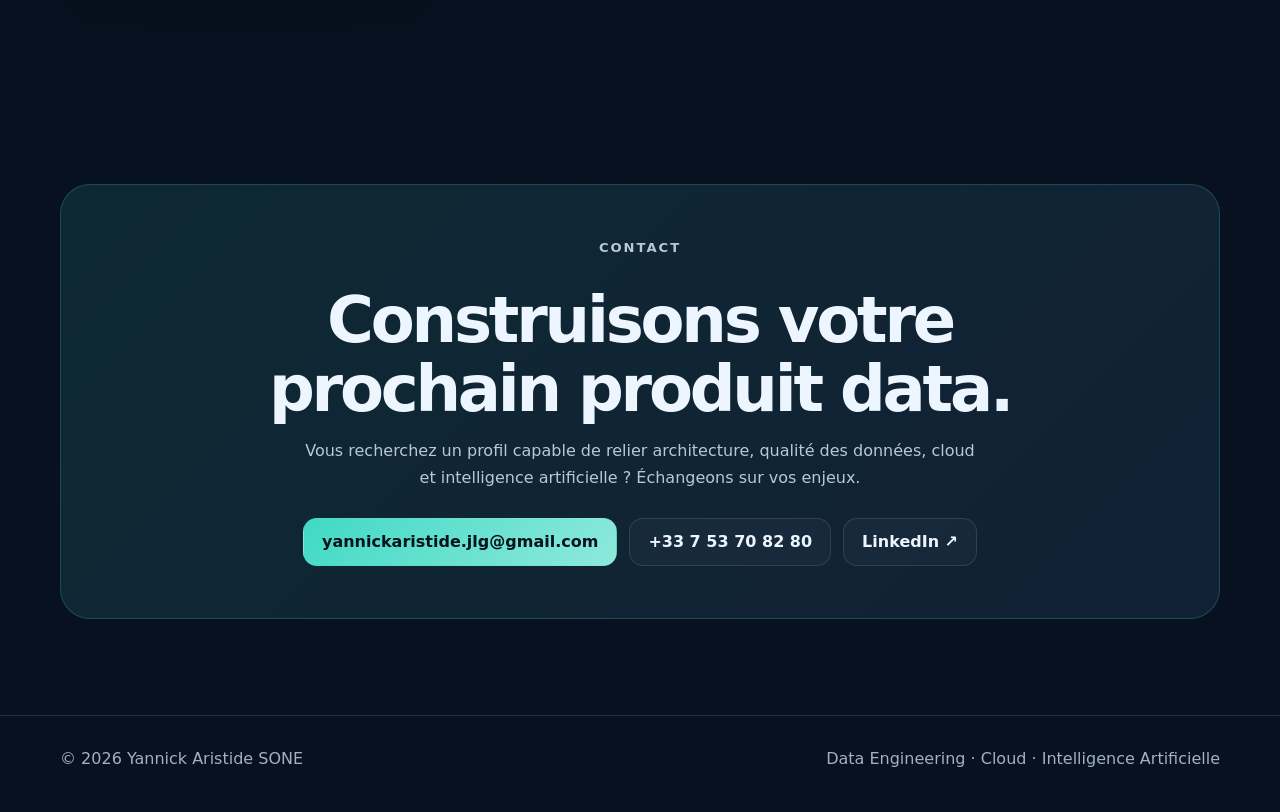
==== commit 3e1d6f0d: "Ajout des impacts des missions réalisées" ====
--- a/index.html
+++ b/index.html
@@ -134,6 +134,10 @@
 								<li>Développement d’un agent IA qui répond aux utilisateurs et crée automatiquement des
 									tickets GLPI.</li>
 								<li>Formation des utilistaurs Finaux</li>
+								<br><strong>Résultats :</strong> fiabilisation du pilotage décisionnel grâce à
+									l’industrialisation des flux ETL, réduction de 50 % du temps de chargement des
+									rapports Power BI et baisse de 40 % des demandes au support informatique grâce à
+									l’agent IA.</br>
 							</ul>
 							<p class="tech-label">Technologies utilisées</p>
 							<div class="chips"><span class="chip">SSIS</span><span class="chip">SSAS</span><span
@@ -156,6 +160,7 @@
 								<li>Automatisation et documentation des flux, règles de transformation et contrôles
 									qualité.</li>
 								<li>Analyse et correction des anomalies affectant les indicateurs opérationnels.</li>
+								<p><br><strong>Résultat :</strong> amélioration de la fiabilité des données opérationnelles et de la qualité des analyses métiers grâce à l’automatisation des flux ETL, au renforcement des contrôles qualité et à la réduction des anomalies de données.</br></p>
 							</ul>
 							<p class="tech-label">Technologies utilisées</p>
 							<div class="chips"><span class="chip">Talend</span><span class="chip">ETL</span><span
@@ -176,6 +181,7 @@
 								<li>Automatisation des vérifications et contrôles qualité des données.</li>
 								<li>Analyse des anomalies de flux et contribution à la maintenance corrective.</li>
 							</ul>
+							<p><br><strong>Résultat :</strong> optimisation des performances de reporting et amélioration de la qualité des données grâce à l'automatisation des vérifications et des contrôles qualité.</br></p>
 							<p class="tech-label">Technologies utilisées</p>
 							<div class="chips"><span class="chip">SQL</span><span class="chip">Optimisation
 									SQL</span><span class="chip">Data Quality</span><span
